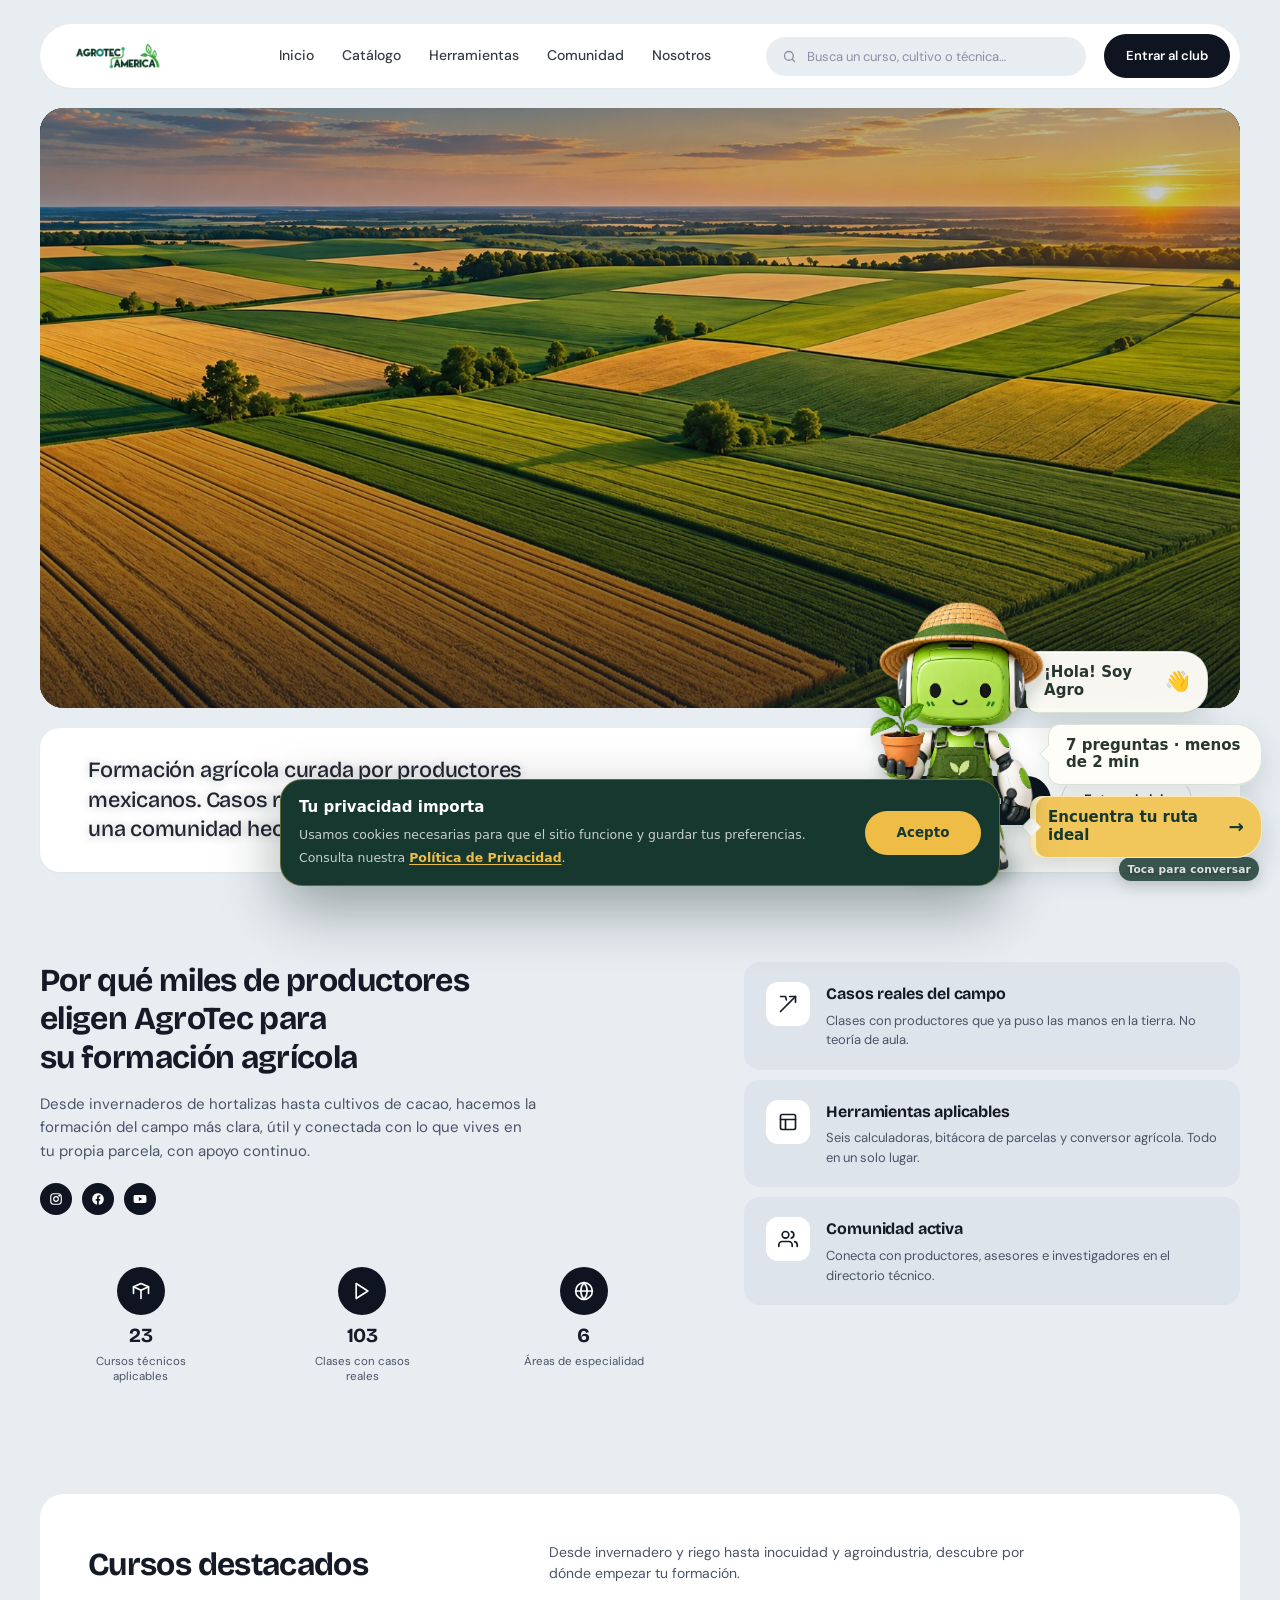
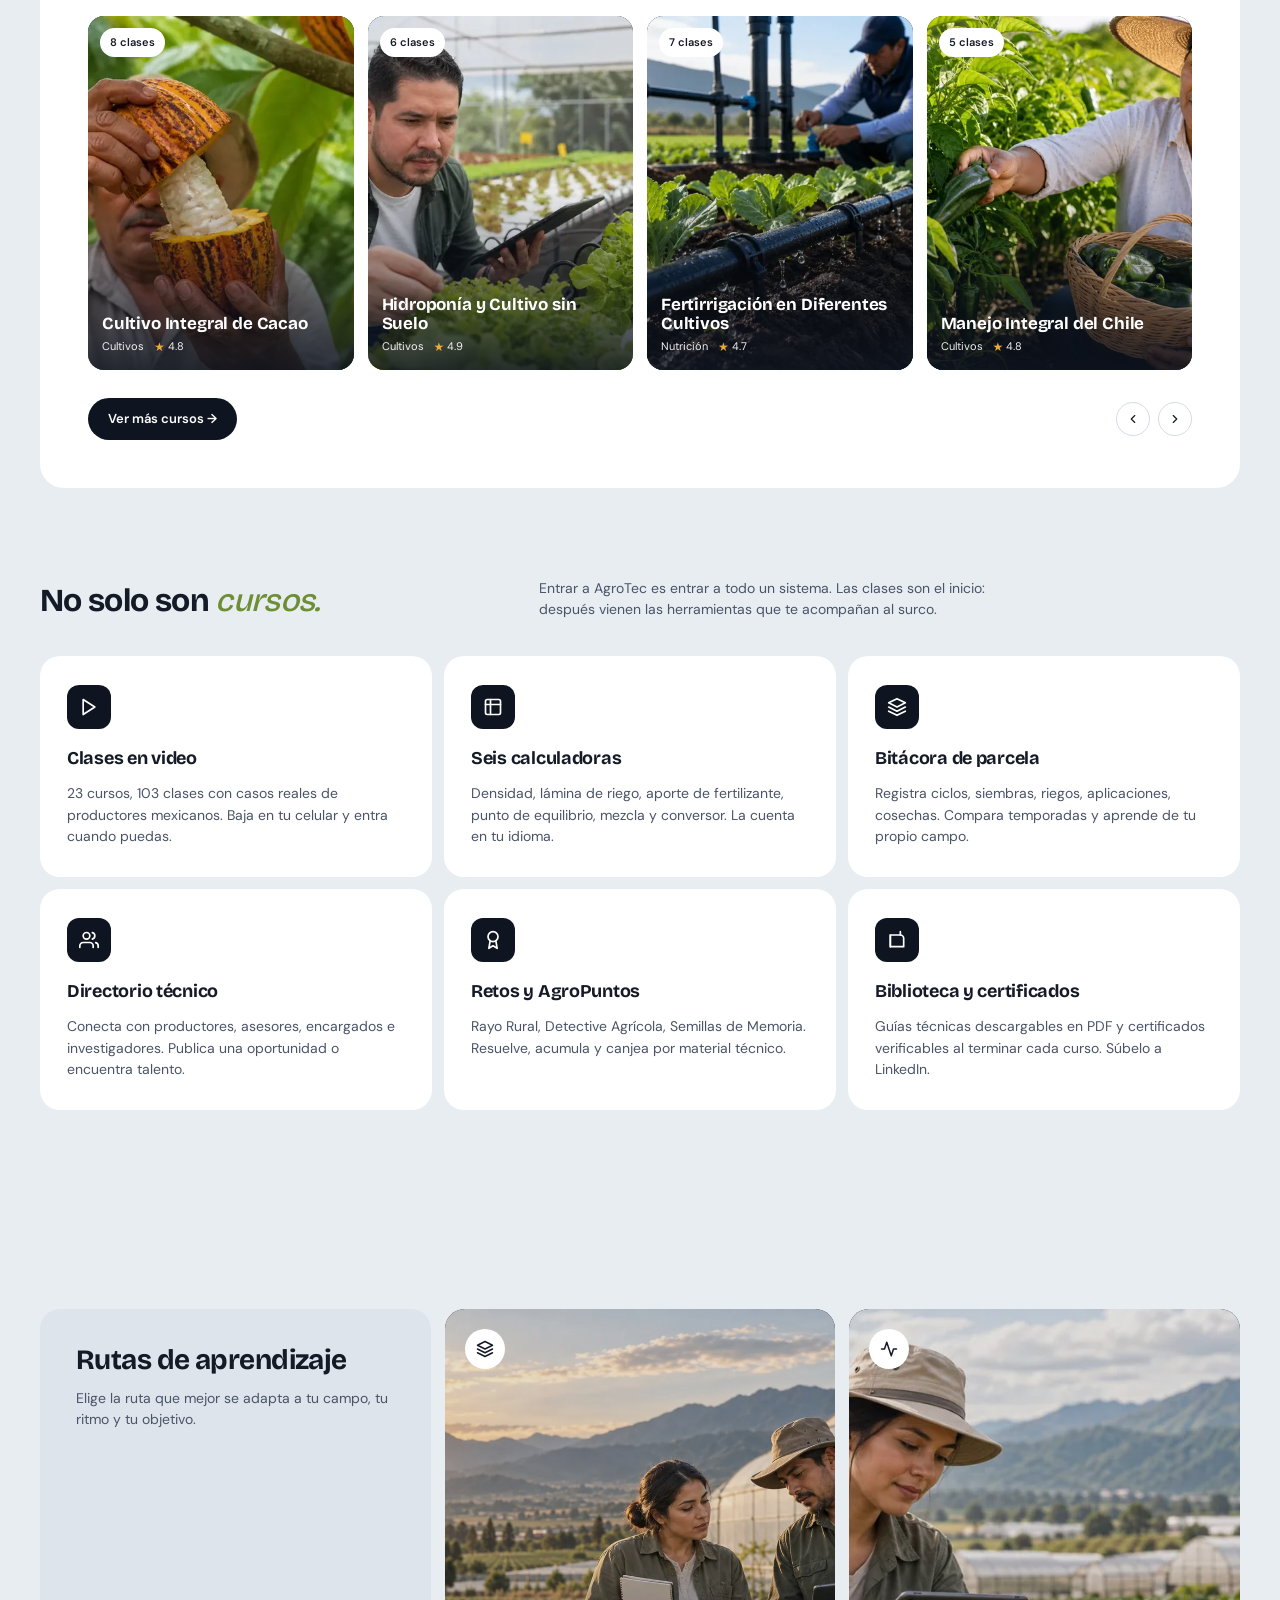
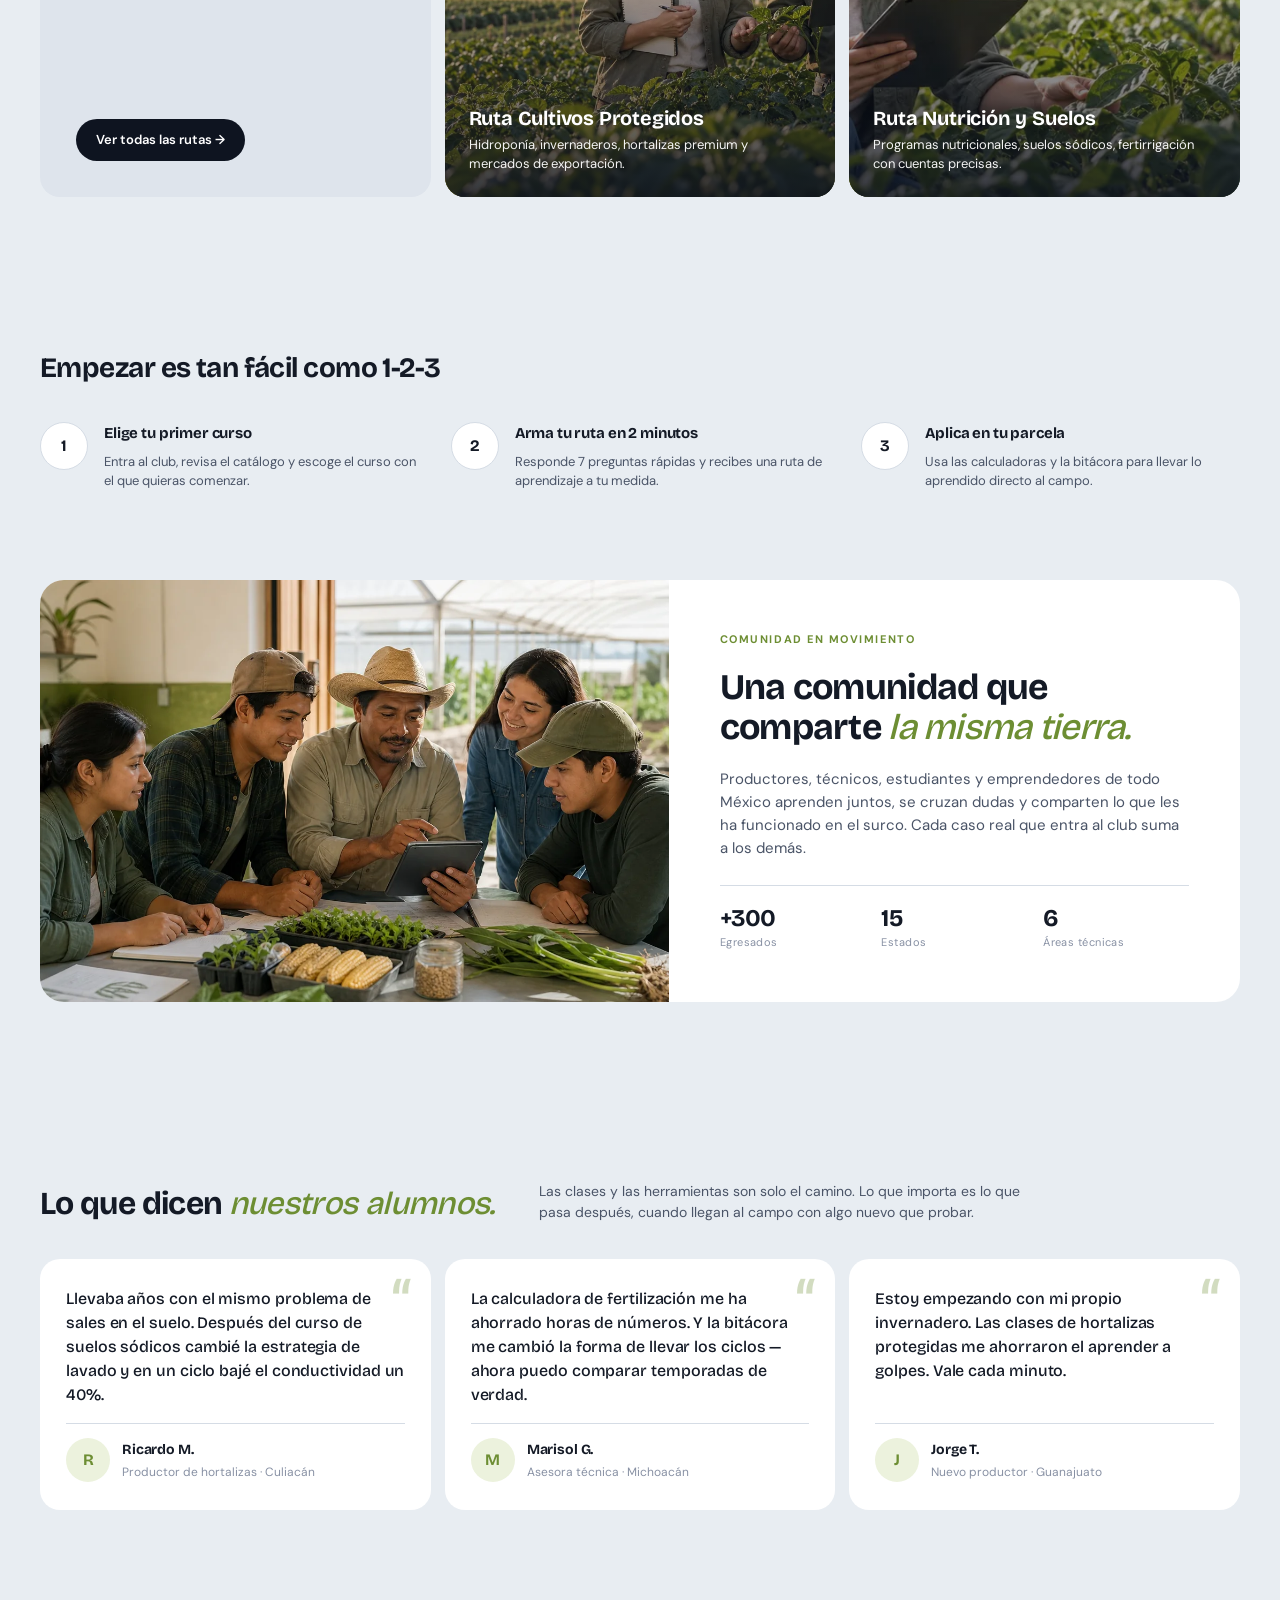
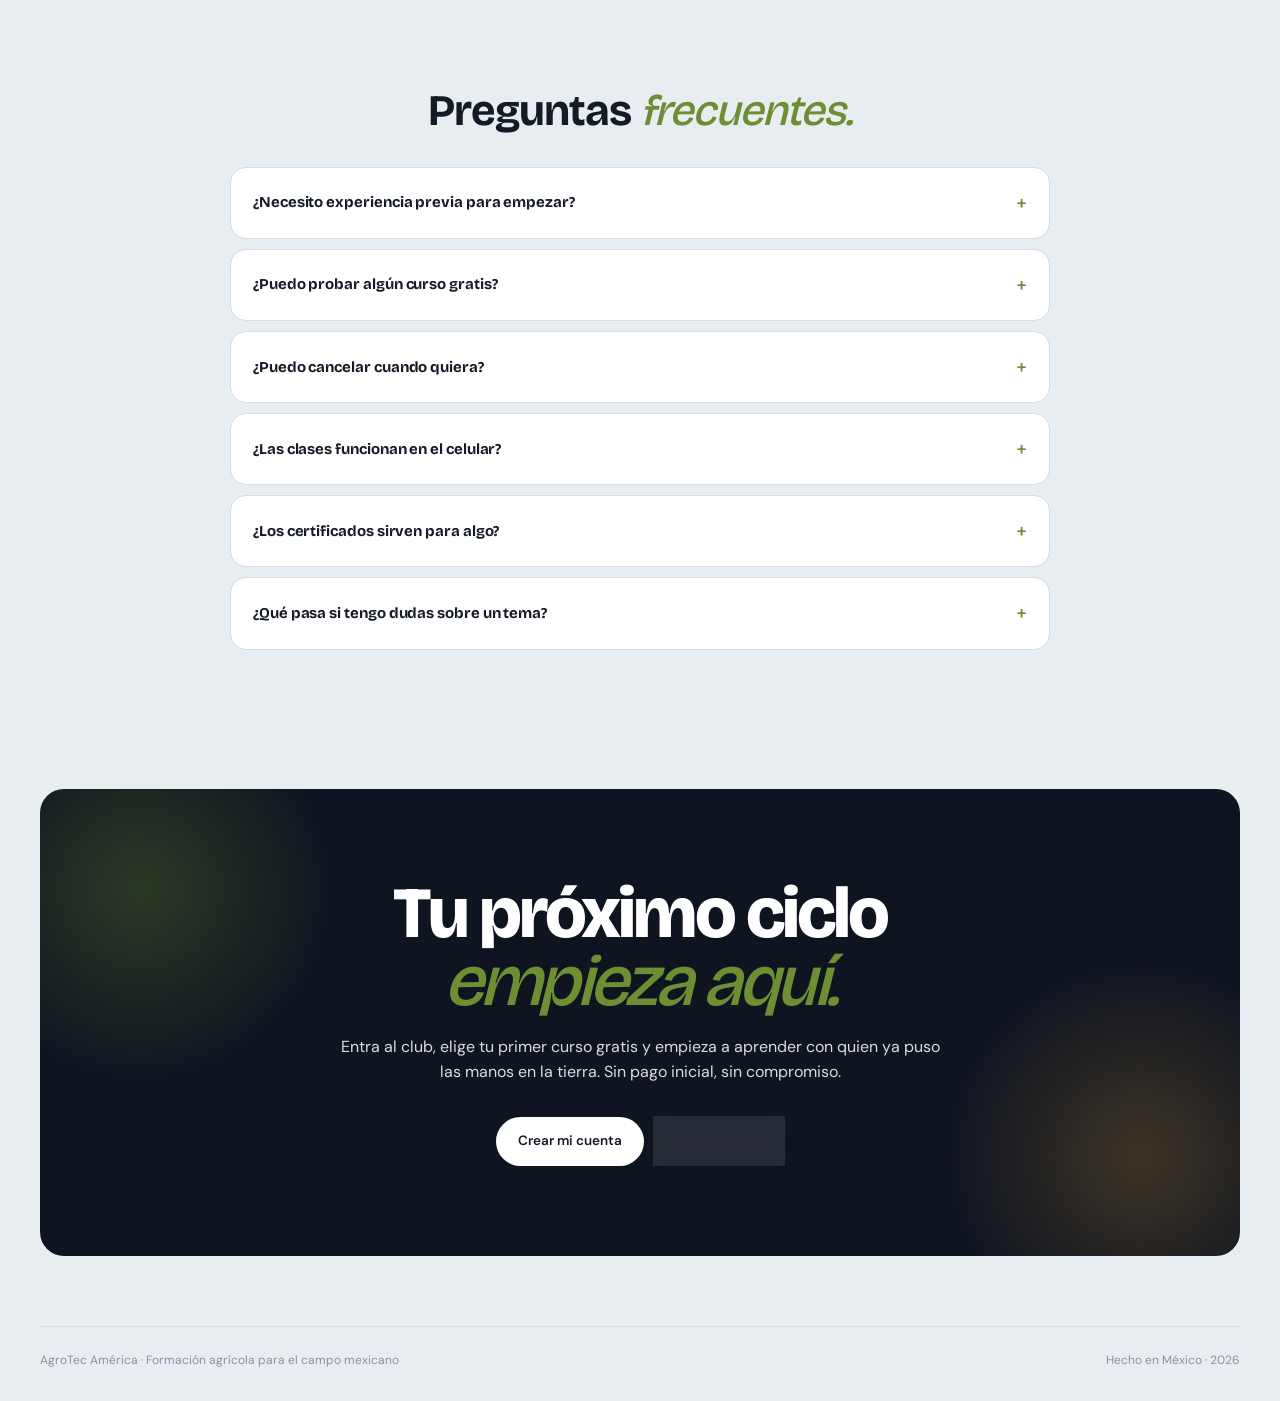
==== index.html @ a1358842 "fix(landing): logo pisaba max-width 100% global, fuerzo min-width El img global tiene max-width:100%" ====
<!doctype html>
<html lang="es" data-theme="light">
<head>
<meta charset="utf-8">
<meta name="viewport" content="width=device-width, initial-scale=1.0, viewport-fit=cover">
<title>AgroTec América — Formación agrícola para el campo mexicano</title>
<meta name="description" content="23 cursos técnicos con casos reales, calculadoras del día a día, bitácora de parcelas y comunidad de productores. Formación agrícola hecha en México.">
<link rel="canonical" href="https://agrotecamerican.com/">

<meta property="og:type" content="website">
<meta property="og:url" content="https://agrotecamerican.com/">
<meta property="og:title" content="AgroTec América — Formación agrícola que se queda contigo">
<meta property="og:description" content="23 cursos técnicos con casos reales, herramientas del día a día y una comunidad de productores mexicanos.">
<meta property="og:image" content="https://agrotecamerican.com/img/v3/hero-agrotec-fields-v4.jpg">
<meta property="og:locale" content="es_MX">
<meta name="twitter:card" content="summary_large_image">
<meta name="twitter:title" content="AgroTec América — Formación agrícola que se queda contigo">
<meta name="twitter:description" content="23 cursos técnicos, herramientas del día a día y una comunidad de productores.">
<meta name="twitter:image" content="https://agrotecamerican.com/img/v3/hero-agrotec-fields-v4.jpg">

<link rel="icon" href="img/brand/icon-192.png">
<link rel="apple-touch-icon" href="img/brand/icon-192.png">
<link rel="manifest" href="manifest.json">
<meta name="theme-color" content="#141A26">
<meta name="apple-mobile-web-app-capable" content="yes">
<meta name="apple-mobile-web-app-status-bar-style" content="black-translucent">
<meta name="apple-mobile-web-app-title" content="AgroTec">
<link rel="preload" as="video" href="img/video/hero.mp4" type="video/mp4" fetchpriority="high">
<link rel="preconnect" href="https://club.agrotecamerican.com" crossorigin>

<script type="application/ld+json">
{
  "@context": "https://schema.org",
  "@graph": [
    {
      "@type": "Organization",
      "@id": "https://agrotecamerican.com/#organization",
      "name": "AgroTec América",
      "url": "https://agrotecamerican.com/",
      "logo": "https://agrotecamerican.com/img/brand/logo-horizontal.png",
      "sameAs": [
        "https://www.instagram.com/agrotec_american",
        "https://www.facebook.com/share/1JWXU1Lcy1/"
      ]
    },
    {
      "@type": "WebSite",
      "@id": "https://agrotecamerican.com/#website",
      "url": "https://agrotecamerican.com/",
      "name": "AgroTec América",
      "inLanguage": "es-MX",
      "publisher": { "@id": "https://agrotecamerican.com/#organization" }
    },
    {
      "@type": "EducationalOrganization",
      "name": "AgroTec América",
      "url": "https://agrotecamerican.com/",
      "numberOfCourses": 23
    }
  ]
}
</script>

<link rel="stylesheet" href="https://fonts.googleapis.com/css2?family=Bricolage+Grotesque:opsz,wght@12..96,500;12..96,700;12..96,800;12..96,900&family=DM+Sans:ital,wght@0,400;0,500;0,600;0,700;1,400&display=swap">
<link rel="stylesheet" href="assistant/agrotec-assistant.css?v=20261009-catalogo-real">
<link rel="stylesheet" href="assistant/welcome-experience.css?v=20261005-inline5">
<style>
  :root {
    --bg: #E8EDF2;
    --card: #FFFFFF;
    --card-soft: #DEE4EC;
    --card-dark: #0E1420;
    --ink: #141A26;
    --ink-mid: #4A5467;
    --ink-mute: #8891A4;
    --line: #D5DCE5;
    --accent: #6D8E33;
    --accent-soft: #ECF2DD;
    --warm: #F6B13C;
    --font-display: 'Bricolage Grotesque', system-ui, sans-serif;
    --font-body: 'DM Sans', system-ui, sans-serif;
    color-scheme: light;
  }
  * { box-sizing: border-box; }
  html, body { margin: 0; padding: 0; background: var(--bg); color: var(--ink); }
  body {
    font-family: var(--font-body);
    font-size: 15px;
    line-height: 1.55;
    -webkit-font-smoothing: antialiased;
    text-rendering: optimizeLegibility;
    overflow-x: hidden;
  }
  img { max-width: 100%; display: block; }
  a { color: inherit; text-decoration: none; }

  .wrap {
    width: 100%;
    padding-left: max(20px, env(safe-area-inset-left, 0px));
    padding-right: max(20px, env(safe-area-inset-right, 0px));
    max-width: 1240px;
    margin: 0 auto;
  }

  .page {
    padding-block: 24px 32px;
  }

  /* ============ TOP BAR (pill white) ============ */
  .topbar {
    background: var(--card);
    border-radius: 100px;
    padding: 10px 10px 10px 24px;
    display: grid;
    grid-template-columns: auto 1fr auto auto;
    gap: 18px;
    align-items: center;
    margin-bottom: 20px;
    box-shadow: 0 1px 2px rgba(0,0,0,0.03);
  }
  @media (max-width: 900px) {
    .topbar { grid-template-columns: 1fr auto; padding: 10px 10px 10px 18px; }
    .topbar .nav, .topbar .search { display: none; }
  }

  .logo {
    display: inline-block;
    line-height: 0;
    flex-shrink: 0;
    min-width: 160px;
  }
  .logo-img {
    height: 42px;
    width: 160px;
    min-width: 160px;
    max-width: none;
    object-fit: contain;
    object-position: left center;
    display: block;
  }
  @media (max-width: 540px) {
    .logo { min-width: 130px; }
    .logo-img { height: 34px; width: 130px; min-width: 130px; }
  }

  .nav {
    display: inline-flex;
    gap: 28px;
    justify-content: center;
  }
  .nav a {
    font-size: 14px;
    color: var(--ink);
    font-weight: 500;
    opacity: 0.85;
    transition: opacity .15s ease, color .15s ease;
  }
  .nav a:hover { opacity: 1; color: var(--accent); }

  .search {
    display: flex;
    align-items: center;
    gap: 8px;
    background: var(--bg);
    border-radius: 100px;
    padding: 10px 16px;
    min-width: 320px;
  }
  .search svg { width: 15px; height: 15px; color: var(--ink-mute); flex-shrink: 0; }
  .search input {
    border: 0; background: transparent;
    font-family: inherit;
    font-size: 13px;
    color: var(--ink);
    width: 100%;
    outline: none;
  }
  .search input::placeholder { color: var(--ink-mute); }

  .book-now {
    background: var(--card-dark);
    color: var(--card);
    padding: 12px 22px;
    border-radius: 100px;
    font-size: 13px;
    font-weight: 600;
    display: inline-flex;
    align-items: center;
    gap: 8px;
    white-space: nowrap;
    transition: background .15s ease, transform .15s ease;
  }
  .book-now:hover { background: #000; transform: translateY(-1px); }

  /* ============ HERO ============ */
  .hero {
    position: relative;
    aspect-ratio: 16/8;
    min-height: 440px;
    max-height: 620px;
    border-radius: 24px;
    overflow: hidden;
    background: var(--card-dark);
  }
  @media (max-width: 760px) {
    .hero { aspect-ratio: 4/5; min-height: 540px; max-height: none; border-radius: 18px; }
  }
  .hero-img {
    position: absolute; inset: 0;
    width: 100%; height: 100%;
    object-fit: cover;
    object-position: center 55%;
    background: var(--card-dark);
  }
  video.hero-img { pointer-events: none; }
  .hero::after {
    content: "";
    position: absolute; inset: 0;
    background: linear-gradient(180deg, rgba(14,20,32,0.3) 0%, rgba(14,20,32,0.1) 40%, rgba(14,20,32,0.65) 100%);
    pointer-events: none;
  }
  .hero-copy {
    position: absolute;
    inset: 0;
    padding: clamp(28px, 5vw, 60px);
    display: flex;
    flex-direction: column;
    justify-content: flex-end;
    z-index: 2;
    color: var(--card);
  }

  /* Hero copy debajo del video (para no tapar el logo del final) */
  .hero-under {
    display: grid;
    grid-template-columns: 1.5fr auto;
    gap: 32px;
    align-items: center;
    padding: 28px clamp(20px, 4vw, 48px);
    margin-top: 20px;
    background: var(--card);
    border-radius: 20px;
    box-shadow: 0 1px 3px rgba(0,0,0,0.04);
  }
  @media (max-width: 760px) {
    .hero-under { grid-template-columns: 1fr; gap: 20px; padding: 24px 20px; }
    .hero-under .hero-actions { flex-direction: column; align-items: stretch; }
    .hero-under .hero-actions .btn { justify-content: center; }
  }
  .hero-under .hero-sub {
    font-family: var(--font-display);
    font-weight: 500;
    font-size: clamp(17px, 1.7vw, 22px);
    line-height: 1.35;
    letter-spacing: -0.01em;
    color: var(--ink);
    margin: 0;
    max-width: 55ch;
    text-wrap: balance;
  }
  .btn-dark {
    background: var(--card-dark);
    color: var(--card);
  }
  .btn-dark:hover { background: var(--accent); color: var(--card); }
  .btn-outline-dark {
    background: transparent;
    color: var(--ink);
    border: 1.5px solid var(--line);
  }
  .btn-outline-dark:hover { border-color: var(--accent); color: var(--accent); }
  .hero-h {
    font-family: var(--font-display);
    font-weight: 900;
    font-size: clamp(72px, 16vw, 240px);
    line-height: 0.9;
    letter-spacing: -0.055em;
    margin: 0 0 20px;
    text-shadow: 0 2px 24px rgba(0,0,0,0.3);
    text-wrap: balance;
  }
  .hero-h .mx {
    font-weight: 500;
    font-style: italic;
    opacity: 0.75;
    font-size: 0.3em;
    letter-spacing: 0;
    vertical-align: top;
    margin-left: 4px;
  }
  .hero-sub {
    font-size: clamp(14px, 1.2vw, 16px);
    line-height: 1.55;
    max-width: 56ch;
    margin: 0 0 28px;
    opacity: 0.95;
    text-shadow: 0 1px 12px rgba(0,0,0,0.3);
  }
  .hero-actions {
    display: flex;
    gap: 10px;
    flex-wrap: wrap;
  }
  .btn {
    display: inline-flex;
    align-items: center;
    gap: 8px;
    padding: 13px 22px;
    border-radius: 100px;
    font-family: var(--font-body);
    font-weight: 600;
    font-size: 13.5px;
    transition: all .15s ease;
    white-space: nowrap;
  }
  .btn-light {
    background: var(--card);
    color: var(--ink);
  }
  .btn-light:hover { background: var(--accent); color: var(--card); }
  .btn-outline {
    background: rgba(255,255,255,0.1);
    color: var(--card);
    border: 1px solid rgba(255,255,255,0.4);
    backdrop-filter: blur(10px);
  }
  .btn-outline:hover { background: rgba(255,255,255,0.2); }

  /* ============ WHY SECTION ============ */
  .section { padding-block: clamp(50px, 7vw, 90px); }

  .why {
    display: grid;
    grid-template-columns: 1.3fr 1fr;
    gap: clamp(32px, 5vw, 60px);
    align-items: start;
  }
  @media (max-width: 900px) {
    .why { grid-template-columns: 1fr; }
  }
  .why-head h2 {
    font-family: var(--font-display);
    font-weight: 700;
    font-size: clamp(24px, 2.6vw, 32px);
    line-height: 1.2;
    letter-spacing: -0.02em;
    margin: 0 0 16px;
    text-wrap: balance;
    max-width: 24ch;
  }
  .why-head p {
    color: var(--ink-mid);
    font-size: 15px;
    line-height: 1.55;
    margin: 0 0 20px;
    max-width: 50ch;
  }
  .social {
    display: inline-flex;
    gap: 10px;
    margin-bottom: 32px;
  }
  .social a {
    width: 32px; height: 32px;
    background: var(--card-dark);
    color: var(--card);
    border-radius: 50%;
    display: grid; place-items: center;
    transition: background .15s ease;
  }
  .social a:hover { background: var(--accent); }
  .social svg { width: 14px; height: 14px; }

  .stats {
    display: grid;
    grid-template-columns: repeat(3, 1fr);
    gap: 20px;
    margin-top: 20px;
  }
  @media (max-width: 540px) {
    .stats { grid-template-columns: 1fr 1fr; }
  }
  .stat {
    display: flex;
    flex-direction: column;
    align-items: center;
    text-align: center;
    gap: 10px;
  }
  .stat-ico {
    width: 48px; height: 48px;
    background: var(--card-dark);
    color: var(--card);
    border-radius: 50%;
    display: grid; place-items: center;
  }
  .stat-ico svg { width: 20px; height: 20px; }
  .stat-n {
    font-family: var(--font-display);
    font-weight: 700;
    font-size: 20px;
    line-height: 1;
    color: var(--ink);
    letter-spacing: -0.02em;
  }
  .stat-l {
    font-size: 11.5px;
    color: var(--ink-mid);
    line-height: 1.3;
    max-width: 16ch;
  }

  .why-cards {
    display: flex;
    flex-direction: column;
    gap: 10px;
  }
  .why-card {
    background: var(--card-soft);
    border-radius: 16px;
    padding: 20px 22px;
    display: grid;
    grid-template-columns: 44px 1fr;
    gap: 16px;
    align-items: start;
    transition: background .15s ease;
  }
  .why-card:hover { background: var(--accent-soft); }
  .why-ico {
    width: 44px; height: 44px;
    background: var(--card);
    border-radius: 12px;
    display: grid; place-items: center;
    color: var(--ink);
  }
  .why-ico svg { width: 20px; height: 20px; }
  .why-card h3 {
    font-family: var(--font-display);
    font-weight: 700;
    font-size: 16px;
    letter-spacing: -0.01em;
    margin: 0 0 4px;
    color: var(--ink);
  }
  .why-card p {
    font-size: 13px;
    color: var(--ink-mid);
    line-height: 1.5;
    margin: 0;
  }

  /* ============ TOP COURSES (Top Destinations) ============ */
  .top-dest {
    background: var(--card);
    border-radius: 24px;
    padding: clamp(32px, 4vw, 48px);
    margin-top: 20px;
  }
  .top-dest-head {
    display: grid;
    grid-template-columns: 1fr 1.5fr;
    gap: 32px;
    align-items: end;
    margin-bottom: 32px;
  }
  @media (max-width: 760px) {
    .top-dest-head { grid-template-columns: 1fr; gap: 12px; }
  }
  .top-dest-head h2 {
    font-family: var(--font-display);
    font-weight: 700;
    font-size: clamp(24px, 3vw, 32px);
    line-height: 1.15;
    letter-spacing: -0.02em;
    margin: 0;
  }
  .top-dest-head p {
    color: var(--ink-mid);
    font-size: 14px;
    line-height: 1.5;
    margin: 0;
    max-width: 50ch;
  }

  .dest-grid {
    display: grid;
    grid-template-columns: repeat(4, 1fr);
    gap: 14px;
  }
  @media (max-width: 1000px) { .dest-grid { grid-template-columns: repeat(3, 1fr); } }
  @media (max-width: 760px) { .dest-grid { grid-template-columns: repeat(2, 1fr); } }
  @media (max-width: 420px) { .dest-grid { grid-template-columns: 1fr 1fr; gap: 10px; } }

  .dest-card {
    position: relative;
    aspect-ratio: 3/4;
    border-radius: 16px;
    overflow: hidden;
    background: var(--card-dark);
    display: block;
    color: var(--card);
    cursor: pointer;
    transition: transform .25s ease;
  }
  .dest-card:hover { transform: translateY(-3px); }
  .dest-card img {
    position: absolute; inset: 0;
    width: 100%; height: 100%;
    object-fit: cover;
    transition: transform .5s ease;
  }
  .dest-card:hover img { transform: scale(1.06); }
  .dest-card::after {
    content: "";
    position: absolute; inset: 0;
    background: linear-gradient(180deg, rgba(14,20,32,0) 50%, rgba(14,20,32,0.85) 100%);
  }
  .dest-tag {
    position: absolute;
    top: 12px; left: 12px;
    background: var(--card);
    color: var(--ink);
    font-size: 11px;
    font-weight: 600;
    padding: 6px 10px;
    border-radius: 100px;
    z-index: 2;
  }
  .dest-body {
    position: absolute;
    bottom: 14px; left: 14px; right: 14px;
    z-index: 2;
  }
  .dest-name {
    font-family: var(--font-display);
    font-weight: 700;
    font-size: 17px;
    letter-spacing: -0.01em;
    line-height: 1.15;
    margin-bottom: 4px;
  }
  .dest-meta {
    display: flex;
    align-items: center;
    gap: 10px;
    font-size: 11px;
    opacity: 0.95;
  }
  .dest-rating { display: inline-flex; align-items: center; gap: 3px; }
  .dest-rating .star { color: var(--warm); font-size: 12px; }

  .dest-footer {
    display: flex;
    justify-content: space-between;
    align-items: center;
    margin-top: 28px;
    flex-wrap: wrap;
    gap: 16px;
  }
  .view-more {
    background: var(--card-dark);
    color: var(--card);
    padding: 11px 20px;
    border-radius: 100px;
    font-size: 13px;
    font-weight: 600;
    display: inline-flex;
    align-items: center;
    gap: 8px;
  }
  .view-more:hover { background: var(--accent); }
  .arrows {
    display: inline-flex;
    gap: 8px;
  }
  .arr {
    width: 34px; height: 34px;
    border-radius: 50%;
    border: 1px solid var(--line);
    background: var(--card);
    display: grid; place-items: center;
    color: var(--ink);
    cursor: pointer;
    transition: border-color .15s ease, color .15s ease;
  }
  .arr:hover { border-color: var(--accent); color: var(--accent); }
  .arr svg { width: 14px; height: 14px; }

  /* ============ TOUR PACKAGES ============ */
  .packs {
    display: grid;
    grid-template-columns: 1fr 1fr 1fr;
    gap: 14px;
    margin-top: 20px;
  }
  @media (max-width: 900px) { .packs { grid-template-columns: 1fr; } }

  .pack {
    border-radius: 20px;
    overflow: hidden;
    aspect-ratio: 4/5;
    position: relative;
    display: flex;
    flex-direction: column;
  }
  @media (max-width: 900px) { .pack { aspect-ratio: 5/4; min-height: 320px; } }

  .pack-intro {
    background: var(--card-soft);
    padding: clamp(26px, 3vw, 36px);
    display: flex;
    flex-direction: column;
    justify-content: space-between;
    color: var(--ink);
  }
  .pack-intro h3 {
    font-family: var(--font-display);
    font-weight: 700;
    font-size: clamp(22px, 2.4vw, 28px);
    letter-spacing: -0.02em;
    line-height: 1.1;
    margin: 0 0 12px;
  }
  .pack-intro p {
    color: var(--ink-mid);
    font-size: 14px;
    line-height: 1.5;
    margin: 0;
    max-width: 32ch;
  }
  .browse {
    background: var(--card-dark);
    color: var(--card);
    padding: 11px 20px;
    border-radius: 100px;
    font-size: 13px;
    font-weight: 600;
    display: inline-flex;
    align-items: center;
    gap: 8px;
    width: fit-content;
    margin-top: 24px;
  }
  .browse:hover { background: var(--accent); }

  .pack-img {
    position: relative;
    background: var(--card-dark);
    color: var(--card);
  }
  .pack-img img {
    position: absolute; inset: 0;
    width: 100%; height: 100%;
    object-fit: cover;
  }
  .pack-img::after {
    content: "";
    position: absolute; inset: 0;
    background: linear-gradient(180deg, rgba(14,20,32,0.1) 50%, rgba(14,20,32,0.85) 100%);
  }
  .pack-icon {
    position: absolute;
    top: 20px; left: 20px;
    width: 40px; height: 40px;
    background: var(--card);
    color: var(--ink);
    border-radius: 50%;
    display: grid; place-items: center;
    z-index: 2;
  }
  .pack-icon svg { width: 18px; height: 18px; }
  .pack-body {
    position: absolute;
    bottom: 24px; left: 24px; right: 24px;
    z-index: 2;
  }
  .pack-title {
    font-family: var(--font-display);
    font-weight: 700;
    font-size: 20px;
    line-height: 1.15;
    letter-spacing: -0.01em;
    margin-bottom: 6px;
  }
  .pack-desc {
    font-size: 13px;
    line-height: 1.45;
    opacity: 0.95;
  }

  /* ============ FEATURES GRID (más que cursos) ============ */
  .top-dest-head-h {
    font-family: var(--font-display);
    font-weight: 700;
    font-size: clamp(28px, 3.4vw, 44px);
    line-height: 1.05;
    letter-spacing: -0.025em;
    margin: 0;
    text-wrap: balance;
  }
  .top-dest-head-h em { font-style: italic; color: var(--accent); font-weight: 500; }
  .features-grid {
    display: grid;
    grid-template-columns: repeat(3, 1fr);
    gap: 12px;
  }
  @media (max-width: 900px) { .features-grid { grid-template-columns: 1fr 1fr; } }
  @media (max-width: 540px) { .features-grid { grid-template-columns: 1fr; } }
  .feature {
    background: var(--card);
    border-radius: 20px;
    padding: 28px 26px;
    display: flex; flex-direction: column; gap: 10px;
    border: 1px solid transparent;
    transition: border-color .15s ease, transform .15s ease;
  }
  .feature:hover { border-color: var(--accent); transform: translateY(-3px); }
  .feature-ico {
    width: 44px; height: 44px;
    background: var(--card-dark);
    color: var(--card);
    border-radius: 12px;
    display: grid; place-items: center;
    margin-bottom: 6px;
  }
  .feature-ico svg { width: 20px; height: 20px; }
  .feature h3 {
    font-family: var(--font-display);
    font-weight: 700;
    font-size: 18px;
    letter-spacing: -0.015em;
    margin: 0;
    color: var(--ink);
  }
  .feature p {
    font-size: 14px;
    line-height: 1.55;
    color: var(--ink-mid);
    margin: 0;
  }

  /* ============ COMUNIDAD (foto grande + stats) ============ */
  .community {
    display: grid;
    grid-template-columns: 1.1fr 1fr;
    gap: 0;
    background: var(--card);
    border-radius: 24px;
    overflow: hidden;
  }
  @media (max-width: 900px) { .community { grid-template-columns: 1fr; } }
  .community-img {
    position: relative;
    min-height: 420px;
    overflow: hidden;
  }
  .community-img img {
    position: absolute; inset: 0;
    width: 100%; height: 100%;
    object-fit: cover;
  }
  .community-copy {
    padding: clamp(32px, 4vw, 52px);
    display: flex; flex-direction: column; justify-content: center; gap: 20px;
  }
  .community-copy .eyebrow {
    font-size: 11px;
    letter-spacing: 0.14em;
    text-transform: uppercase;
    color: var(--accent);
    font-weight: 700;
  }
  .community-copy h2 {
    font-family: var(--font-display);
    font-weight: 700;
    font-size: clamp(26px, 3vw, 36px);
    line-height: 1.1;
    letter-spacing: -0.02em;
    margin: 0;
    text-wrap: balance;
    color: var(--ink);
  }
  .community-copy h2 em { font-style: italic; color: var(--accent); font-weight: 500; }
  .community-copy p {
    color: var(--ink-mid);
    font-size: 15px;
    line-height: 1.55;
    margin: 0;
    max-width: 46ch;
  }
  .community-stats {
    display: grid;
    grid-template-columns: repeat(3, 1fr);
    gap: 16px;
    padding-top: 20px;
    border-top: 1px solid var(--line);
    margin-top: 4px;
  }
  .community-stats .n {
    font-family: var(--font-display);
    font-weight: 700;
    font-size: 24px;
    color: var(--ink);
    letter-spacing: -0.02em;
    line-height: 1;
  }
  .community-stats .l {
    font-size: 11px;
    color: var(--ink-mute);
    margin-top: 4px;
    letter-spacing: 0.04em;
  }

  /* ============ TESTIMONIOS ============ */
  .testimonials {
    display: grid;
    grid-template-columns: repeat(3, 1fr);
    gap: 14px;
  }
  @media (max-width: 900px) { .testimonials { grid-template-columns: 1fr; } }
  .testi {
    background: var(--card);
    border-radius: 20px;
    padding: 28px 26px;
    display: flex; flex-direction: column; gap: 16px;
    position: relative;
  }
  .testi::before {
    content: "“";
    font-family: var(--font-display);
    font-size: 70px;
    line-height: 1;
    color: var(--accent);
    position: absolute;
    top: 10px; right: 20px;
    opacity: 0.3;
  }
  .testi-quote {
    font-family: var(--font-display);
    font-weight: 500;
    font-size: 16px;
    line-height: 1.5;
    color: var(--ink);
    letter-spacing: -0.005em;
    margin: 0;
    position: relative;
    z-index: 1;
  }
  .testi-who {
    display: flex; align-items: center; gap: 12px;
    padding-top: 14px;
    border-top: 1px solid var(--line);
    margin-top: auto;
  }
  .testi-ava {
    width: 44px; height: 44px;
    border-radius: 50%;
    background: var(--accent-soft);
    color: var(--accent);
    display: grid; place-items: center;
    font-family: var(--font-display);
    font-weight: 700;
    font-size: 16px;
    flex-shrink: 0;
  }
  .testi-meta {
    display: flex; flex-direction: column; gap: 2px;
  }
  .testi-nom {
    font-family: var(--font-display);
    font-weight: 700;
    font-size: 14px;
    color: var(--ink);
    letter-spacing: -0.01em;
  }
  .testi-rol {
    font-size: 12px;
    color: var(--ink-mute);
  }

  /* ============ FAQ ============ */
  .faq {
    max-width: 820px;
    margin: 0 auto;
  }
  .faq h2 {
    font-family: var(--font-display);
    font-weight: 700;
    font-size: clamp(28px, 3.4vw, 44px);
    line-height: 1.05;
    letter-spacing: -0.025em;
    margin: 0 0 32px;
    text-align: center;
    text-wrap: balance;
  }
  .faq h2 em { font-style: italic; color: var(--accent); font-weight: 500; }
  .faq-list {
    display: flex; flex-direction: column; gap: 10px;
  }
  details.faq-item {
    background: var(--card);
    border: 1px solid var(--line);
    border-radius: 16px;
    padding: 18px 22px;
    transition: border-color .15s ease;
  }
  details.faq-item[open] { border-color: var(--accent); }
  details.faq-item summary {
    font-family: var(--font-display);
    font-weight: 700;
    font-size: 15px;
    color: var(--ink);
    letter-spacing: -0.005em;
    cursor: pointer;
    list-style: none;
    display: flex; align-items: center; justify-content: space-between;
    gap: 16px;
  }
  details.faq-item summary::-webkit-details-marker { display: none; }
  details.faq-item summary::after {
    content: "+";
    font-size: 22px;
    color: var(--accent);
    font-weight: 400;
    transition: transform .18s ease;
  }
  details.faq-item[open] summary::after { transform: rotate(45deg); }
  details.faq-item p {
    font-size: 14px;
    line-height: 1.6;
    color: var(--ink-mid);
    margin: 12px 0 0;
  }

  /* ============ CTA FINAL ============ */
  .cta-final {
    position: relative;
    overflow: hidden;
    border-radius: 24px;
    background: var(--card-dark);
    color: var(--card);
    padding: clamp(50px, 7vw, 90px) clamp(28px, 5vw, 60px);
    text-align: center;
    margin-top: 50px;
  }
  .cta-final::before {
    content: "";
    position: absolute;
    top: -100px; left: -100px;
    width: 400px; height: 400px;
    background: radial-gradient(circle, rgba(109,142,51,0.3), transparent 70%);
    border-radius: 50%;
  }
  .cta-final::after {
    content: "";
    position: absolute;
    bottom: -100px; right: -100px;
    width: 400px; height: 400px;
    background: radial-gradient(circle, rgba(246,177,60,0.2), transparent 70%);
    border-radius: 50%;
  }
  .cta-final > * { position: relative; z-index: 1; }
  .cta-final h2 {
    font-family: var(--font-display);
    font-weight: 800;
    font-size: clamp(36px, 6vw, 72px);
    line-height: 0.95;
    letter-spacing: -0.04em;
    margin: 0 0 20px;
    text-wrap: balance;
    max-width: 20ch;
    margin-inline: auto;
  }
  .cta-final h2 em { font-style: italic; color: var(--accent); font-weight: 500; }
  .cta-final p {
    font-size: 16px;
    line-height: 1.55;
    opacity: 0.85;
    margin: 0 auto 32px;
    max-width: 56ch;
  }
  .cta-final .hero-actions { justify-content: center; }

  /* ============ STEPS 1-2-3 ============ */
  .steps-section {
    padding-top: 60px;
  }
  .steps-h {
    font-family: var(--font-display);
    font-weight: 700;
    font-size: clamp(22px, 2.5vw, 28px);
    letter-spacing: -0.02em;
    margin: 0 0 32px;
    color: var(--ink);
  }
  .steps {
    display: grid;
    grid-template-columns: 1fr 1fr 1fr;
    gap: 32px;
    align-items: start;
  }
  @media (max-width: 760px) { .steps { grid-template-columns: 1fr; gap: 20px; } }

  .step {
    display: grid;
    grid-template-columns: 48px 1fr;
    gap: 16px;
    align-items: start;
  }
  .step-num {
    width: 48px; height: 48px;
    border-radius: 50%;
    border: 1.5px solid var(--line);
    background: var(--card);
    display: grid; place-items: center;
    font-family: var(--font-display);
    font-weight: 700;
    font-size: 16px;
    color: var(--ink);
  }
  .step h4 {
    font-family: var(--font-display);
    font-weight: 700;
    font-size: 15px;
    letter-spacing: -0.01em;
    margin: 0 0 6px;
    color: var(--ink);
  }
  .step p {
    font-size: 13px;
    color: var(--ink-mid);
    line-height: 1.5;
    margin: 0;
  }

  /* ============ FOOTER mini ============ */
  .foot {
    margin-top: 70px;
    padding-top: 24px;
    border-top: 1px solid var(--line);
    display: flex;
    justify-content: space-between;
    align-items: baseline;
    flex-wrap: wrap;
    gap: 12px;
    font-size: 12px;
    color: var(--ink-mute);
  }

  :focus-visible { outline: 2px solid var(--accent); outline-offset: 3px; border-radius: 4px; }
  @media (prefers-reduced-motion: reduce) {
    * { transition: none !important; }
  }
</style>
</head>
<body>

<div class="wrap page">

  <!-- TOP BAR -->
  <header class="topbar">
    <a href="#" class="logo" aria-label="AgroTec América">
      <img src="img/brand/logo-horizontal-ui.webp" alt="AgroTec América" class="logo-img" width="160" height="42">
    </a>
    <nav class="nav">
      <a href="#inicio">Inicio</a>
      <a href="#catalogo">Catálogo</a>
      <a href="#herramientas">Herramientas</a>
      <a href="#comunidad">Comunidad</a>
      <a href="#nosotros">Nosotros</a>
    </nav>
    <div class="search">
      <svg viewBox="0 0 24 24" fill="none" stroke="currentColor" stroke-width="2.2" stroke-linecap="round" stroke-linejoin="round">
        <circle cx="11" cy="11" r="7"/>
        <path d="M20 20l-3-3"/>
      </svg>
      <input type="text" placeholder="Busca un curso, cultivo o técnica…" aria-label="Buscar">
    </div>
    <a href="https://club.agrotecamerican.com/#/login" class="book-now">Entrar al club</a>
  </header>

  <!-- HERO -->
  <section class="hero">
    <video class="hero-img" autoplay muted loop playsinline poster="img/v3/hero-agrotec-fields-v4.jpg" aria-label="Video promocional de AgroTec América">
      <source src="img/video/hero.mp4" type="video/mp4">
    </video>
  </section>

  <!-- HERO COPY (fuera del video para no tapar el logo) -->
  <section class="hero-under">
    <p class="hero-sub">
      Formación agrícola curada por productores mexicanos. Casos reales, herramientas del día a día y una comunidad hecha para quienes trabajan la tierra.
    </p>
    <div class="hero-actions">
      <a href="https://club.agrotecamerican.com/#/login?modo=registro" class="btn btn-dark">Explorar catálogo</a>
      <a href="https://club.agrotecamerican.com/#/login" class="btn btn-outline-dark">Entrar al club</a>
    </div>
  </section>

  <!-- WHY SECTION -->
  <section class="section">
    <div class="why">
      <div class="why-head">
        <h2>Por qué miles de productores eligen AgroTec para su formación agrícola</h2>
        <p>Desde invernaderos de hortalizas hasta cultivos de cacao, hacemos la formación del campo más clara, útil y conectada con lo que vives en tu propia parcela, con apoyo continuo.</p>
        <div class="social" aria-label="Redes sociales">
          <a href="#" aria-label="Instagram">
            <svg viewBox="0 0 24 24" fill="none" stroke="currentColor" stroke-width="2" stroke-linecap="round" stroke-linejoin="round">
              <rect x="3" y="3" width="18" height="18" rx="5"/><circle cx="12" cy="12" r="4"/><circle cx="17.5" cy="6.5" r="0.8" fill="currentColor"/>
            </svg>
          </a>
          <a href="#" aria-label="Facebook">
            <svg viewBox="0 0 24 24" fill="currentColor"><path d="M22 12a10 10 0 10-11.6 9.9v-7H8v-3h2.4V9.4c0-2.4 1.4-3.7 3.6-3.7 1 0 2.1.2 2.1.2v2.3h-1.2c-1.2 0-1.5.7-1.5 1.5V12h2.6l-.4 3h-2.2v7A10 10 0 0022 12z"/></svg>
          </a>
          <a href="#" aria-label="YouTube">
            <svg viewBox="0 0 24 24" fill="currentColor"><path d="M23 7.2a2.9 2.9 0 00-2-2C19.3 5 12 5 12 5s-7.3 0-9 .2a2.9 2.9 0 00-2 2C1 9 1 12 1 12s0 3 .2 4.8a2.9 2.9 0 002 2C5 19 12 19 12 19s7.3 0 9-.2a2.9 2.9 0 002-2C23 15 23 12 23 12s0-3-.2-4.8zM10 15.5v-7l6 3.5-6 3.5z"/></svg>
          </a>
        </div>

        <div class="stats">
          <div class="stat">
            <div class="stat-ico">
              <svg viewBox="0 0 24 24" fill="none" stroke="currentColor" stroke-width="2" stroke-linecap="round" stroke-linejoin="round">
                <path d="M3 7l9-4 9 4-9 4-9-4z"/><path d="M3 7v8"/><path d="M12 11v10"/><path d="M21 7v8"/>
              </svg>
            </div>
            <div class="stat-n">23</div>
            <div class="stat-l">Cursos técnicos aplicables</div>
          </div>
          <div class="stat">
            <div class="stat-ico">
              <svg viewBox="0 0 24 24" fill="none" stroke="currentColor" stroke-width="2" stroke-linecap="round" stroke-linejoin="round">
                <polygon points="5 3 19 12 5 21 5 3"/>
              </svg>
            </div>
            <div class="stat-n">103</div>
            <div class="stat-l">Clases con casos reales</div>
          </div>
          <div class="stat">
            <div class="stat-ico">
              <svg viewBox="0 0 24 24" fill="none" stroke="currentColor" stroke-width="2" stroke-linecap="round" stroke-linejoin="round">
                <circle cx="12" cy="12" r="10"/><path d="M2 12h20"/><path d="M12 2a15 15 0 010 20M12 2a15 15 0 000 20"/>
              </svg>
            </div>
            <div class="stat-n">6</div>
            <div class="stat-l">Áreas de especialidad</div>
          </div>
        </div>
      </div>

      <div class="why-cards">
        <div class="why-card">
          <div class="why-ico">
            <svg viewBox="0 0 24 24" fill="none" stroke="currentColor" stroke-width="2" stroke-linecap="round" stroke-linejoin="round">
              <path d="M3 21l6-6"/><path d="M14 3h7v7"/><path d="M21 3L10 14"/><path d="M3 3h6l1 4"/>
            </svg>
          </div>
          <div>
            <h3>Casos reales del campo</h3>
            <p>Clases con productores que ya puso las manos en la tierra. No teoría de aula.</p>
          </div>
        </div>
        <div class="why-card">
          <div class="why-ico">
            <svg viewBox="0 0 24 24" fill="none" stroke="currentColor" stroke-width="2" stroke-linecap="round" stroke-linejoin="round">
              <rect x="3" y="3" width="18" height="18" rx="2"/><path d="M3 9h18"/><path d="M9 21V9"/>
            </svg>
          </div>
          <div>
            <h3>Herramientas aplicables</h3>
            <p>Seis calculadoras, bitácora de parcelas y conversor agrícola. Todo en un solo lugar.</p>
          </div>
        </div>
        <div class="why-card">
          <div class="why-ico">
            <svg viewBox="0 0 24 24" fill="none" stroke="currentColor" stroke-width="2" stroke-linecap="round" stroke-linejoin="round">
              <path d="M17 21v-2a4 4 0 00-4-4H5a4 4 0 00-4 4v2"/><circle cx="9" cy="7" r="4"/><path d="M23 21v-2a4 4 0 00-3-3.9"/><path d="M16 3.1A4 4 0 0119 7a4 4 0 01-3 3.9"/>
            </svg>
          </div>
          <div>
            <h3>Comunidad activa</h3>
            <p>Conecta con productores, asesores e investigadores en el directorio técnico.</p>
          </div>
        </div>
      </div>
    </div>
  </section>

  <!-- TOP COURSES (como Top Destinations) -->
  <section class="top-dest" id="catalogo">
    <div class="top-dest-head">
      <h2>Cursos destacados</h2>
      <p>Desde invernadero y riego hasta inocuidad y agroindustria, descubre por dónde empezar tu formación.</p>
    </div>
    <div class="dest-grid">
      <a href="https://club.agrotecamerican.com/#/login?modo=registro" class="dest-card">
        <img src="img/editorial/cursos-v2/01-cacao.webp" alt="Cultivo de cacao" loading="lazy">
        <span class="dest-tag">8 clases</span>
        <div class="dest-body">
          <div class="dest-name">Cultivo Integral de Cacao</div>
          <div class="dest-meta">
            <span>Cultivos</span>
            <span class="dest-rating"><span class="star">★</span> 4.8</span>
          </div>
        </div>
      </a>
      <a href="https://club.agrotecamerican.com/#/login?modo=registro" class="dest-card">
        <img src="img/editorial/cursos-v2/04-hidroponia.webp" alt="Hidroponía" loading="lazy">
        <span class="dest-tag">6 clases</span>
        <div class="dest-body">
          <div class="dest-name">Hidroponía y Cultivo sin Suelo</div>
          <div class="dest-meta">
            <span>Cultivos</span>
            <span class="dest-rating"><span class="star">★</span> 4.9</span>
          </div>
        </div>
      </a>
      <a href="https://club.agrotecamerican.com/#/login?modo=registro" class="dest-card">
        <img src="img/editorial/cursos-v2/08-fertirrigacion.webp" alt="Fertirrigación" loading="lazy">
        <span class="dest-tag">7 clases</span>
        <div class="dest-body">
          <div class="dest-name">Fertirrigación en Diferentes Cultivos</div>
          <div class="dest-meta">
            <span>Nutrición</span>
            <span class="dest-rating"><span class="star">★</span> 4.7</span>
          </div>
        </div>
      </a>
      <a href="https://club.agrotecamerican.com/#/login?modo=registro" class="dest-card">
        <img src="img/editorial/cursos-v2/13-chiles.webp" alt="Cultivo de chile" loading="lazy">
        <span class="dest-tag">5 clases</span>
        <div class="dest-body">
          <div class="dest-name">Manejo Integral del Chile</div>
          <div class="dest-meta">
            <span>Cultivos</span>
            <span class="dest-rating"><span class="star">★</span> 4.8</span>
          </div>
        </div>
      </a>
    </div>
    <div class="dest-footer">
      <a href="https://club.agrotecamerican.com/#/login?modo=registro" class="view-more">Ver más cursos →</a>
      <div class="arrows">
        <button class="arr" aria-label="Anterior">
          <svg viewBox="0 0 24 24" fill="none" stroke="currentColor" stroke-width="2" stroke-linecap="round" stroke-linejoin="round"><path d="M15 18l-6-6 6-6"/></svg>
        </button>
        <button class="arr" aria-label="Siguiente">
          <svg viewBox="0 0 24 24" fill="none" stroke="currentColor" stroke-width="2" stroke-linecap="round" stroke-linejoin="round"><path d="M9 6l6 6-6 6"/></svg>
        </button>
      </div>
    </div>
  </section>

  <!-- MÁS QUE CURSOS: 6 features del club -->
  <section class="section">
    <div class="top-dest-head" style="display:grid;grid-template-columns:1fr 1.5fr;gap:32px;align-items:end;margin-bottom:36px;">
      <h2 class="top-dest-head-h">No solo son <em>cursos.</em></h2>
      <p>Entrar a AgroTec es entrar a todo un sistema. Las clases son el inicio: después vienen las herramientas que te acompañan al surco.</p>
    </div>
    <div class="features-grid">
      <article class="feature">
        <div class="feature-ico">
          <svg viewBox="0 0 24 24" fill="none" stroke="currentColor" stroke-width="2" stroke-linecap="round" stroke-linejoin="round"><polygon points="5 3 19 12 5 21 5 3"/></svg>
        </div>
        <h3>Clases en video</h3>
        <p>23 cursos, 103 clases con casos reales de productores mexicanos. Baja en tu celular y entra cuando puedas.</p>
      </article>
      <article class="feature">
        <div class="feature-ico">
          <svg viewBox="0 0 24 24" fill="none" stroke="currentColor" stroke-width="2" stroke-linecap="round" stroke-linejoin="round"><rect x="3" y="3" width="18" height="18" rx="2"/><path d="M3 9h18M9 3v18"/></svg>
        </div>
        <h3>Seis calculadoras</h3>
        <p>Densidad, lámina de riego, aporte de fertilizante, punto de equilibrio, mezcla y conversor. La cuenta en tu idioma.</p>
      </article>
      <article class="feature">
        <div class="feature-ico">
          <svg viewBox="0 0 24 24" fill="none" stroke="currentColor" stroke-width="2" stroke-linecap="round" stroke-linejoin="round"><path d="M12 2L2 7l10 5 10-5-10-5z"/><path d="M2 17l10 5 10-5"/><path d="M2 12l10 5 10-5"/></svg>
        </div>
        <h3>Bitácora de parcela</h3>
        <p>Registra ciclos, siembras, riegos, aplicaciones, cosechas. Compara temporadas y aprende de tu propio campo.</p>
      </article>
      <article class="feature">
        <div class="feature-ico">
          <svg viewBox="0 0 24 24" fill="none" stroke="currentColor" stroke-width="2" stroke-linecap="round" stroke-linejoin="round"><path d="M17 21v-2a4 4 0 00-4-4H5a4 4 0 00-4 4v2"/><circle cx="9" cy="7" r="4"/><path d="M23 21v-2a4 4 0 00-3-3.9"/><path d="M16 3.1A4 4 0 0119 7a4 4 0 01-3 3.9"/></svg>
        </div>
        <h3>Directorio técnico</h3>
        <p>Conecta con productores, asesores, encargados e investigadores. Publica una oportunidad o encuentra talento.</p>
      </article>
      <article class="feature">
        <div class="feature-ico">
          <svg viewBox="0 0 24 24" fill="none" stroke="currentColor" stroke-width="2" stroke-linecap="round" stroke-linejoin="round"><circle cx="12" cy="8" r="6"/><path d="M15.5 13.5L17 22l-5-3-5 3 1.5-8.5"/></svg>
        </div>
        <h3>Retos y AgroPuntos</h3>
        <p>Rayo Rural, Detective Agrícola, Semillas de Memoria. Resuelve, acumula y canjea por material técnico.</p>
      </article>
      <article class="feature">
        <div class="feature-ico">
          <svg viewBox="0 0 24 24" fill="none" stroke="currentColor" stroke-width="2" stroke-linecap="round" stroke-linejoin="round"><path d="M4 6h12a4 4 0 014 4v10H4z"/><path d="M4 6v14M16 2v4"/></svg>
        </div>
        <h3>Biblioteca y certificados</h3>
        <p>Guías técnicas descargables en PDF y certificados verificables al terminar cada curso. Súbelo a LinkedIn.</p>
      </article>
    </div>
  </section>

  <!-- TOUR PACKAGES → RUTAS -->
  <section class="section" id="herramientas">
    <div class="packs">
      <article class="pack pack-intro">
        <div>
          <h3>Rutas de aprendizaje</h3>
          <p>Elige la ruta que mejor se adapta a tu campo, tu ritmo y tu objetivo.</p>
        </div>
        <a href="https://club.agrotecamerican.com/#/login?modo=registro" class="browse">Ver todas las rutas →</a>
      </article>
      <article class="pack pack-img">
        <img src="img/v3/aprendizaje-campo-v3.webp" alt="Productor aprendiendo en el campo">
        <div class="pack-icon">
          <svg viewBox="0 0 24 24" fill="none" stroke="currentColor" stroke-width="2" stroke-linecap="round" stroke-linejoin="round">
            <path d="M12 2L2 7l10 5 10-5-10-5z"/><path d="M2 17l10 5 10-5"/><path d="M2 12l10 5 10-5"/>
          </svg>
        </div>
        <div class="pack-body">
          <div class="pack-title">Ruta Cultivos Protegidos</div>
          <div class="pack-desc">Hidroponía, invernaderos, hortalizas premium y mercados de exportación.</div>
        </div>
      </article>
      <article class="pack pack-img">
        <img src="img/v3/tecnologia-campo-v3.webp" alt="Técnica de campo con tableta">
        <div class="pack-icon">
          <svg viewBox="0 0 24 24" fill="none" stroke="currentColor" stroke-width="2" stroke-linecap="round" stroke-linejoin="round">
            <path d="M22 12h-4l-3 9L9 3l-3 9H2"/>
          </svg>
        </div>
        <div class="pack-body">
          <div class="pack-title">Ruta Nutrición y Suelos</div>
          <div class="pack-desc">Programas nutricionales, suelos sódicos, fertirrigación con cuentas precisas.</div>
        </div>
      </article>
    </div>
  </section>

  <!-- STEPS 1-2-3 -->
  <section class="steps-section" id="nosotros">
    <h2 class="steps-h">Empezar es tan fácil como 1-2-3</h2>
    <div class="steps">
      <div class="step">
        <div class="step-num">1</div>
        <div>
          <h4>Elige tu primer curso</h4>
          <p>Entra al club, revisa el catálogo y escoge el curso con el que quieras comenzar.</p>
        </div>
      </div>
      <div class="step">
        <div class="step-num">2</div>
        <div>
          <h4>Arma tu ruta en 2 minutos</h4>
          <p>Responde 7 preguntas rápidas y recibes una ruta de aprendizaje a tu medida.</p>
        </div>
      </div>
      <div class="step">
        <div class="step-num">3</div>
        <div>
          <h4>Aplica en tu parcela</h4>
          <p>Usa las calculadoras y la bitácora para llevar lo aprendido directo al campo.</p>
        </div>
      </div>
    </div>
  </section>

  <!-- COMUNIDAD con foto real de graduados -->
  <section class="section" id="comunidad">
    <div class="community">
      <div class="community-img">
        <img src="img/editorial/agroclub-comunidad.webp" alt="Comunidad de productores mexicanos en una capacitación de AgroTec América" loading="lazy">
      </div>
      <div class="community-copy">
        <span class="eyebrow">Comunidad en movimiento</span>
        <h2>Una comunidad que comparte <em>la misma tierra.</em></h2>
        <p>Productores, técnicos, estudiantes y emprendedores de todo México aprenden juntos, se cruzan dudas y comparten lo que les ha funcionado en el surco. Cada caso real que entra al club suma a los demás.</p>
        <div class="community-stats">
          <div><div class="n">+300</div><div class="l">Egresados</div></div>
          <div><div class="n">15</div><div class="l">Estados</div></div>
          <div><div class="n">6</div><div class="l">Áreas técnicas</div></div>
        </div>
      </div>
    </div>
  </section>

  <!-- TESTIMONIOS -->
  <section class="section">
    <div class="top-dest-head" style="display:grid;grid-template-columns:1fr 1.5fr;gap:32px;align-items:end;margin-bottom:36px;">
      <h2 class="top-dest-head-h">Lo que dicen <em>nuestros alumnos.</em></h2>
      <p>Las clases y las herramientas son solo el camino. Lo que importa es lo que pasa después, cuando llegan al campo con algo nuevo que probar.</p>
    </div>
    <div class="testimonials">
      <article class="testi">
        <p class="testi-quote">Llevaba años con el mismo problema de sales en el suelo. Después del curso de suelos sódicos cambié la estrategia de lavado y en un ciclo bajé el conductividad un 40%.</p>
        <div class="testi-who">
          <div class="testi-ava">R</div>
          <div class="testi-meta">
            <span class="testi-nom">Ricardo M.</span>
            <span class="testi-rol">Productor de hortalizas · Culiacán</span>
          </div>
        </div>
      </article>
      <article class="testi">
        <p class="testi-quote">La calculadora de fertilización me ha ahorrado horas de números. Y la bitácora me cambió la forma de llevar los ciclos — ahora puedo comparar temporadas de verdad.</p>
        <div class="testi-who">
          <div class="testi-ava">M</div>
          <div class="testi-meta">
            <span class="testi-nom">Marisol G.</span>
            <span class="testi-rol">Asesora técnica · Michoacán</span>
          </div>
        </div>
      </article>
      <article class="testi">
        <p class="testi-quote">Estoy empezando con mi propio invernadero. Las clases de hortalizas protegidas me ahorraron el aprender a golpes. Vale cada minuto.</p>
        <div class="testi-who">
          <div class="testi-ava">J</div>
          <div class="testi-meta">
            <span class="testi-nom">Jorge T.</span>
            <span class="testi-rol">Nuevo productor · Guanajuato</span>
          </div>
        </div>
      </article>
    </div>
  </section>

  <!-- FAQ -->
  <section class="section">
    <div class="faq">
      <h2>Preguntas <em>frecuentes.</em></h2>
      <div class="faq-list">
        <details class="faq-item">
          <summary>¿Necesito experiencia previa para empezar?</summary>
          <p>No. Al entrar al club te hacemos una breve entrevista (menos de 3 minutos) para armarte una ruta personalizada según tu experiencia y lo que quieras aprender.</p>
        </details>
        <details class="faq-item">
          <summary>¿Puedo probar algún curso gratis?</summary>
          <p>Sí. Al crear tu cuenta eliges un curso gratuito para comenzar, sin pago inicial. Así ves cómo funciona la plataforma y la calidad de las clases antes de ampliar.</p>
        </details>
        <details class="faq-item">
          <summary>¿Puedo cancelar cuando quiera?</summary>
          <p>Sí, sin preguntas. Entras a tu cuenta, cancelas desde el panel de Stripe y conservas el acceso hasta el final del periodo que ya pagaste.</p>
        </details>
        <details class="faq-item">
          <summary>¿Las clases funcionan en el celular?</summary>
          <p>Todo el club funciona en navegador móvil (iOS y Android), incluyendo la bitácora de parcelas y las calculadoras. No necesitas descargar nada.</p>
        </details>
        <details class="faq-item">
          <summary>¿Los certificados sirven para algo?</summary>
          <p>Cada curso aprobado te da un certificado con tu nombre y un folio público verificable. Lo puedes compartir en LinkedIn o enviárselo a un empleador.</p>
        </details>
        <details class="faq-item">
          <summary>¿Qué pasa si tengo dudas sobre un tema?</summary>
          <p>Puedes preguntar en el foro del club, buscar en el directorio técnico a alguien de tu zona o especialidad, o escribirnos directamente por WhatsApp desde el chat del landing.</p>
        </details>
      </div>
    </div>
  </section>

  <!-- CTA FINAL -->
  <section class="cta-final">
    <h2>Tu próximo ciclo <em>empieza aquí.</em></h2>
    <p>Entra al club, elige tu primer curso gratis y empieza a aprender con quien ya puso las manos en la tierra. Sin pago inicial, sin compromiso.</p>
    <div class="hero-actions" style="justify-content:center;">
      <a class="btn btn-light" href="https://club.agrotecamerican.com/#/login?modo=registro">Crear mi cuenta</a>
      <a class="btn btn-outline" href="https://club.agrotecamerican.com/#/login">Entrar al club</a>
    </div>
  </section>

  <footer class="foot">
    <span>AgroTec América · Formación agrícola para el campo mexicano</span>
    <span>Hecho en México · 2026</span>
  </footer>
</div>

<!-- Chatbot flotante y encuesta opt-in (preservados del landing anterior) -->
<script src="assistant/agrotec-knowledge.js?v=20261005-knowledge2" defer></script>
<script src="encuesta/encuesta-defaults.js?v=20261005-inline5" defer></script>
<script src="assistant/agrotec-assistant.config.js?v=20261019-webp" defer></script>
<script src="assistant/agrotec-assistant.js?v=20261009-catalogo-real-3" defer></script>
<script src="assistant/welcome-experience.js?v=20261024-optin" defer></script>

</body>
</html>
---- assistant/agrotec-assistant.css ----
[data-agx-root] {
  --agx-primary: #285345;
  --agx-primary-dark: #17382f;
  --agx-accent: #dda72b;
  --agx-accent-warm: #c86e45;
  --agx-mint: #c9dcc6;
  --agx-surface: #fffdf7;
  --agx-ink: #24372f;
  --agx-muted: #758078;
  --agx-line: #dfe5d8;
  position: fixed;
  inset: auto 0 0 auto;
  z-index: 1500;
  color: var(--agx-ink);
  font-family: "Hanken Grotesk", "Inter Variable", system-ui, sans-serif;
}

[data-agx-root] *, [data-agx-root] *::before, [data-agx-root] *::after { box-sizing: border-box; }
[data-agx-root] button, [data-agx-root] input { font: inherit; }
[data-agx-root] button, [data-agx-root] a { -webkit-tap-highlight-color: transparent; }

.agx-launcher {
  position: fixed;
  right: 18px;
  bottom: 88px;
  width: 390px;
  height: 262px;
  display: block;
  padding: 0;
  overflow: visible;
  border: 0;
  outline: 0;
  color: var(--agx-ink);
  background: transparent;
  cursor: grab;
  touch-action: none;
  user-select: none;
  translate: var(--agx-drag-x, 0) var(--agx-drag-y, 0);
}
.agx-launcher[hidden] { display: none; }
.agx-launcher.is-mobile-hero-hidden { visibility: hidden; opacity: 0; pointer-events: none; }
.agx-launcher.is-dragging { cursor: grabbing; }
.agx-launcher.is-dragging .agx-avatar__art, .agx-launcher.is-dragging .agx-prompt, .agx-launcher.is-dragging .agx-launcher__hint { animation-play-state: paused !important; }
.agx-launcher:focus-visible::after {
  content: '';
  position: absolute;
  left: 2px;
  bottom: 4px;
  width: 174px;
  height: 230px;
  border: 3px solid #fff;
  border-radius: 44%;
  box-shadow: 0 0 0 2px var(--agx-primary);
}

.agx-avatar { position: relative; display: block; flex: 0 0 auto; }
.agx-avatar__art { position: absolute; inset: 0; display: grid; place-items: center; transform-origin: 50% 88%; will-change: transform; }
.agx-avatar__art img { position: absolute; left: -30%; bottom: -1%; width: 160%; max-width: none; height: 160%; object-fit: contain; object-position: center bottom; clip-path: none; filter: drop-shadow(0 9px 8px rgba(15,47,30,.22)); pointer-events: none; user-select: none; -webkit-user-drag: none; }
.agx-avatar__blink { opacity: 0; }
.agx-avatar__fallback { display: grid; place-items: center; width: 52px; height: 52px; border-radius: 50%; color: #fff; background: var(--agx-primary); font-size: 1.25rem; font-weight: 900; }
.agx-avatar--launcher { position: absolute; left: 0; bottom: 1px; z-index: 2; width: 178px; height: 258px; }
.agx-avatar--launcher::after { content: ''; position: absolute; right: 20px; bottom: 4px; left: 28px; z-index: -1; height: 18px; border-radius: 50%; background: rgba(18,46,36,.2); filter: blur(9px); }

.agx-prompts { position: absolute; top: 31px; right: 0; z-index: 1; width: 236px; display: grid; gap: 11px; justify-items: end; pointer-events: none; }
.agx-prompt {
  position: relative;
  display: flex;
  align-items: center;
  min-height: 51px;
  padding: 12px 17px;
  border: 1px solid rgba(40,83,69,.16);
  border-radius: 12px 26px 26px 12px;
  color: #29352f;
  background: rgba(255,253,248,.97);
  box-shadow: 0 12px 30px rgba(24,53,43,.15), inset 0 1px rgba(255,255,255,.9);
  text-align: left;
  font-size: .94rem;
  font-weight: 750;
  line-height: 1.18;
  backdrop-filter: blur(11px);
}
.agx-prompt::before { content: ''; position: absolute; left: -7px; top: 50%; width: 14px; height: 14px; border: solid rgba(40,83,69,.13); border-width: 0 0 1px 1px; background: #fffdf8; transform: translateY(-50%) rotate(45deg); }
.agx-prompt--one { width: 182px; justify-self: start; }
.agx-prompt--one b { margin-left: 7px; font-size: 1.25rem; }
.agx-prompt--two { width: 214px; }
.agx-prompt--three { width: 232px; border-color: rgba(255,255,255,.62); color: var(--agx-primary-dark); background: #f1c75b; box-shadow: 0 13px 30px rgba(24,53,43,.2), inset 5px 0 #fff4c4; }
.agx-prompt--three b { margin-left: auto; font-size: 1.15rem; }
.agx-launcher__hint { position: absolute; right: 3px; bottom: 1px; padding: 4px 8px; border-radius: 99px; color: rgba(255,255,255,.96); background: rgba(23,56,47,.82); box-shadow: 0 5px 16px rgba(0,0,0,.16); text-shadow: 0 1px 4px rgba(0,0,0,.35); font-size: .66rem; font-weight: 750; letter-spacing: .02em; }
.agx-launcher__drag-surface { position: absolute; inset: 0; z-index: 10; cursor: grab; touch-action: none; }
.agx-launcher.is-dragging .agx-launcher__drag-surface { cursor: grabbing; }

.agx-backdrop { display: none; }

.agx-panel {
  position: fixed;
  right: 22px;
  bottom: 18px;
  width: min(400px, calc(100vw - 28px));
  height: min(620px, calc(100vh - 140px));
  display: flex;
  flex-direction: column;
  overflow: visible;
  border: 1px solid rgba(40,83,69,.17);
  border-radius: 20px;
  background: var(--agx-surface);
  box-shadow: 0 20px 80px rgba(23,46,41,.22);
  opacity: 0;
  pointer-events: none;
  transform: translateY(16px) scale(.985);
  translate: var(--agx-panel-drag-x, 0) var(--agx-panel-drag-y, 0);
  transform-origin: bottom right;
  transition: opacity .2s ease, transform .22s ease;
}
.agx-panel.is-open { opacity: 1; pointer-events: auto; transform: none; }
.agx-panel.is-dragging { transition: none; }

.agx-header {
  position: relative;
  min-height: 92px;
  padding: 12px 12px 10px 148px;
  display: flex;
  align-items: center;
  gap: 10px;
  color: var(--agx-ink);
  background: #f1f5e9;
  border-bottom: 1px solid var(--agx-line);
  border-radius: 20px 20px 0 0;
}
.agx-header .agx-avatar { position: absolute; z-index: 4; left: 12px; top: -105px; width: 150px; height: 190px; cursor: grab; pointer-events: auto; touch-action: none; user-select: none; }
.agx-header .agx-avatar:active { cursor: grabbing; }
.agx-header .agx-avatar:focus-visible { outline: 2px dashed var(--agx-accent); outline-offset: -11px; border-radius: 42%; }
.agx-header .agx-avatar__art img { left: -12.5%; width: 125%; height: 125%; clip-path: none; }
.agx-header__title { min-width: 0; flex: 1; }
.agx-header__title strong, .agx-header__title small { display: block; }
.agx-header__title strong { color: var(--agx-primary-dark); font-size: 1rem; }
.agx-header__title small { margin-top: 4px; color: #6d796f; font-size: .68rem; }
.agx-header__actions { display: flex; gap: 4px; }
.agx-icon-btn { display: grid; place-items: center; width: 34px; height: 34px; border: 1px solid rgba(40,83,69,.08); border-radius: 50%; color: var(--agx-primary); background: rgba(255,255,255,.72); cursor: pointer; }
.agx-icon-btn:hover { border-color: rgba(40,83,69,.22); background: #fff; }
.agx-icon-btn:focus-visible { outline: 2px solid var(--agx-accent); outline-offset: 2px; }
.agx-icon-btn svg { width: 17px; height: 17px; fill: none; stroke: currentColor; stroke-width: 1.8; stroke-linecap: round; stroke-linejoin: round; }

.agx-disclosure { padding: 10px 14px; color: #68736b; background: #f8f3e8; border-bottom: 1px solid #e9e3d5; font-size: .65rem; line-height: 1.4; }
.agx-messages { flex: 1; overflow: auto; padding: 17px 14px 10px; overscroll-behavior: contain; scrollbar-width: thin; scrollbar-color: #c3ccc0 transparent; }
.agx-message-row { display: flex; flex-direction: column; align-items: flex-start; margin-bottom: 13px; animation: agx-message-in .2s ease-out both; }
.agx-message-row.is-user { align-items: flex-end; }
.agx-message-name { margin: 0 0 6px 2px; color: #738078; font-size: .58rem; font-weight: 750; letter-spacing: .09em; }
.agx-message { max-width: 91%; padding: 11px 13px; border-radius: 8px 14px 14px 14px; color: #33433c; background: #edf3e7; font-size: .8rem; line-height: 1.47; white-space: pre-line; }
.is-user .agx-message { border-radius: 14px 8px 14px 14px; color: #fff; background: var(--agx-primary); }
.agx-message a { display: inline-flex; margin-top: 9px; padding: 8px 11px; border-radius: 7px; color: #fff; background: var(--agx-primary-dark); text-decoration: none; font-size: .72rem; font-weight: 800; }
.agx-time { display: block; margin-top: 5px; color: #88928c; font-size: .56rem; text-align: right; }
.is-user .agx-time { color: rgba(255,255,255,.7); }

.agx-course-list { display: grid; gap: 8px; margin-top: 10px; }
.agx-course { display: grid; gap: 4px; padding: 10px; border: 1px solid #dbe3d6; border-radius: 10px; background: #fff; }
.agx-course strong { color: var(--agx-primary-dark); font-size: .76rem; }
.agx-course span { color: var(--agx-muted); font-size: .66rem; }
.agx-course .agx-course__access { justify-self: start; padding: 4px 8px; border-radius: 999px; color: #285345; background: #edf5e9; font-size: .62rem; font-weight: 800; }
.agx-course a { justify-self: start; margin-top: 3px; padding: 7px 9px; }

.agx-survey {
  display: grid !important;
  gap: 5px;
  margin-top: 11px !important;
  padding: 13px 14px !important;
  border: 1px solid rgba(221,167,43,.4);
  border-radius: 14px !important;
  color: #213b31 !important;
  background: linear-gradient(135deg, #fffdf7 0%, #f1f7e9 63%, #f7e5ad 100%) !important;
  box-shadow: 0 12px 28px rgba(28,64,51,.12);
}
.agx-survey__eyebrow { color: #8b6815; font-size: .57rem; font-weight: 850; letter-spacing: .1em; text-transform: uppercase; }
.agx-survey strong { font-size: .82rem; line-height: 1.25; }
.agx-survey > span:not(.agx-survey__eyebrow) { color: #607067; font-size: .67rem; line-height: 1.42; }
.agx-survey b { display: inline-flex; align-items: center; gap: 6px; margin-top: 3px; color: var(--agx-primary); font-size: .7rem; }
.agx-survey b i { font-style: normal; transition: transform .18s ease; }
.agx-survey:hover b i { transform: translateX(3px); }

.agx-typing { width: fit-content; margin: 0 14px 8px; padding: 10px 13px; border-radius: 8px 14px 14px 14px; background: #edf3e7; }
.agx-typing[hidden] { display: none; }
.agx-typing i { display: inline-block; width: 6px; height: 6px; margin: 0 1px; border-radius: 50%; background: var(--agx-primary); animation: agx-dot 1s infinite; }
.agx-typing i:nth-child(2) { animation-delay: .12s; }
.agx-typing i:nth-child(3) { animation-delay: .24s; }

.agx-quick { display: flex; flex-wrap: wrap; gap: 7px; padding: 3px 14px 12px; }
.agx-quick:empty { display: none; }
.agx-chip { padding: 8px 10px; border: 1px solid #d4ddd0; border-radius: 9px; color: #3a4a42; background: #fff; cursor: pointer; font-size: .68rem; font-weight: 700; }
.agx-chip:first-child { border-color: rgba(221,167,43,.6); color: #29463b; background: #fff7d9; box-shadow: 0 5px 16px rgba(143,105,20,.08); }
.agx-chip:hover { border-color: var(--agx-primary); background: #f5f8f1; }

.agx-composer { display: flex; gap: 8px; padding: 12px 13px; border-top: 1px solid var(--agx-line); background: #fff; }
.agx-composer input { min-width: 0; flex: 1; border: 1px solid #dce2da; outline: none; padding: 11px 13px; border-radius: 9px; color: var(--agx-ink); background: #fff; font-size: .78rem; }
.agx-composer input:focus { border-color: var(--agx-primary); box-shadow: 0 0 0 3px rgba(40,83,69,.1); }
.agx-send { display: grid; place-items: center; width: 43px; height: 43px; flex: 0 0 43px; border: 0; border-radius: 10px; color: #fff; background: var(--agx-primary-dark); cursor: pointer; }
.agx-send:hover { background: var(--agx-primary); }
.agx-send svg { width: 19px; height: 19px; fill: none; stroke: currentColor; stroke-width: 1.8; stroke-linecap: round; stroke-linejoin: round; }
.agx-footer { display: flex; justify-content: space-between; gap: 12px; padding: 0 14px 11px; border-radius: 0 0 20px 20px; background: #fff; }
.agx-footer button { padding: 2px 0; border: 0; color: #7a837d; background: transparent; cursor: pointer; font-size: .61rem; }
.agx-footer button:hover { color: var(--agx-primary-dark); text-decoration: underline; }
.agx-sr { position: absolute; width: 1px; height: 1px; padding: 0; margin: -1px; overflow: hidden; clip: rect(0,0,0,0); white-space: nowrap; border: 0; }

[data-agx-motion="running"] .agx-avatar__art { animation: agx-robot-idle 4.8s ease-in-out infinite; }
[data-agx-motion="running"] .agx-prompt--one { animation: agx-prompt-in .42s .15s ease-out both; }
[data-agx-motion="running"] .agx-prompt--two { animation: agx-prompt-in .42s .5s ease-out both; }
[data-agx-motion="running"] .agx-prompt--three { animation: agx-prompt-in .42s .85s ease-out both; }
[data-agx-motion="running"] .agx-launcher__hint { animation: agx-hint-in .35s 1.25s ease-out both; }
[data-agx-state="wave"][data-agx-motion="running"] .agx-avatar__art { animation: agx-robot-wave .72s cubic-bezier(.3,.8,.35,1.2) 3; }
[data-agx-state="listening"][data-agx-motion="running"] .agx-avatar__art { animation: agx-robot-listen 1.65s ease-in-out infinite; }
[data-agx-state="waiting"][data-agx-motion="running"] .agx-avatar__art { animation: agx-robot-thinking 1.25s ease-in-out infinite; }
[data-agx-state="response"][data-agx-motion="running"] .agx-avatar__art { animation: agx-robot-celebrate .9s cubic-bezier(.2,.75,.3,1.25) 1; }
.agx-launcher:hover .agx-avatar__art, .agx-header .agx-avatar:hover .agx-avatar__art { animation: agx-robot-hover .78s cubic-bezier(.3,.75,.35,1.15) infinite alternate; }
.agx-launcher.is-dragging .agx-avatar__art, .agx-panel.is-dragging .agx-avatar__art { transform: rotate(4deg) translateX(3px) scale(.98,1.02); }
[data-agx-motion="paused"] .agx-avatar__art, [data-agx-motion="paused"] .agx-avatar__open, [data-agx-motion="paused"] .agx-avatar__blink, [data-agx-motion="paused"] .agx-prompt, [data-agx-motion="paused"] .agx-launcher__hint { animation: none !important; }
.agx-launcher:hover .agx-prompt--three { transform: translateX(3px); box-shadow: 0 16px 36px rgba(24,53,43,.26), inset 5px 0 #fff4c4; }

@keyframes agx-prompt-in { from { opacity: 0; transform: translateX(-13px) scale(.97); } }
@keyframes agx-hint-in { from { opacity: 0; transform: translateY(5px); } }
@keyframes agx-message-in { from { opacity: 0; transform: translateY(4px); } }
@keyframes agx-dot { 0%,60%,100% { transform: translateY(0); } 30% { transform: translateY(-4px); } }
@keyframes agx-robot-idle {
  0%,100% { transform: rotate(0) translateX(0) scale(1); }
  20% { transform: rotate(-1.7deg) translateX(-2px) scale(1.012,.992); }
  45% { transform: rotate(.8deg) translateX(1px) scale(.996,1.008); }
  70% { transform: rotate(1.5deg) translateX(2px) scale(1.008,.995); }
  86% { transform: rotate(-.5deg) translateX(-1px) scale(.998,1.004); }
}
@keyframes agx-robot-hover {
  0% { transform: rotate(-3.2deg) translateX(-4px) scale(1.035,.98); }
  48% { transform: rotate(2.8deg) translateX(3px) scale(.99,1.025); }
  100% { transform: rotate(-1deg) translateX(-1px) scale(1.025,.99); }
}
@keyframes agx-robot-wave {
  0%,100% { transform: rotate(0) translateX(0) scale(1); }
  24% { transform: rotate(-5deg) translateX(-5px) scale(1.04,.96); }
  52% { transform: rotate(4deg) translateX(4px) scale(.985,1.03); }
  76% { transform: rotate(-2deg) translateX(-2px) scale(1.02,.99); }
}
@keyframes agx-robot-listen {
  0%,100% { transform: rotate(-2.2deg) translateX(-3px) scale(1.02,.99); }
  42% { transform: rotate(-3.8deg) translateX(-5px) scale(1.035,.975); }
  68% { transform: rotate(-.8deg) translateX(-1px) scale(.995,1.015); }
}
@keyframes agx-robot-thinking {
  0%,100% { transform: rotate(-2.5deg) translateX(-4px) scale(1.01,.99); }
  25% { transform: rotate(2.8deg) translateX(4px) scale(.985,1.018); }
  50% { transform: rotate(1deg) translateX(1px) scale(1.025,.98); }
  75% { transform: rotate(-3.5deg) translateX(-3px) scale(.99,1.015); }
}
@keyframes agx-robot-celebrate {
  0% { transform: rotate(0) scale(.94,1.05); }
  28% { transform: rotate(-6deg) translateX(-6px) scale(1.07,.93); }
  52% { transform: rotate(5deg) translateX(5px) scale(.98,1.045); }
  75% { transform: rotate(-2deg) translateX(-2px) scale(1.025,.985); }
  100% { transform: rotate(0) translateX(0) scale(1); }
}

@media (max-width: 1080px) {
  .agx-launcher {
    right: 12px;
    bottom: max(82px, calc(70px + env(safe-area-inset-bottom)));
    width: 72px;
    height: 72px;
  }
  .agx-launcher::before {
    content: '';
    position: absolute;
    right: 1px;
    bottom: 1px;
    width: 68px;
    height: 68px;
    border: 1px solid rgba(40,83,69,.12);
    border-radius: 50%;
    background: rgba(255,253,247,.94);
    box-shadow: 0 13px 32px rgba(23,56,47,.2);
  }
  .agx-launcher:focus-visible::after {
    left: 2px;
    bottom: 2px;
    width: 68px;
    height: 68px;
  }
  .agx-avatar--launcher { width: 72px; height: 72px; }
  .agx-avatar--launcher .agx-avatar__art img {
    object-fit: cover;
    object-position: center 17%;
    clip-path: circle(46% at 50% 50%);
  }
  [data-agx-character="robot"] .agx-avatar--launcher .agx-avatar__art img {
    left: -13%;
    bottom: -7%;
    width: 126%;
    height: 126%;
    object-fit: contain;
    object-position: center bottom;
    clip-path: none;
  }
  [data-agx-character="robot"] .agx-avatar--launcher::after {
    right: 12px;
    bottom: 3px;
    left: 12px;
    height: 7px;
  }
  .agx-prompts, .agx-launcher__hint { display: none; }
}

@media (max-width: 680px) {
  .agx-launcher {
    right: 8px;
    bottom: max(78px, calc(66px + env(safe-area-inset-bottom)));
    width: 58px;
    height: 58px;
  }
  .agx-launcher::before { width: 54px; height: 54px; }
  .agx-launcher:focus-visible::after { left: 1px; bottom: 1px; width: 54px; height: 54px; }
  .agx-avatar--launcher { width: 58px; height: 58px; }
  .agx-backdrop { position: fixed; inset: 0; z-index: 1490; display: block; pointer-events: none; opacity: 0; background: rgba(22,59,48,.2); transition: opacity .2s ease; }
  .agx-backdrop.is-open { pointer-events: auto; opacity: 1; }
  .agx-panel { z-index: 1500; right: 8px; bottom: max(8px, env(safe-area-inset-bottom)); width: calc(100vw - 16px); height: min(650px, calc(100dvh - 136px - env(safe-area-inset-bottom))); border-radius: 26px; border-color: rgba(40,83,69,.15); background: linear-gradient(180deg, #edf4ea 0%, #edf4ec 58%, #f7faf4 100%); box-shadow: 0 22px 70px rgba(17,45,36,.3); }
  .agx-header { min-height: 86px; padding: 14px; border-radius: 26px 26px 0 0; background: rgba(239,246,236,.98); }
  .agx-header .agx-avatar { left: 50%; top: -150px; width: 126px; height: 154px; transform: translateX(-50%); }
  .agx-header__title::before { content: 'AGROTEC AMÉRICA'; display: block; margin-bottom: 3px; color: var(--agx-primary); font-size: .51rem; font-weight: 850; letter-spacing: .11em; }
  .agx-header__title strong { font-size: .9rem; }
  .agx-header__title small { font-size: .62rem; }
  .agx-icon-btn { width: 31px; height: 31px; }
  .agx-disclosure { background: rgba(247,249,239,.92); }
  .agx-message { background: rgba(255,255,255,.92); }
  .agx-quick { gap: 8px; }
  .agx-chip { border-color: rgba(40,83,69,.13); border-radius: 10px; box-shadow: 0 5px 16px rgba(31,64,53,.05); }
  .agx-composer { padding-bottom: max(12px, env(safe-area-inset-bottom)); background: rgba(255,255,255,.68); }
  .agx-composer input { border-radius: 999px; }
  .agx-send { border-radius: 50%; }
  .agx-footer { border-radius: 0 0 26px 26px; background: rgba(255,255,255,.68); }
}

@media (max-width: 370px) {
  .agx-launcher { width: 54px; height: 54px; }
  .agx-launcher::before { width: 50px; height: 50px; }
  .agx-launcher:focus-visible::after { width: 50px; height: 50px; }
  .agx-avatar--launcher { width: 54px; height: 54px; }
  .agx-header .agx-avatar { top: -120px; width: 102px; height: 128px; }
  .agx-header__title strong { max-width: 105px; }
  .agx-header__actions { gap: 1px; }
  .agx-icon-btn { width: 29px; height: 29px; }
}

@media (prefers-reduced-motion: reduce) {
  [data-agx-root] *, [data-agx-root] *::before, [data-agx-root] *::after { scroll-behavior: auto !important; animation: none !important; transition-duration: .01ms !important; }
}
---- assistant/welcome-experience.css ----
.agx-welcome-open { overflow: hidden; }
.agx-welcome-layer { position:fixed;z-index:3200;inset:0;display:grid;place-items:start center;box-sizing:border-box;overflow-y:auto;padding:106px 18px 145px;font-family:"Hanken Grotesk","Inter Variable",system-ui,sans-serif;opacity:0;visibility:hidden;transition:opacity .26s ease,visibility .26s ease; }
.agx-welcome-layer[hidden] { display:none; }
.agx-welcome-layer.is-open { opacity:1;visibility:visible; }
.agx-welcome__backdrop { position:absolute;inset:0;background:rgba(16,43,34,.54);-webkit-backdrop-filter:blur(7px);backdrop-filter:blur(7px); }
.agx-welcome__card { position:relative;box-sizing:border-box;width:min(790px,100%);overflow:visible;padding:96px clamp(28px,6vw,58px) 38px;border:1px solid rgba(40,83,69,.16);border-radius:34px;color:#203b32;background:radial-gradient(circle at 92% 8%,rgba(221,167,43,.18),transparent 28%),linear-gradient(145deg,#fffdf7 0%,#f5f5e9 100%);box-shadow:0 30px 90px rgba(9,34,25,.3);transform:translateY(22px) scale(.98);transition:transform .38s cubic-bezier(.2,.85,.25,1),width .25s ease; }
.agx-welcome-layer.is-open .agx-welcome__card { transform:none; }
.agx-welcome__view { min-height:250px; }
.agx-welcome__pane { animation:agxPaneIn .3s ease both; }
.agx-welcome__mascot { position:absolute;z-index:2;top:-94px;left:50%;width:154px;height:196px;object-fit:contain;object-position:center bottom;filter:drop-shadow(0 16px 15px rgba(23,56,47,.2));transform:translateX(-50%);transform-origin:50% 85%;animation:agxWelcomeHello 3.8s ease-in-out infinite;pointer-events:none;user-select:none; }
.agx-welcome__card[data-screen="question"] .agx-welcome__mascot { animation:agxMascotThink 4.5s ease-in-out infinite; }
.agx-welcome__card[data-screen="result"] .agx-welcome__mascot { animation:agxMascotCelebrate 1.15s ease-in-out infinite alternate; }
.agx-welcome__close { position:absolute;z-index:3;top:17px;right:17px;display:grid;place-items:center;width:40px;height:40px;padding:0;border:1px solid rgba(40,83,69,.18);border-radius:50%;color:#285345;background:rgba(255,255,255,.72);font:500 1.5rem/1 system-ui,sans-serif;cursor:pointer;transition:transform .18s ease,background-color .18s ease; }
.agx-welcome__close:hover { transform:rotate(7deg) scale(1.05);background:#fff; }
.agx-welcome__eyebrow { display:inline-flex;align-items:center;gap:8px;margin:0 0 12px;color:#b7771e;font-size:.74rem;font-weight:850;letter-spacing:.12em;text-transform:uppercase; }
.agx-welcome__eyebrow::before { content:'';width:24px;height:2px;border-radius:999px;background:#dda72b; }
.agx-welcome__title,.agx-welcome__question { margin:0;color:#17382f;font-family:"Bricolage Grotesque","Hanken Grotesk",system-ui,sans-serif;font-weight:800;line-height:1.04;letter-spacing:-.04em; }
.agx-welcome__title:focus,.agx-welcome__question:focus { outline:none; }
.agx-welcome__title { max-width:650px;font-size:clamp(1.75rem,4vw,2.55rem); }
.agx-welcome__title span { color:#5d8d43; }
.agx-welcome__question { max-width:680px;font-size:clamp(1.48rem,3.5vw,2.18rem); }
.agx-welcome__note { margin:17px 0 25px;color:#657269;font-size:1rem;line-height:1.55; }
.agx-welcome__hint { margin:10px 0 20px;color:#6a756e;font-size:.88rem;line-height:1.45; }
.agx-welcome__hint b { color:#b7771e; }
.agx-welcome__features { display:flex;flex-wrap:wrap;gap:8px;margin:0 0 26px;padding:0;list-style:none; }
.agx-welcome__features li { padding:7px 11px;border:1px solid rgba(40,83,69,.12);border-radius:999px;color:#456057;background:rgba(201,220,198,.28);font-size:.78rem;font-weight:700; }
.agx-welcome__actions { display:flex;flex-wrap:wrap;gap:11px; }
.agx-welcome__actions--steps { justify-content:space-between;margin-top:24px; }
.agx-welcome__autonext { align-self:center;max-width:250px;color:#728078;font-size:.76rem;font-weight:750;line-height:1.3;text-align:right; }
.agx-welcome__card.is-advancing .agx-option.is-selected { transform:scale(.985);box-shadow:0 0 0 4px rgba(108,157,82,.15),0 12px 26px rgba(54,96,65,.14); }
.agx-welcome__actions--result { margin-top:18px; }
.agx-welcome__button { min-height:48px;padding:0 24px;border:1px solid #285345;border-radius:999px;font:800 .9rem/1 "Hanken Grotesk",system-ui,sans-serif;cursor:pointer;transition:transform .18s ease,box-shadow .18s ease,background-color .18s ease,opacity .18s ease; }
.agx-welcome__button:hover:not(:disabled) { transform:translateY(-2px); }
.agx-welcome__button:disabled { opacity:.38;cursor:not-allowed; }
.agx-welcome__button--primary { color:#17382f;border-color:#dda72b;background:#efbd46;box-shadow:0 10px 24px rgba(196,135,24,.22); }
.agx-welcome__button--secondary { color:#285345;background:transparent; }
.agx-progress { display:grid;grid-template-columns:1fr auto;gap:7px 12px;margin:-12px 0 25px;color:#6d7a72;font-size:.72rem;font-weight:750; }
.agx-progress b { color:#5d8d43; }
.agx-progress i { grid-column:1/-1;height:6px;overflow:hidden;border-radius:999px;background:#e1e8d9; }
.agx-progress em { display:block;height:100%;border-radius:inherit;background:linear-gradient(90deg,#dda72b,#72a755);transition:width .35s ease; }
.agx-options { display:grid;grid-template-columns:repeat(2,minmax(0,1fr));gap:10px;max-height:330px;overflow:auto;padding:2px 5px 6px 2px;scrollbar-width:thin;scrollbar-color:#b9c9ae transparent; }
.agx-option { position:relative;display:flex;align-items:center;gap:11px;min-height:66px;padding:10px 40px 10px 12px;border:1px solid rgba(40,83,69,.14);border-radius:17px;outline:none;color:#29483e;background:rgba(255,255,255,.74);text-align:left;cursor:pointer;transition:border-color .18s ease,background-color .18s ease,transform .18s ease,box-shadow .18s ease; }
.agx-option:hover { transform:translateY(-2px);border-color:rgba(93,141,67,.5);box-shadow:0 9px 22px rgba(32,68,55,.08); }
.agx-option:focus-visible { outline:none;border-color:#6c9d52;box-shadow:0 0 0 3px rgba(108,157,82,.18),0 9px 22px rgba(32,68,55,.08); }
.agx-option.is-selected { border-color:#6c9d52;background:linear-gradient(135deg,#f3f8ed 0%,#e8f3df 100%);box-shadow:0 9px 22px rgba(54,96,65,.1); }
.agx-option.is-selected:focus-visible { box-shadow:0 0 0 3px rgba(108,157,82,.18),0 9px 22px rgba(54,96,65,.1); }
.agx-option__icon { display:grid;place-items:center;flex:0 0 39px;width:39px;height:39px;border-radius:12px;background:#f2ead1;font-size:1.12rem; }
.agx-option__copy { min-width:0; }
.agx-option__copy strong { display:block;font-size:.86rem;line-height:1.18; }
.agx-option__copy small { display:block;margin-top:4px;color:#748078;font-size:.71rem;line-height:1.2; }
.agx-option__check { position:absolute;right:12px;display:grid;place-items:center;width:21px;height:21px;border:1px solid #cbd7c4;border-radius:50%;color:transparent;background:#fff;font-size:.72rem;font-weight:900; }
.agx-option.is-selected .agx-option__check { color:#fff;border-color:#5d8d43;background:#5d8d43;box-shadow:0 4px 10px rgba(73,119,57,.25);animation:agxCheckIn .2s ease both; }
.agx-options--topics .agx-option { min-height:78px;padding-left:80px;overflow:hidden; }
.agx-option__image { position:absolute;inset:0 auto 0 0;width:68px;background-size:cover;background-position:center; }
.agx-option__image::after { content:'';position:absolute;inset:0;background:linear-gradient(90deg,transparent 65%,rgba(255,255,255,.55)); }
.agx-profile { position:relative;margin:17px 0 14px;padding:17px 18px;border:1px solid rgba(93,141,67,.2);border-radius:19px;background:linear-gradient(135deg,rgba(226,239,216,.7),rgba(255,255,255,.55)); }
.agx-profile p { margin:0;color:#53655b;font-size:.86rem;line-height:1.48; }
.agx-profile p+p { margin-top:8px; }
.agx-profile__flower strong { color:#315d47; }
.agx-profile__celebration { position:absolute;top:-14px;right:18px;display:grid;place-items:center;width:35px;height:35px;border-radius:50%;background:#dda72b;box-shadow:0 8px 18px rgba(183,119,30,.25); }
.agx-course { display:grid;grid-template-columns:180px 1fr;overflow:hidden;border:1px solid rgba(40,83,69,.15);border-radius:20px;background:#fff;box-shadow:0 14px 34px rgba(24,56,44,.1); }
.agx-course img { width:100%;height:100%;min-height:156px;object-fit:cover; }
.agx-course__copy { align-self:center;padding:16px 18px; }
.agx-course__copy>span { color:#b7771e;font-size:.68rem;font-weight:850;letter-spacing:.09em;text-transform:uppercase; }
.agx-course h3 { margin:4px 0 6px;color:#204b38;font:800 1.22rem/1.08 "Bricolage Grotesque",sans-serif; }
.agx-course p { margin:0 0 10px;color:#6a756e;font-size:.78rem;line-height:1.38; }
.agx-course a { color:#315d47;font-size:.8rem;font-weight:850;text-decoration:none; }
.agx-course a:hover { text-decoration:underline; }
.agx-membership { display:grid;grid-template-columns:1fr 1fr;gap:9px;margin-top:11px; }
.agx-membership>div { display:grid;padding:10px 13px;border:1px solid rgba(40,83,69,.12);border-radius:14px;background:rgba(255,255,255,.64); }
.agx-membership span { color:#6a756e;font-size:.68rem;font-weight:700; }
.agx-membership strong { color:#214938;font-size:1rem; }
.agx-membership small { font-size:.62rem;font-weight:700; }
.agx-membership em { color:#5d8d43;font-size:.64rem;font-style:normal;font-weight:800; }
.agx-welcome__privacy { margin:12px 0 0;color:#849087;font-size:.68rem; }
.agx-cookie { position:fixed;z-index:4000;right:14px;bottom:max(14px,env(safe-area-inset-bottom));left:14px;display:flex;align-items:center;gap:18px;width:min(720px,calc(100vw - 28px));margin:0 auto;padding:16px 18px;border:1px solid rgba(239,189,70,.35);border-radius:22px;color:#fff;background:#17382f;box-shadow:0 22px 60px rgba(9,31,24,.38);font-family:"Hanken Grotesk","Inter Variable",system-ui,sans-serif;animation:agxCookieIn .42s cubic-bezier(.2,.8,.2,1) both; }
.agx-cookie[hidden] { display:none; }
.agx-cookie__copy { flex:1;min-width:0; }
.agx-cookie__copy strong { display:block;margin-bottom:3px;font-size:.94rem; }
.agx-cookie__copy span { color:rgba(255,255,255,.76);font-size:.78rem;line-height:1.4; }
.agx-cookie__copy a { color:#efbd46;font-weight:800;text-decoration:underline;text-underline-offset:2px; }
.agx-cookie__accept { flex:0 0 auto;min-width:116px;min-height:44px;border:0;border-radius:999px;color:#17382f;background:#efbd46;font:850 .84rem/1 "Hanken Grotesk",system-ui,sans-serif;cursor:pointer;transition:transform .18s ease; }
.agx-cookie__accept:hover { transform:translateY(-2px); }
@keyframes agxPaneIn { from { transform:translateX(7px); } to { transform:none; } }
@keyframes agxCheckIn { from { transform:scale(.7);opacity:.3; } to { transform:scale(1);opacity:1; } }
@keyframes agxWelcomeHello { 0%,62%,100%{transform:translateX(-50%) rotate(0) scale(1)}69%{transform:translateX(-50%) rotate(-3deg) scale(1.015)}77%{transform:translateX(-50%) rotate(3deg) scale(1.015)}84%{transform:translateX(-50%) rotate(0) scale(1)} }
@keyframes agxMascotThink { 0%,100%{transform:translateX(-50%) rotate(0)}42%{transform:translateX(-50%) rotate(0)}48%{transform:translateX(-50%) rotate(-2deg)}55%{transform:translateX(-50%) rotate(2deg)}62%{transform:translateX(-50%) rotate(0)} }
@keyframes agxMascotCelebrate { from{transform:translateX(-50%) rotate(-2deg) scale(1)}to{transform:translateX(-50%) rotate(2deg) scale(1.035)} }
@keyframes agxCookieIn { from{opacity:0;transform:translateY(18px)}to{opacity:1;transform:none} }
@media (max-width:620px) {
  .agx-welcome-layer { align-items:start;padding:76px 10px 148px; }
  .agx-welcome__card { width:100%;padding:76px 18px 22px;border-radius:27px; }
  .agx-welcome__mascot { top:-61px;width:105px;height:136px; }
  .agx-welcome__close { top:12px;right:12px;width:36px;height:36px; }
  .agx-welcome__title { font-size:clamp(1.42rem,7vw,1.85rem); }
  .agx-welcome__question { font-size:1.42rem; }
  .agx-welcome__note { margin:13px 0 17px;font-size:.9rem; }
  .agx-welcome__features { margin-bottom:18px; }
  .agx-welcome__features li { font-size:.68rem; }
  .agx-options { grid-template-columns:1fr;max-height:320px; }
  .agx-option { min-height:58px; }
  .agx-options--topics .agx-option { min-height:66px; }
  .agx-welcome__actions--steps { display:grid;grid-template-columns:.7fr 1.3fr;align-items:center; }
  .agx-welcome__autonext { max-width:175px;font-size:.68rem; }
  .agx-welcome__actions--result,.agx-welcome__pane--intro .agx-welcome__actions { display:grid;grid-template-columns:1fr; }
  .agx-welcome__button { width:100%; }
  .agx-course { grid-template-columns:108px 1fr; }
  .agx-course img { min-height:175px; }
  .agx-course__copy { padding:13px; }
  .agx-course h3 { font-size:1rem; }
  .agx-course p { font-size:.72rem; }
  .agx-membership { grid-template-columns:1fr; }
  .agx-cookie { align-items:stretch;gap:11px;padding:13px;border-radius:19px; }
  .agx-cookie__copy strong { font-size:.86rem; }
  .agx-cookie__copy span { font-size:.71rem; }
  .agx-cookie__accept { min-width:92px;padding:0 14px; }
}
@media (max-width:390px) { .agx-cookie{flex-direction:column}.agx-cookie__accept{width:100%;min-height:40px}.agx-welcome-layer{padding-bottom:190px} }
@media (prefers-reduced-motion:reduce) { .agx-welcome-layer,.agx-welcome__card{transition:none}.agx-welcome__mascot,.agx-cookie,.agx-welcome__pane{animation:none} }
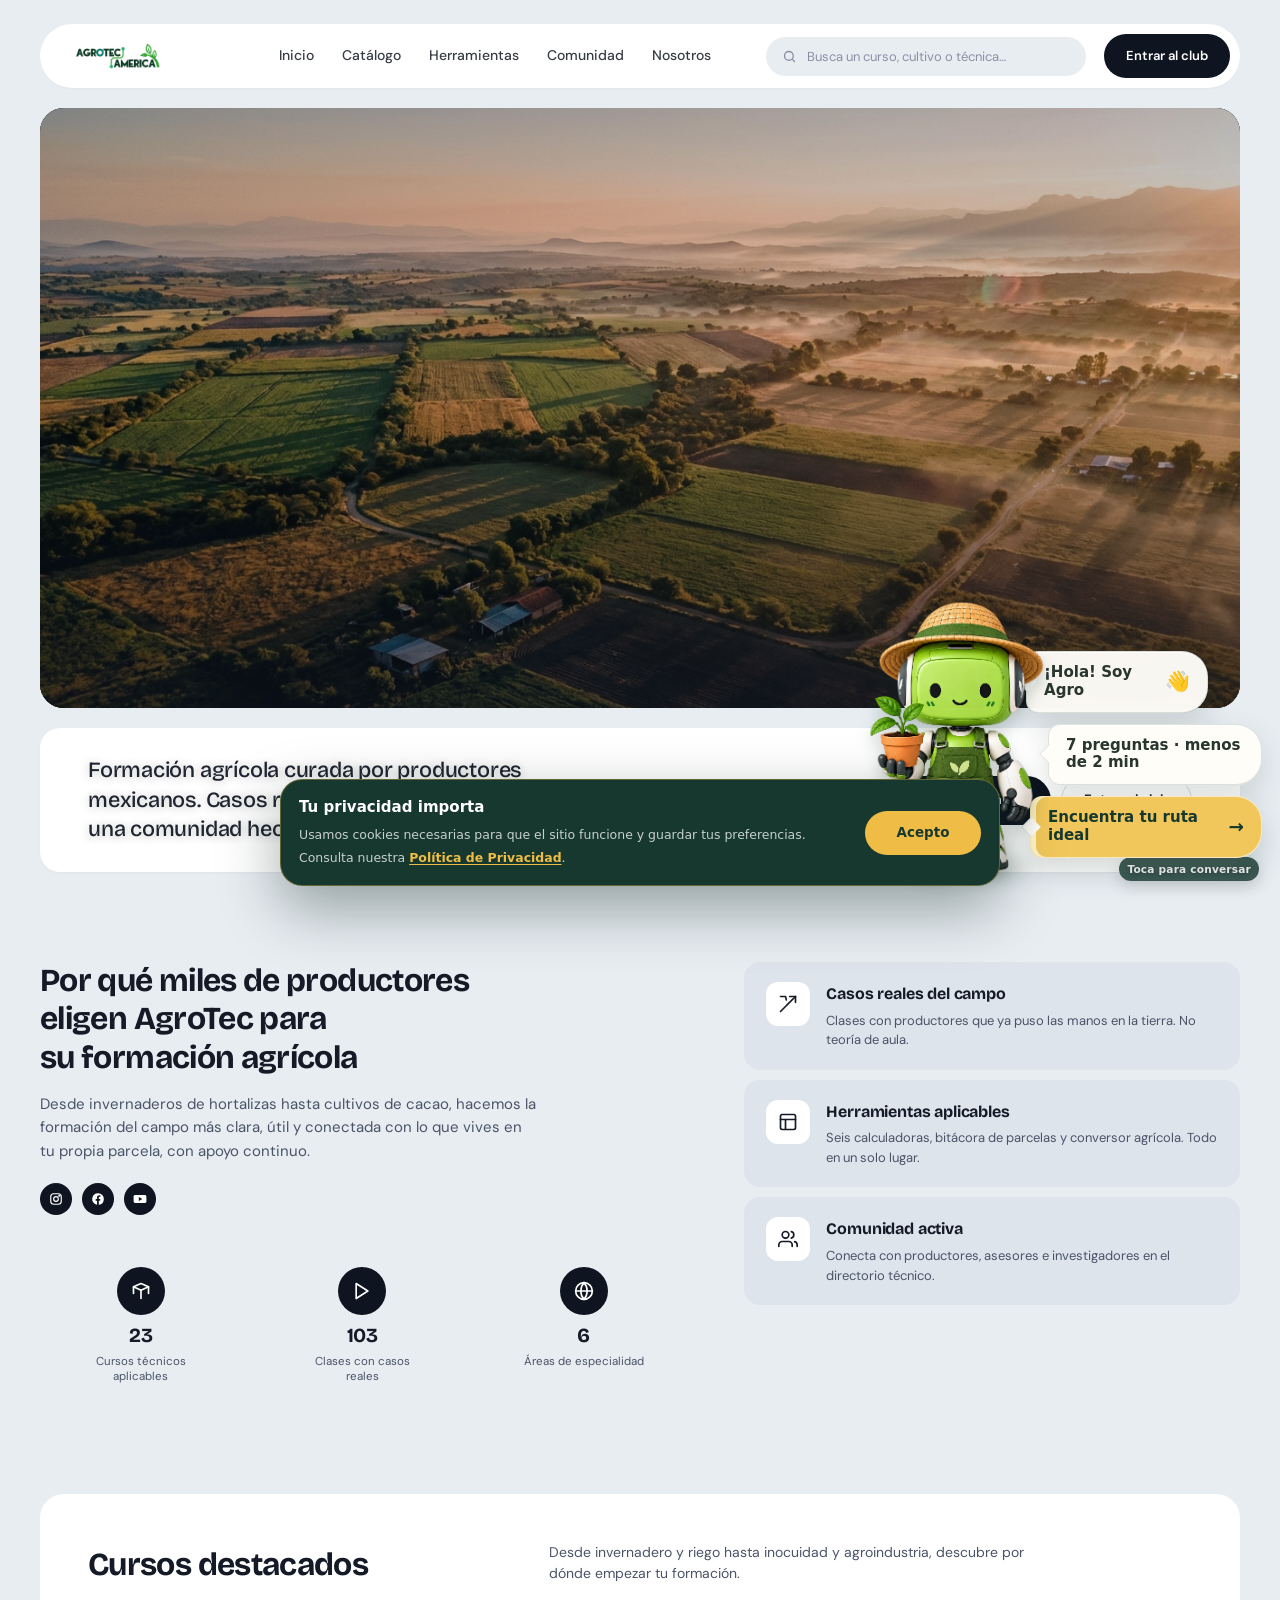
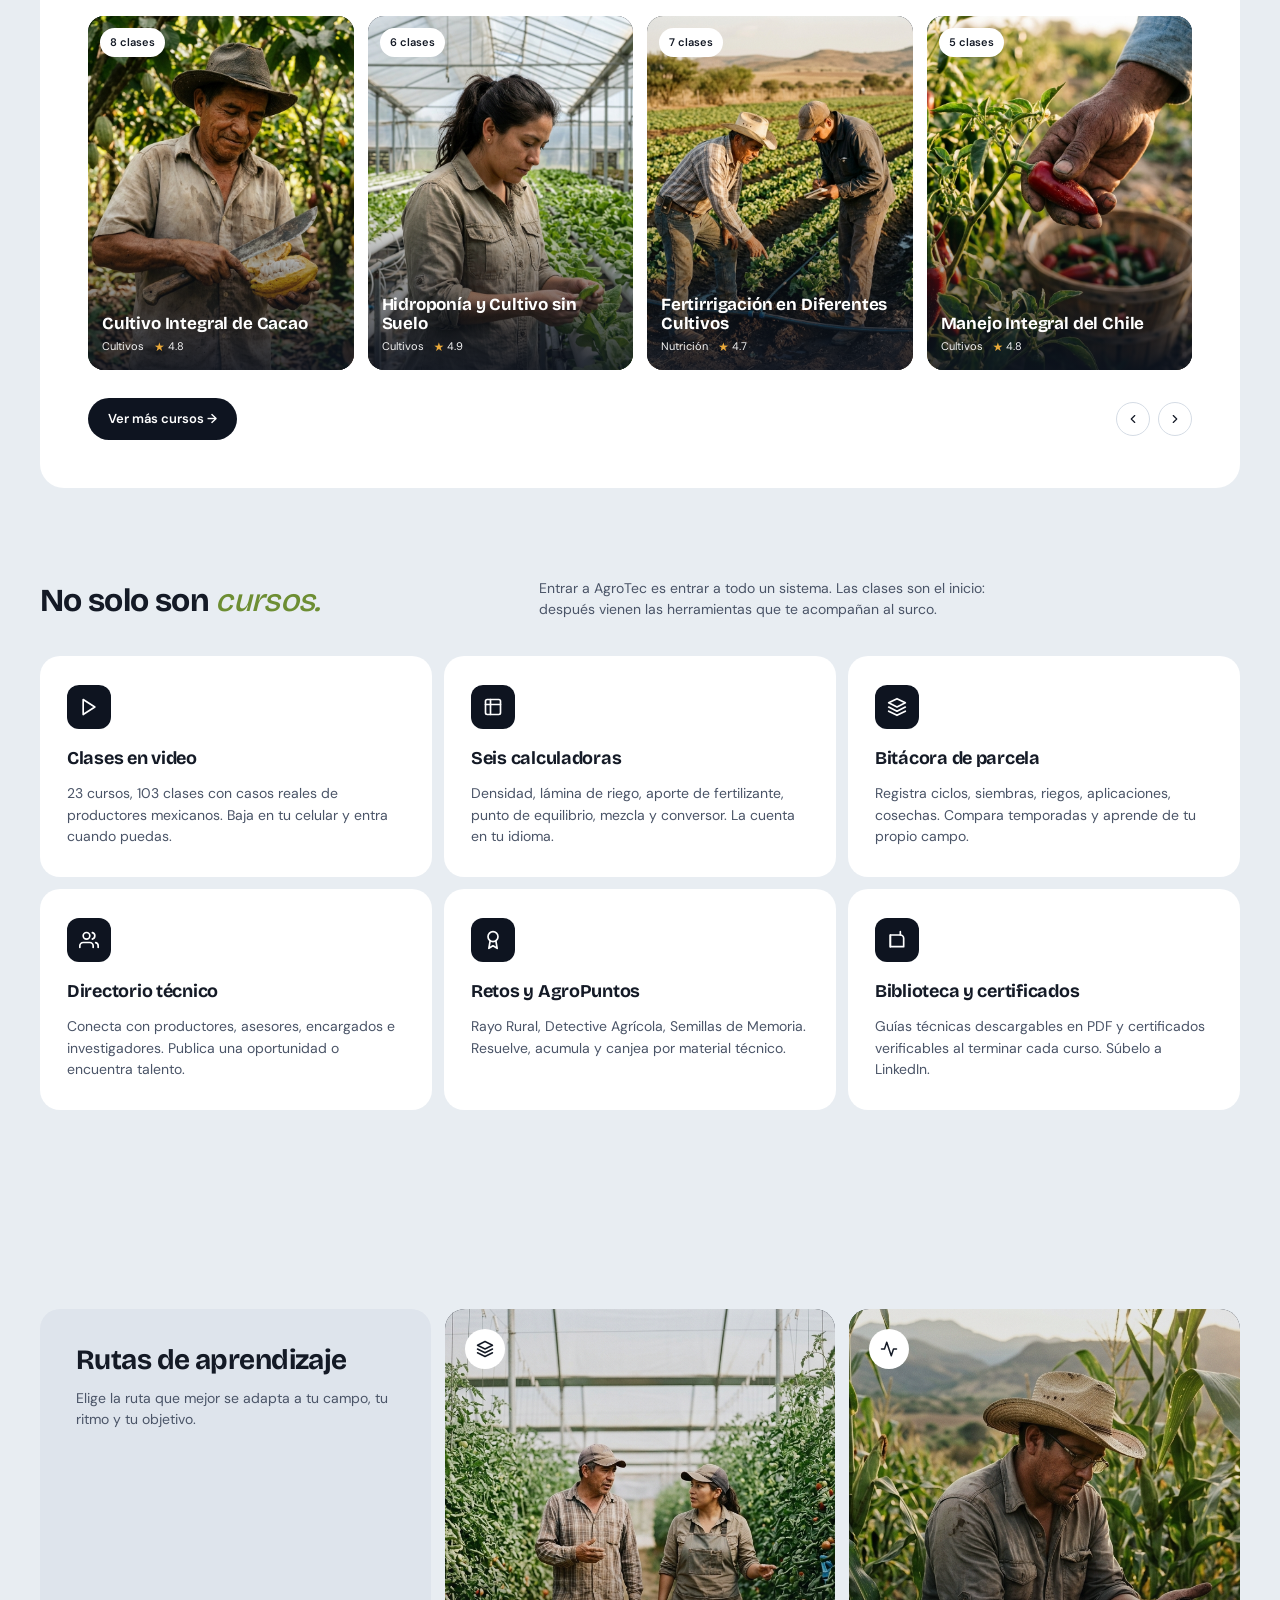
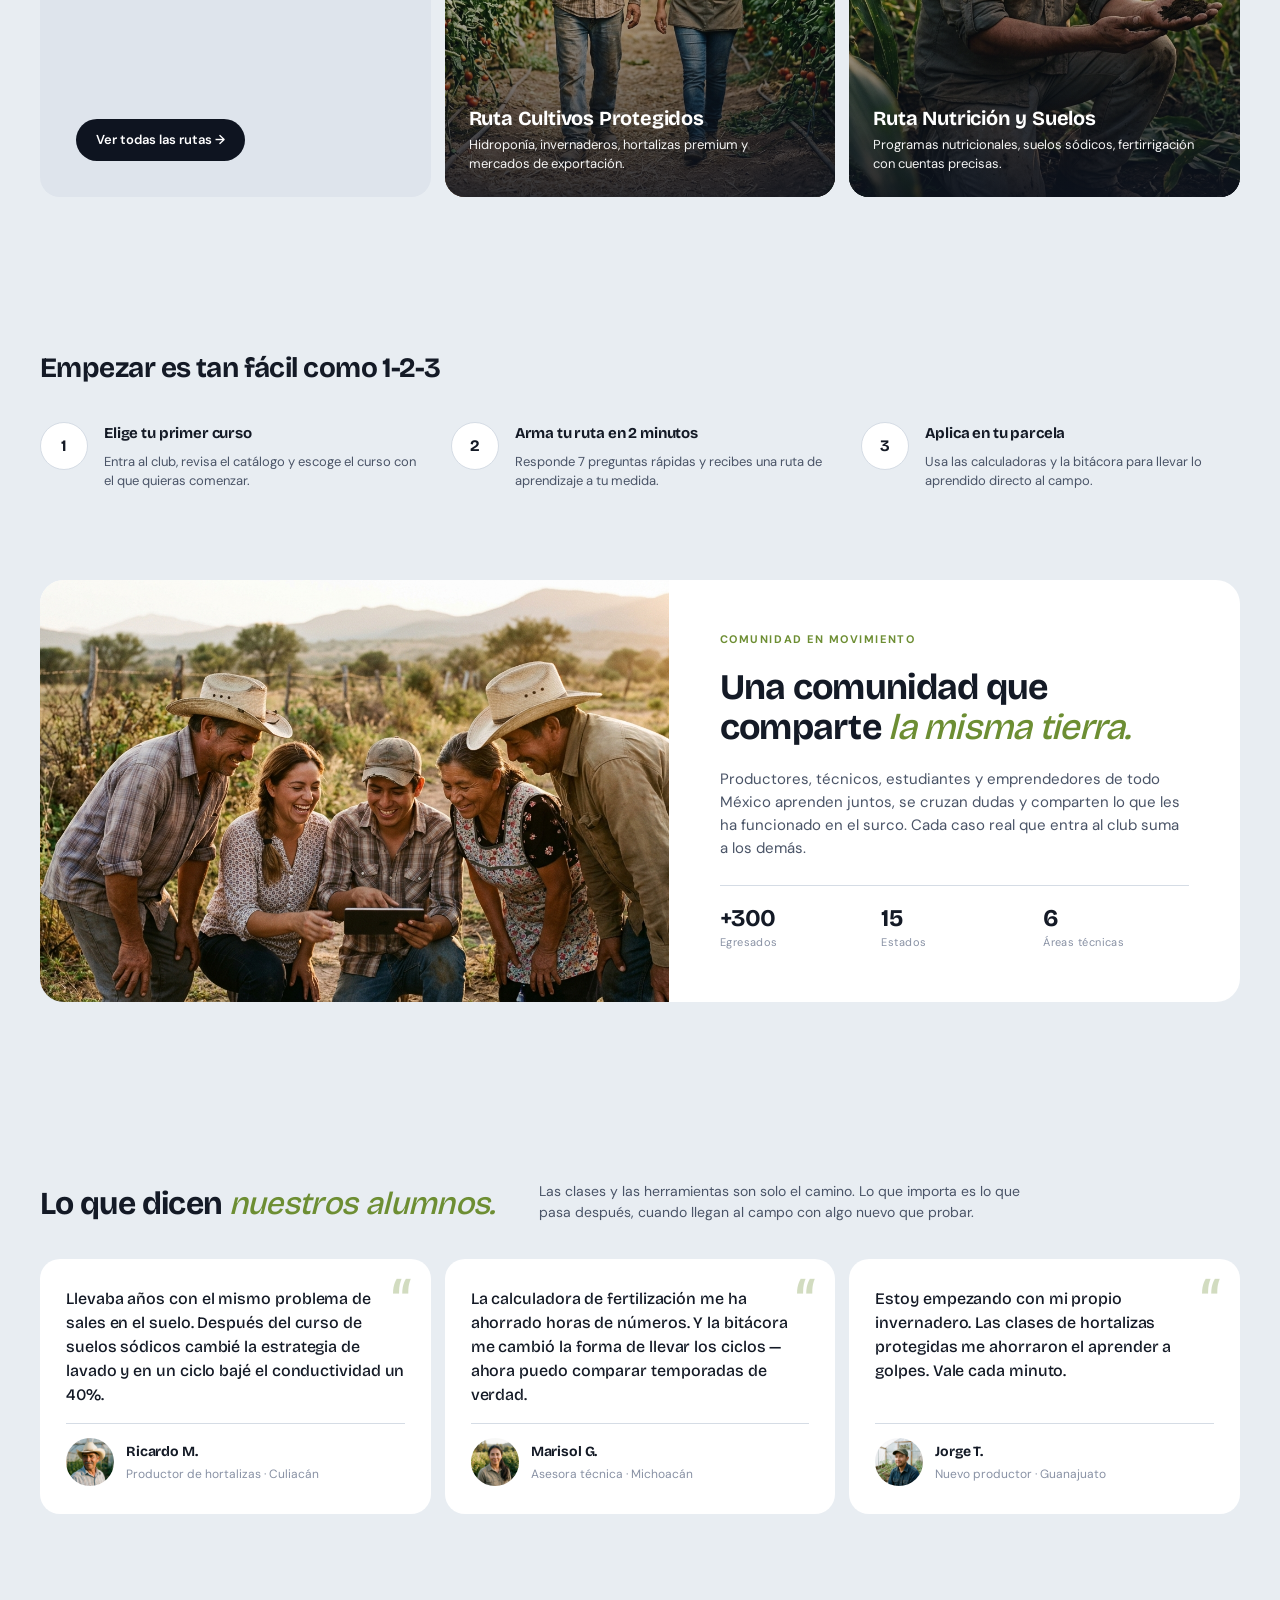
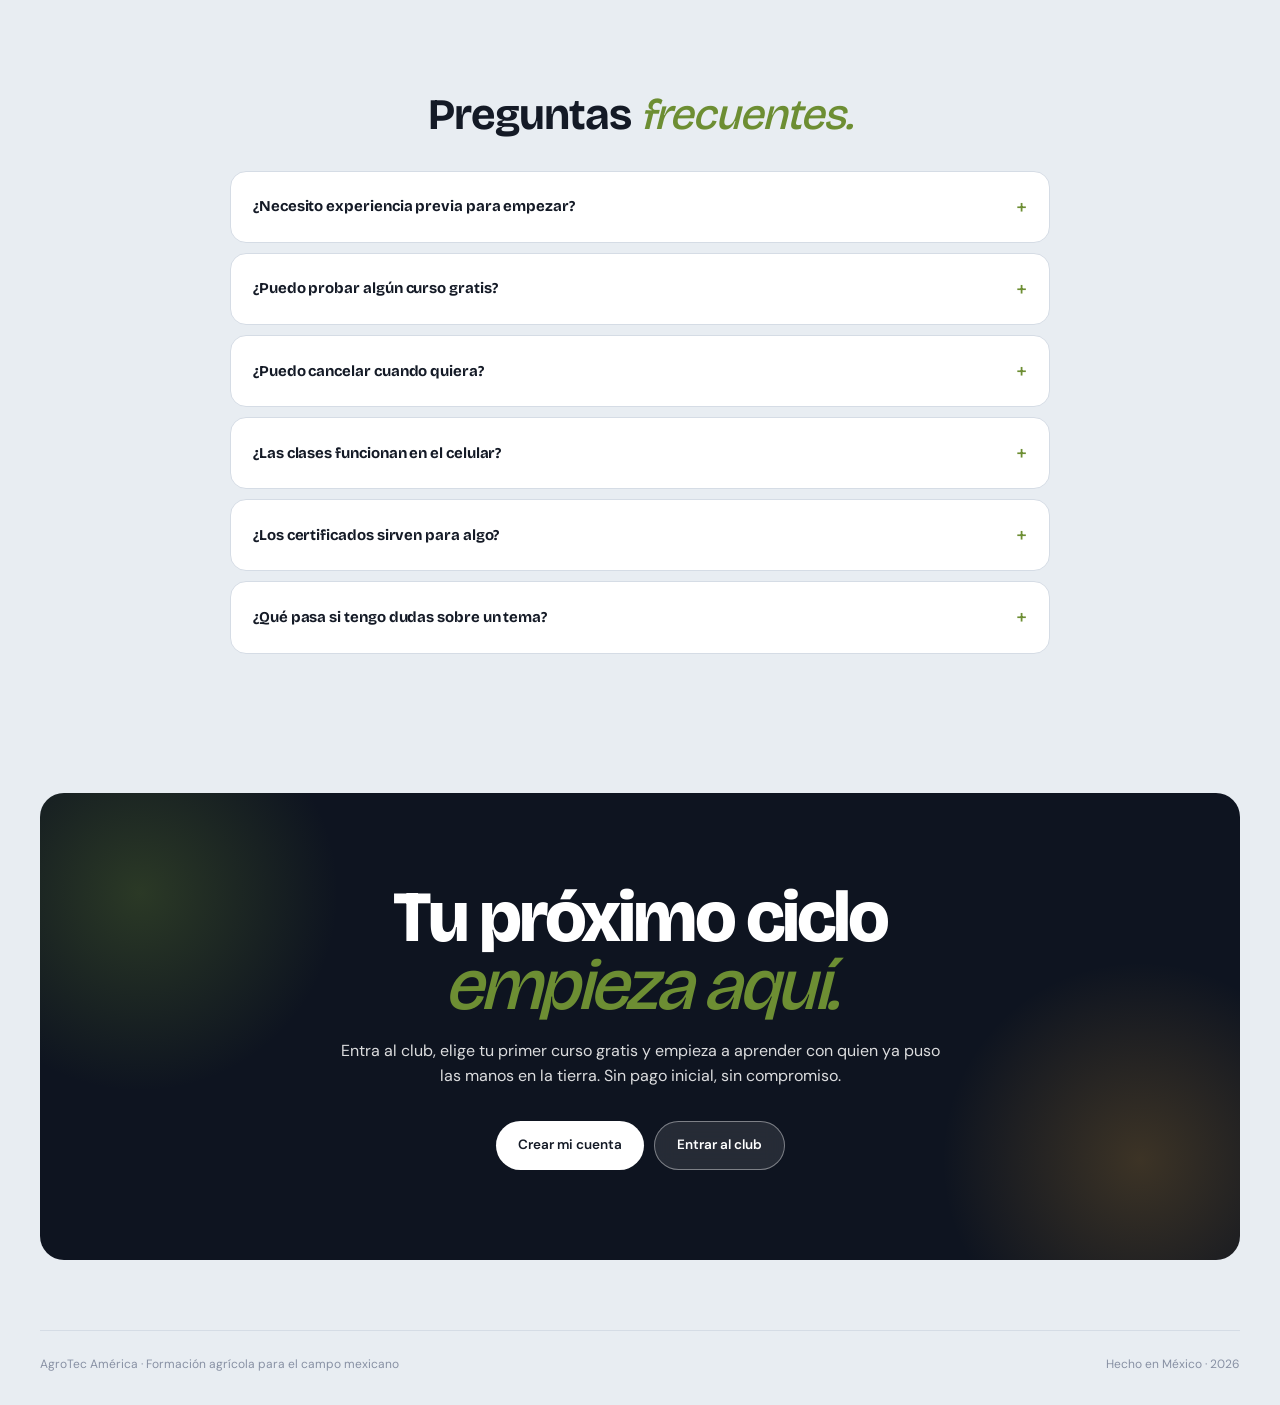
==== commit d899d52c: "feat(landing): 16 imágenes nuevas generadas con Nano Banana Reemplaza todas las imágenes del landing" ====
--- a/index.html
+++ b/index.html
@@ -11,12 +11,12 @@
 <meta property="og:url" content="https://agrotecamerican.com/">
 <meta property="og:title" content="AgroTec América — Formación agrícola que se queda contigo">
 <meta property="og:description" content="23 cursos técnicos con casos reales, herramientas del día a día y una comunidad de productores mexicanos.">
-<meta property="og:image" content="https://agrotecamerican.com/img/v3/hero-agrotec-fields-v4.jpg">
+<meta property="og:image" content="https://agrotecamerican.com/img/hero-alt/og.jpg">
 <meta property="og:locale" content="es_MX">
 <meta name="twitter:card" content="summary_large_image">
 <meta name="twitter:title" content="AgroTec América — Formación agrícola que se queda contigo">
 <meta name="twitter:description" content="23 cursos técnicos, herramientas del día a día y una comunidad de productores.">
-<meta name="twitter:image" content="https://agrotecamerican.com/img/v3/hero-agrotec-fields-v4.jpg">
+<meta name="twitter:image" content="https://agrotecamerican.com/img/hero-alt/og.jpg">
 
 <link rel="icon" href="img/brand/icon-192.png">
 <link rel="apple-touch-icon" href="img/brand/icon-192.png">
@@ -853,7 +853,7 @@
     margin-top: auto;
   }
   .testi-ava {
-    width: 44px; height: 44px;
+    width: 48px; height: 48px;
     border-radius: 50%;
     background: var(--accent-soft);
     color: var(--accent);
@@ -862,6 +862,12 @@
     font-weight: 700;
     font-size: 16px;
     flex-shrink: 0;
+    overflow: hidden;
+  }
+  .testi-ava img {
+    width: 100%; height: 100%;
+    object-fit: cover;
+    display: block;
   }
   .testi-meta {
     display: flex; flex-direction: column; gap: 2px;
@@ -1081,7 +1087,7 @@
 
   <!-- HERO -->
   <section class="hero">
-    <video class="hero-img" autoplay muted loop playsinline poster="img/v3/hero-agrotec-fields-v4.jpg" aria-label="Video promocional de AgroTec América">
+    <video class="hero-img" autoplay muted loop playsinline poster="img/hero-alt/og.jpg" aria-label="Video promocional de AgroTec América">
       <source src="img/video/hero.mp4" type="video/mp4">
     </video>
   </section>
@@ -1194,7 +1200,7 @@
     </div>
     <div class="dest-grid">
       <a href="https://club.agrotecamerican.com/#/login?modo=registro" class="dest-card">
-        <img src="img/editorial/cursos-v2/01-cacao.webp" alt="Cultivo de cacao" loading="lazy">
+        <img src="img/cursos-reales/cacao.jpg" alt="Cultivo de cacao" loading="lazy">
         <span class="dest-tag">8 clases</span>
         <div class="dest-body">
           <div class="dest-name">Cultivo Integral de Cacao</div>
@@ -1205,7 +1211,7 @@
         </div>
       </a>
       <a href="https://club.agrotecamerican.com/#/login?modo=registro" class="dest-card">
-        <img src="img/editorial/cursos-v2/04-hidroponia.webp" alt="Hidroponía" loading="lazy">
+        <img src="img/cursos-reales/hidroponia.jpg" alt="Hidroponía" loading="lazy">
         <span class="dest-tag">6 clases</span>
         <div class="dest-body">
           <div class="dest-name">Hidroponía y Cultivo sin Suelo</div>
@@ -1216,7 +1222,7 @@
         </div>
       </a>
       <a href="https://club.agrotecamerican.com/#/login?modo=registro" class="dest-card">
-        <img src="img/editorial/cursos-v2/08-fertirrigacion.webp" alt="Fertirrigación" loading="lazy">
+        <img src="img/cursos-reales/fertirrigacion.jpg" alt="Fertirrigación" loading="lazy">
         <span class="dest-tag">7 clases</span>
         <div class="dest-body">
           <div class="dest-name">Fertirrigación en Diferentes Cultivos</div>
@@ -1227,7 +1233,7 @@
         </div>
       </a>
       <a href="https://club.agrotecamerican.com/#/login?modo=registro" class="dest-card">
-        <img src="img/editorial/cursos-v2/13-chiles.webp" alt="Cultivo de chile" loading="lazy">
+        <img src="img/cursos-reales/chile.jpg" alt="Cultivo de chile" loading="lazy">
         <span class="dest-tag">5 clases</span>
         <div class="dest-body">
           <div class="dest-name">Manejo Integral del Chile</div>
@@ -1314,7 +1320,7 @@
         <a href="https://club.agrotecamerican.com/#/login?modo=registro" class="browse">Ver todas las rutas →</a>
       </article>
       <article class="pack pack-img">
-        <img src="img/v3/aprendizaje-campo-v3.webp" alt="Productor aprendiendo en el campo">
+        <img src="img/rutas/protegidos.jpg" alt="Productor aprendiendo en el campo">
         <div class="pack-icon">
           <svg viewBox="0 0 24 24" fill="none" stroke="currentColor" stroke-width="2" stroke-linecap="round" stroke-linejoin="round">
             <path d="M12 2L2 7l10 5 10-5-10-5z"/><path d="M2 17l10 5 10-5"/><path d="M2 12l10 5 10-5"/>
@@ -1326,7 +1332,7 @@
         </div>
       </article>
       <article class="pack pack-img">
-        <img src="img/v3/tecnologia-campo-v3.webp" alt="Técnica de campo con tableta">
+        <img src="img/rutas/nutricion.jpg" alt="Técnica de campo con tableta">
         <div class="pack-icon">
           <svg viewBox="0 0 24 24" fill="none" stroke="currentColor" stroke-width="2" stroke-linecap="round" stroke-linejoin="round">
             <path d="M22 12h-4l-3 9L9 3l-3 9H2"/>
@@ -1372,7 +1378,7 @@
   <section class="section" id="comunidad">
     <div class="community">
       <div class="community-img">
-        <img src="img/editorial/agroclub-comunidad.webp" alt="Comunidad de productores mexicanos en una capacitación de AgroTec América" loading="lazy">
+        <img src="img/hero-alt/comunidad.jpg" alt="Comunidad de productores mexicanos en una capacitación de AgroTec América" loading="lazy">
       </div>
       <div class="community-copy">
         <span class="eyebrow">Comunidad en movimiento</span>
@@ -1397,7 +1403,7 @@
       <article class="testi">
         <p class="testi-quote">Llevaba años con el mismo problema de sales en el suelo. Después del curso de suelos sódicos cambié la estrategia de lavado y en un ciclo bajé el conductividad un 40%.</p>
         <div class="testi-who">
-          <div class="testi-ava">R</div>
+          <div class="testi-ava"><img src="img/testimonios/ricardo.jpg" alt="Ricardo M."></div>
           <div class="testi-meta">
             <span class="testi-nom">Ricardo M.</span>
             <span class="testi-rol">Productor de hortalizas · Culiacán</span>
@@ -1407,7 +1413,7 @@
       <article class="testi">
         <p class="testi-quote">La calculadora de fertilización me ha ahorrado horas de números. Y la bitácora me cambió la forma de llevar los ciclos — ahora puedo comparar temporadas de verdad.</p>
         <div class="testi-who">
-          <div class="testi-ava">M</div>
+          <div class="testi-ava"><img src="img/testimonios/marisol.jpg" alt="Marisol G."></div>
           <div class="testi-meta">
             <span class="testi-nom">Marisol G.</span>
             <span class="testi-rol">Asesora técnica · Michoacán</span>
@@ -1417,7 +1423,7 @@
       <article class="testi">
         <p class="testi-quote">Estoy empezando con mi propio invernadero. Las clases de hortalizas protegidas me ahorraron el aprender a golpes. Vale cada minuto.</p>
         <div class="testi-who">
-          <div class="testi-ava">J</div>
+          <div class="testi-ava"><img src="img/testimonios/jorge.jpg" alt="Jorge T."></div>
           <div class="testi-meta">
             <span class="testi-nom">Jorge T.</span>
             <span class="testi-rol">Nuevo productor · Guanajuato</span>
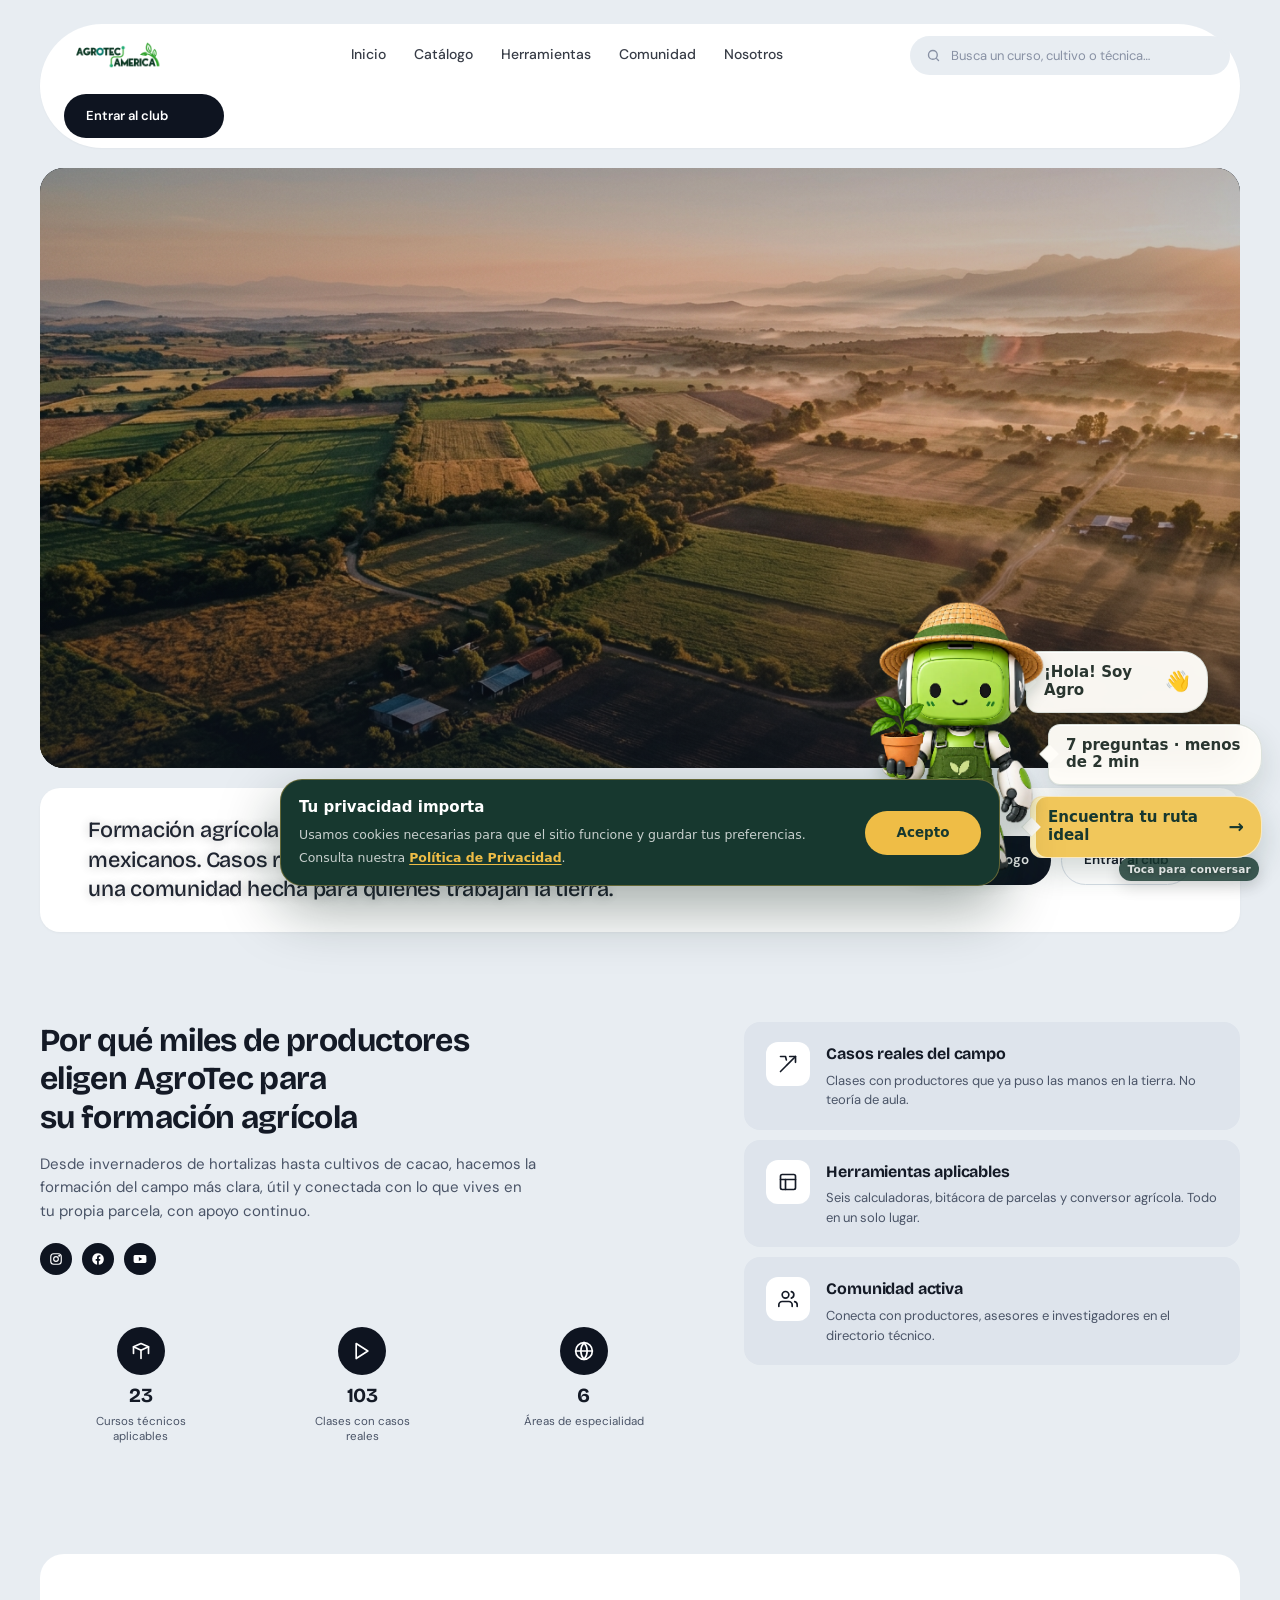
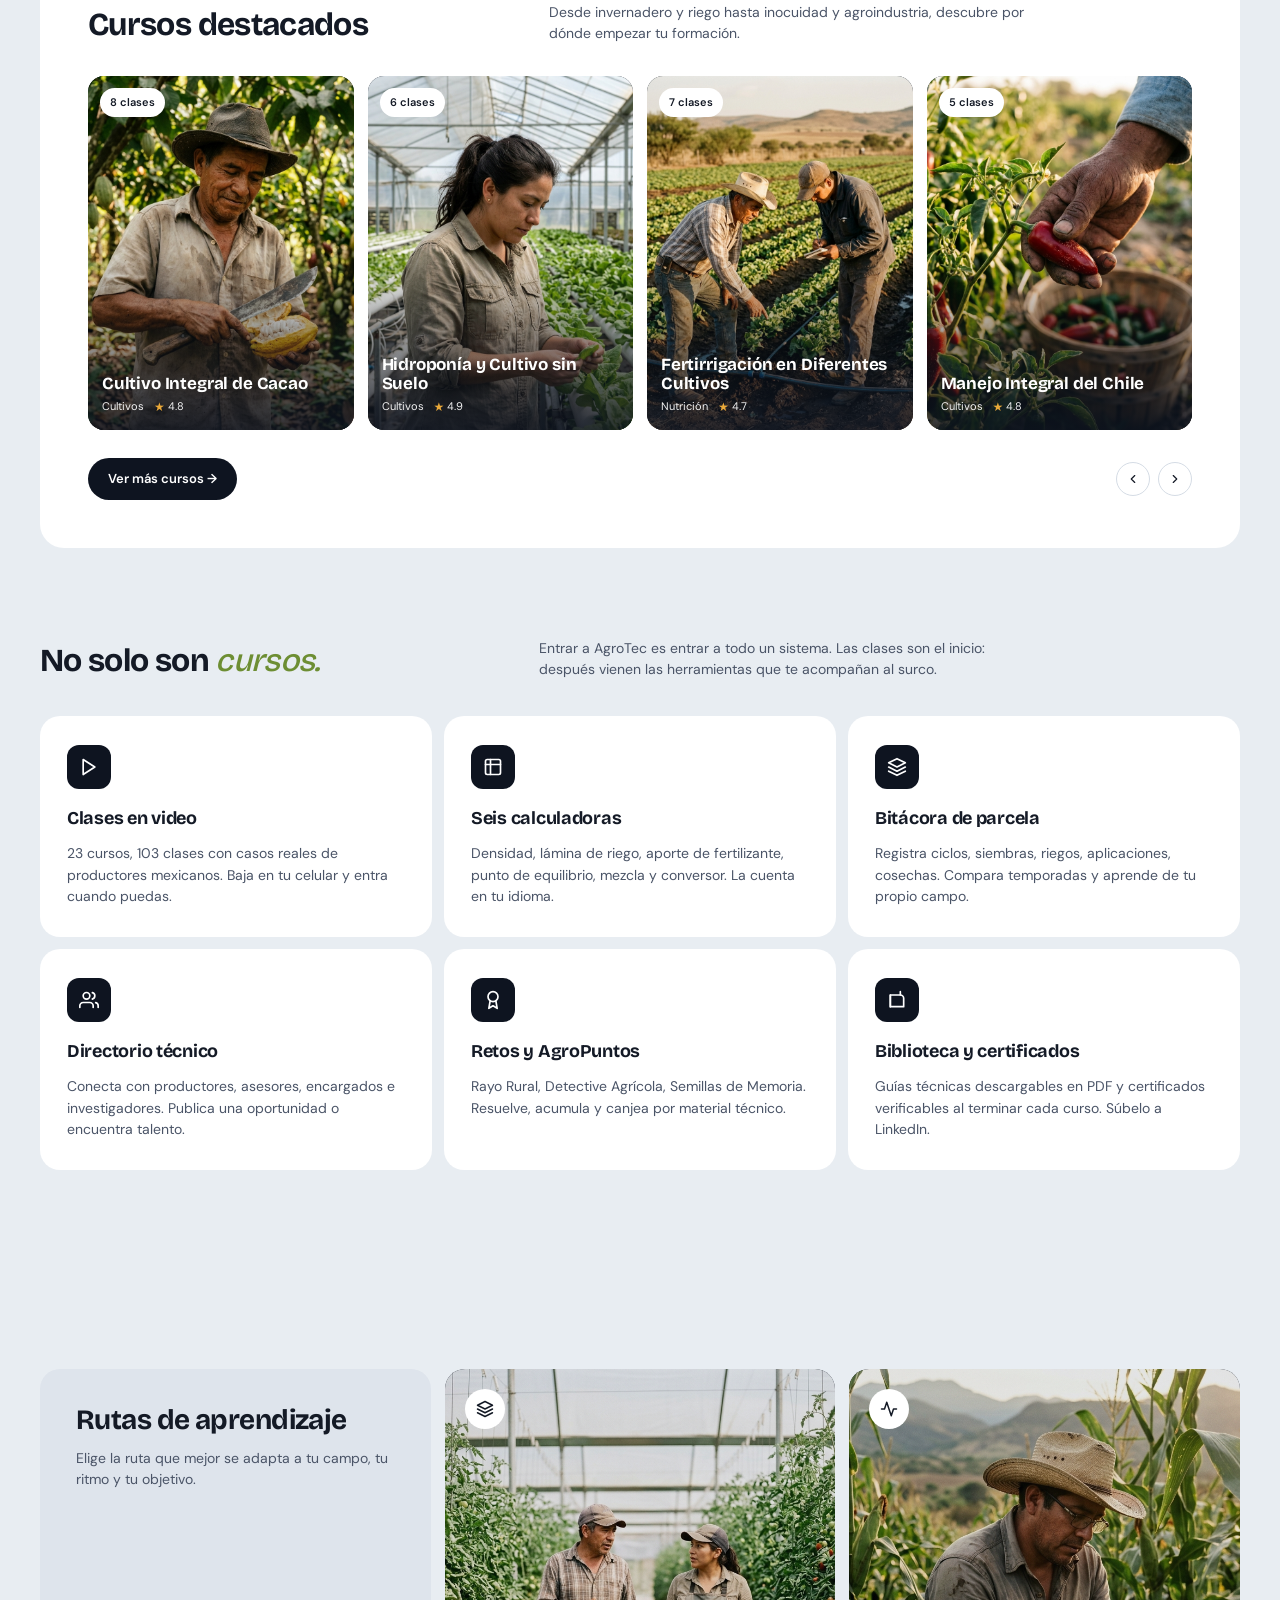
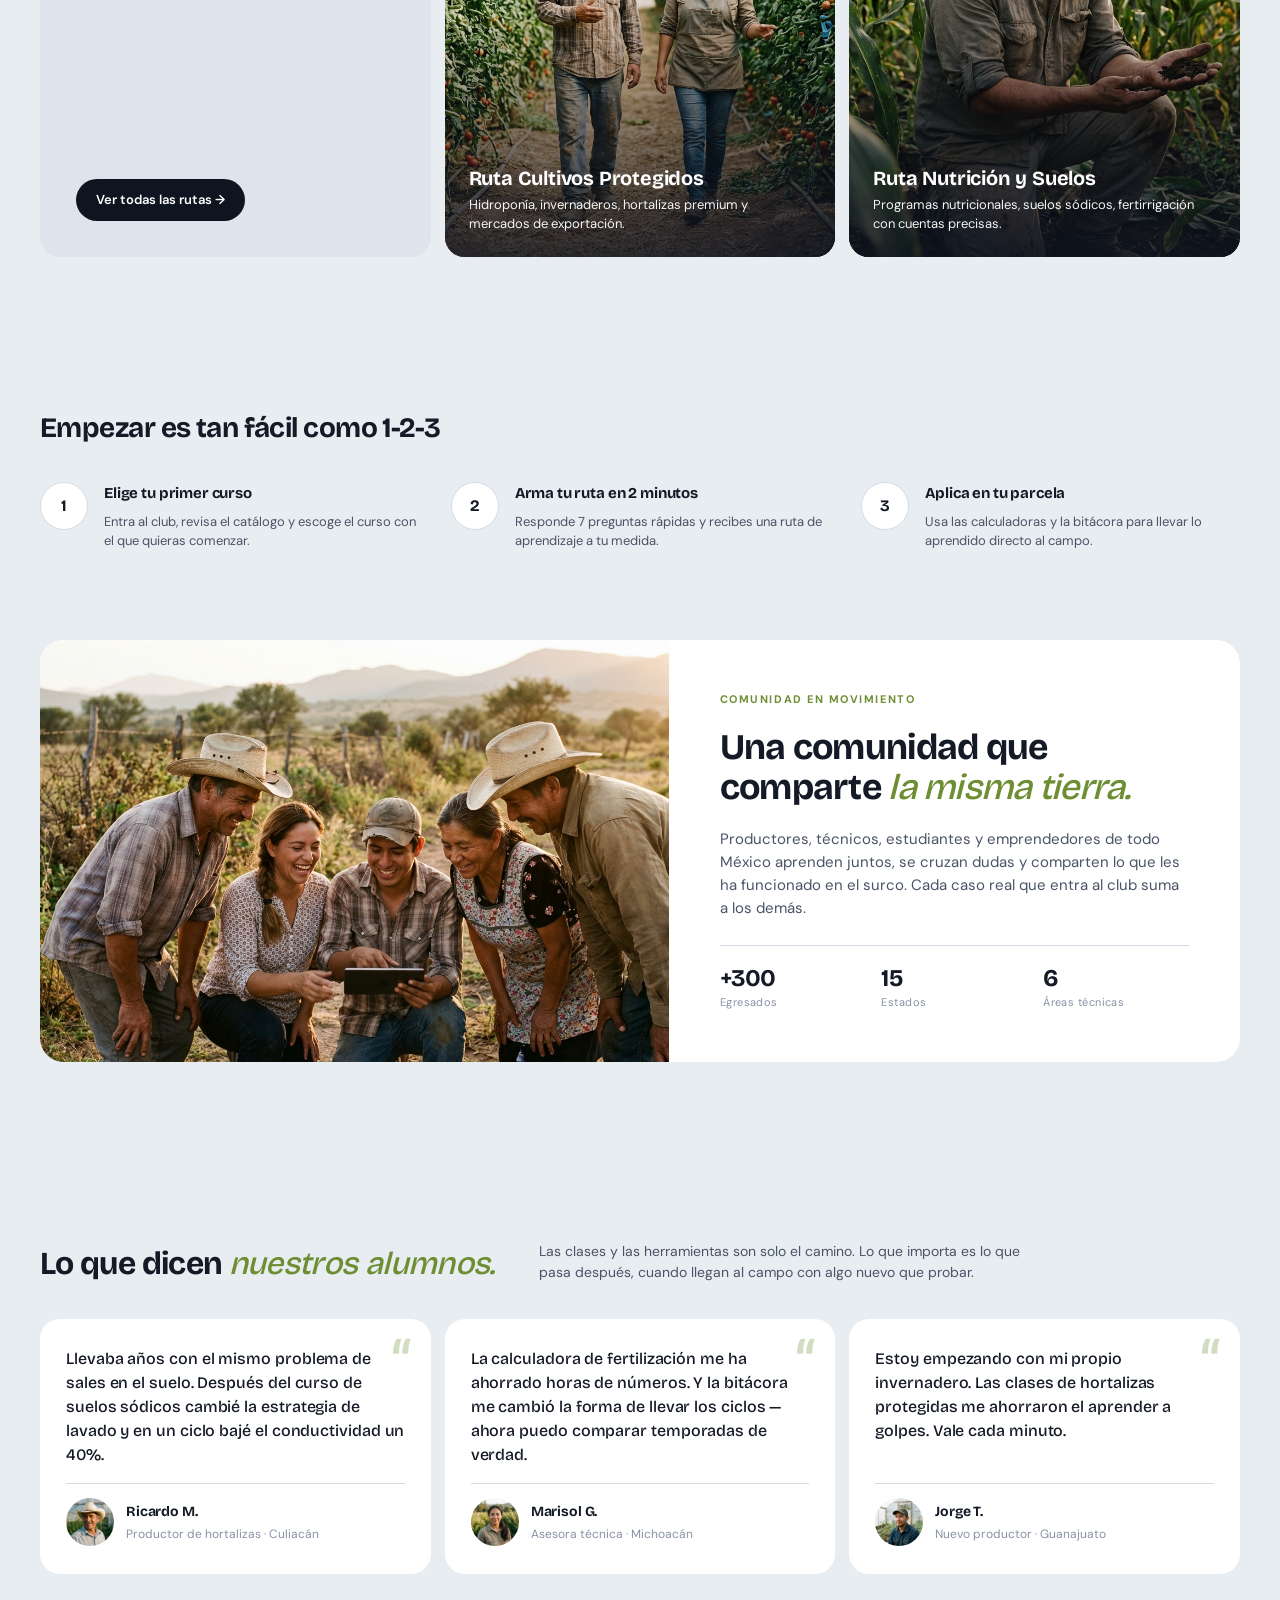
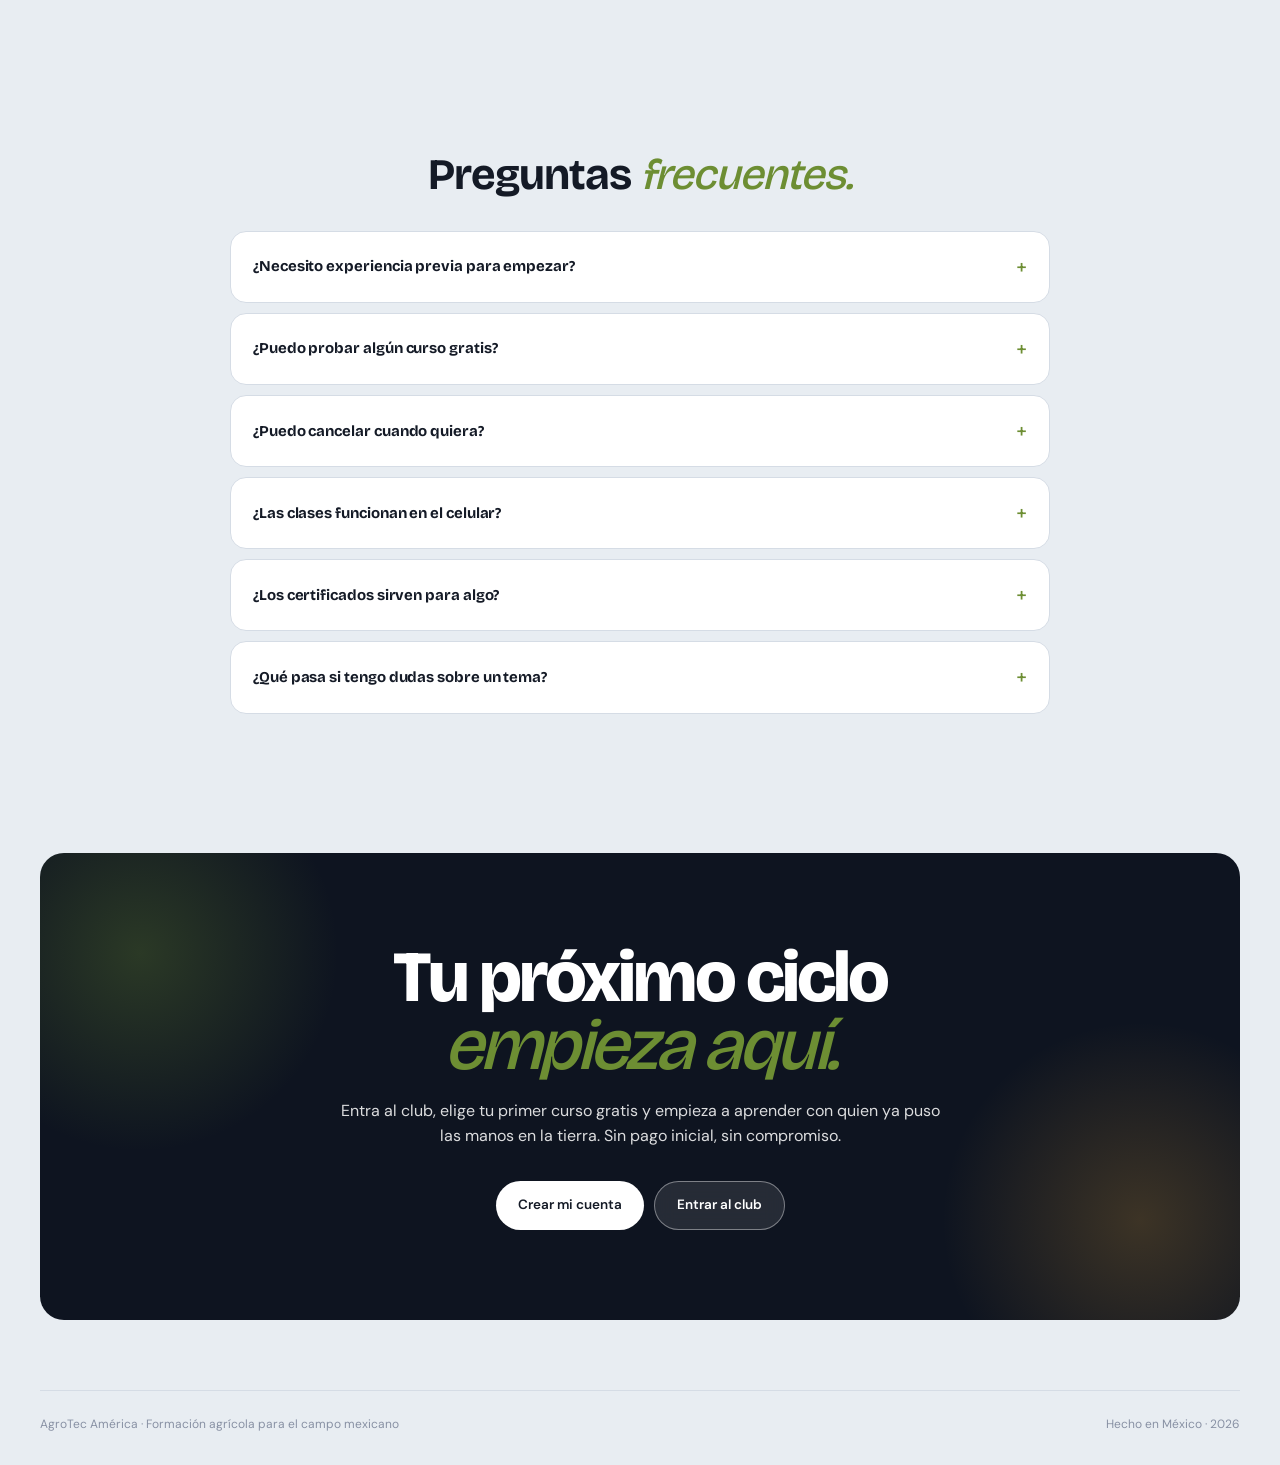
==== commit fc5401d8: "chore(landing): quitar buscador del nav El input de búsqueda 'Busca un curso, cultivo o técnica…' no" ====
--- a/index.html
+++ b/index.html
@@ -112,7 +112,7 @@
     border-radius: 100px;
     padding: 10px 10px 10px 24px;
     display: grid;
-    grid-template-columns: auto 1fr auto auto;
+    grid-template-columns: auto 1fr auto;
     gap: 18px;
     align-items: center;
     margin-bottom: 20px;
@@ -120,7 +120,7 @@
   }
   @media (max-width: 900px) {
     .topbar { grid-template-columns: 1fr auto; padding: 10px 10px 10px 18px; }
-    .topbar .nav, .topbar .search { display: none; }
+    .topbar .nav { display: none; }
   }
 
   .logo {
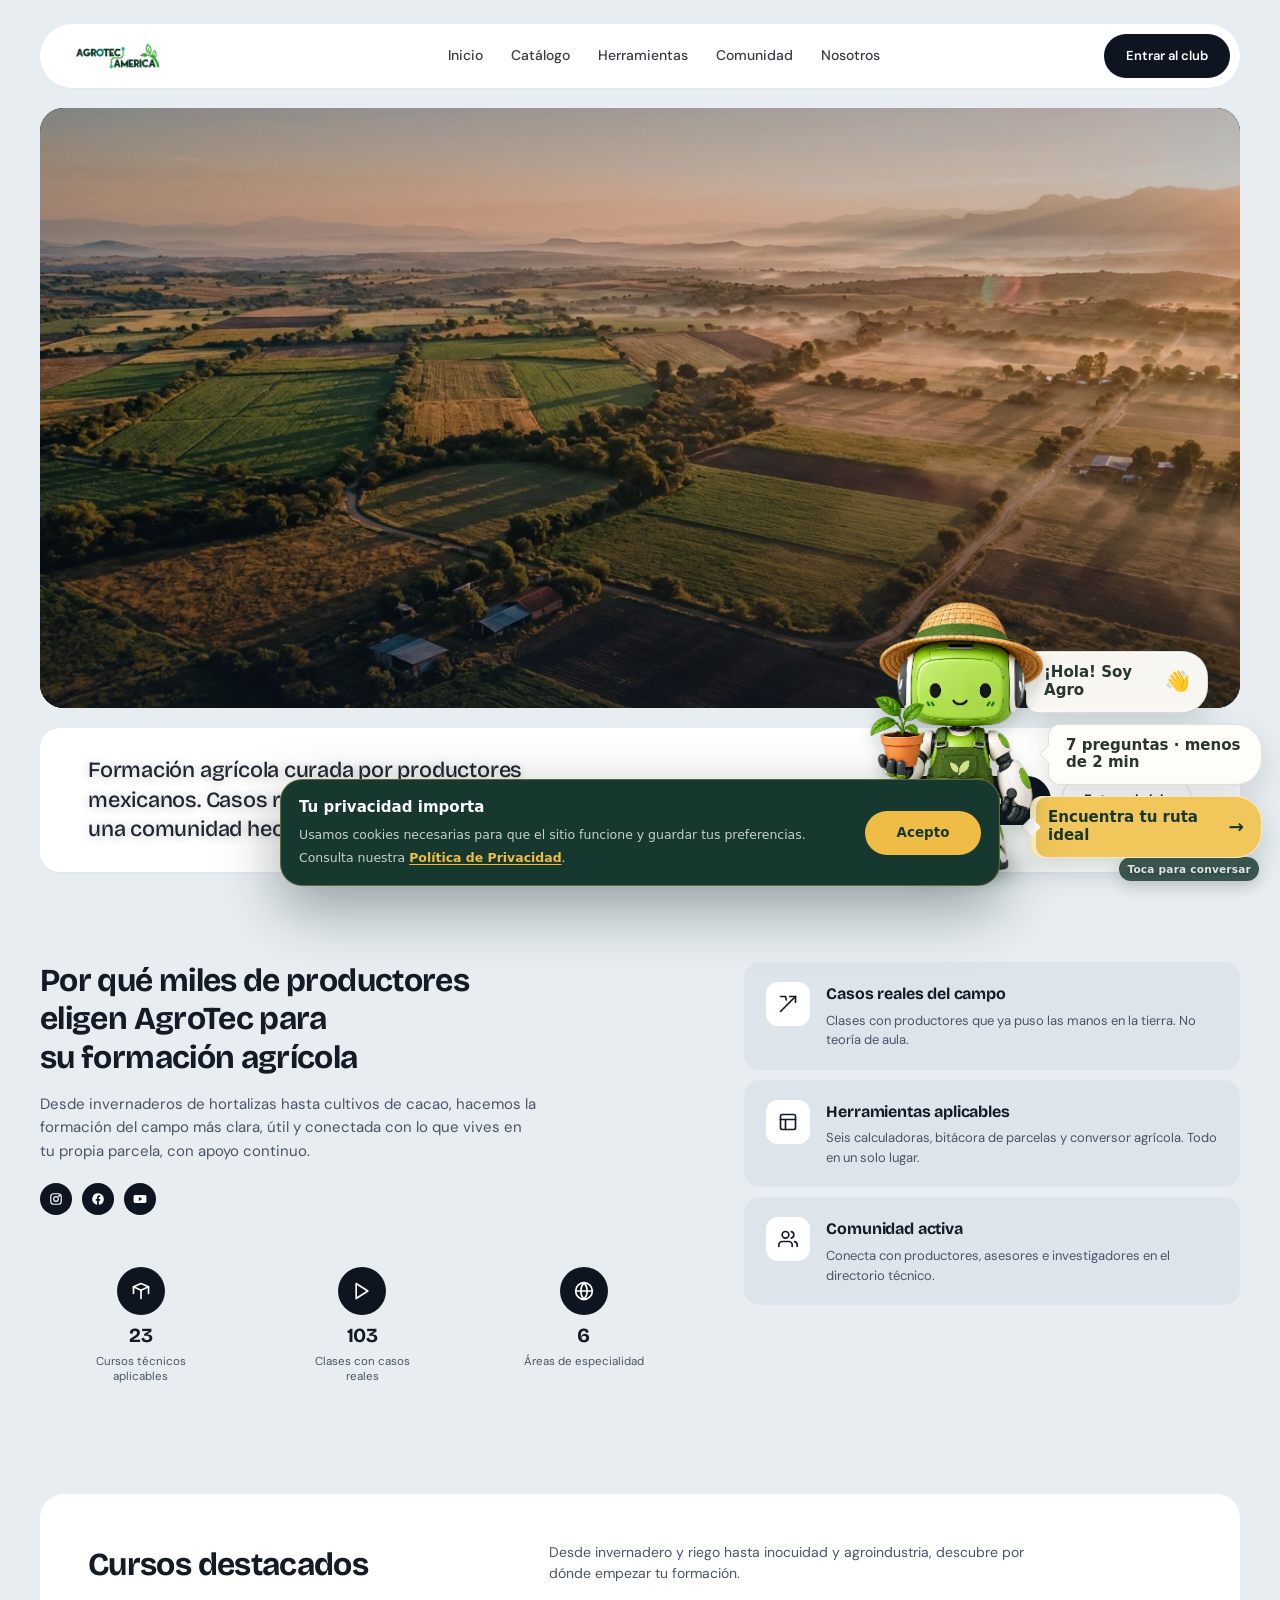
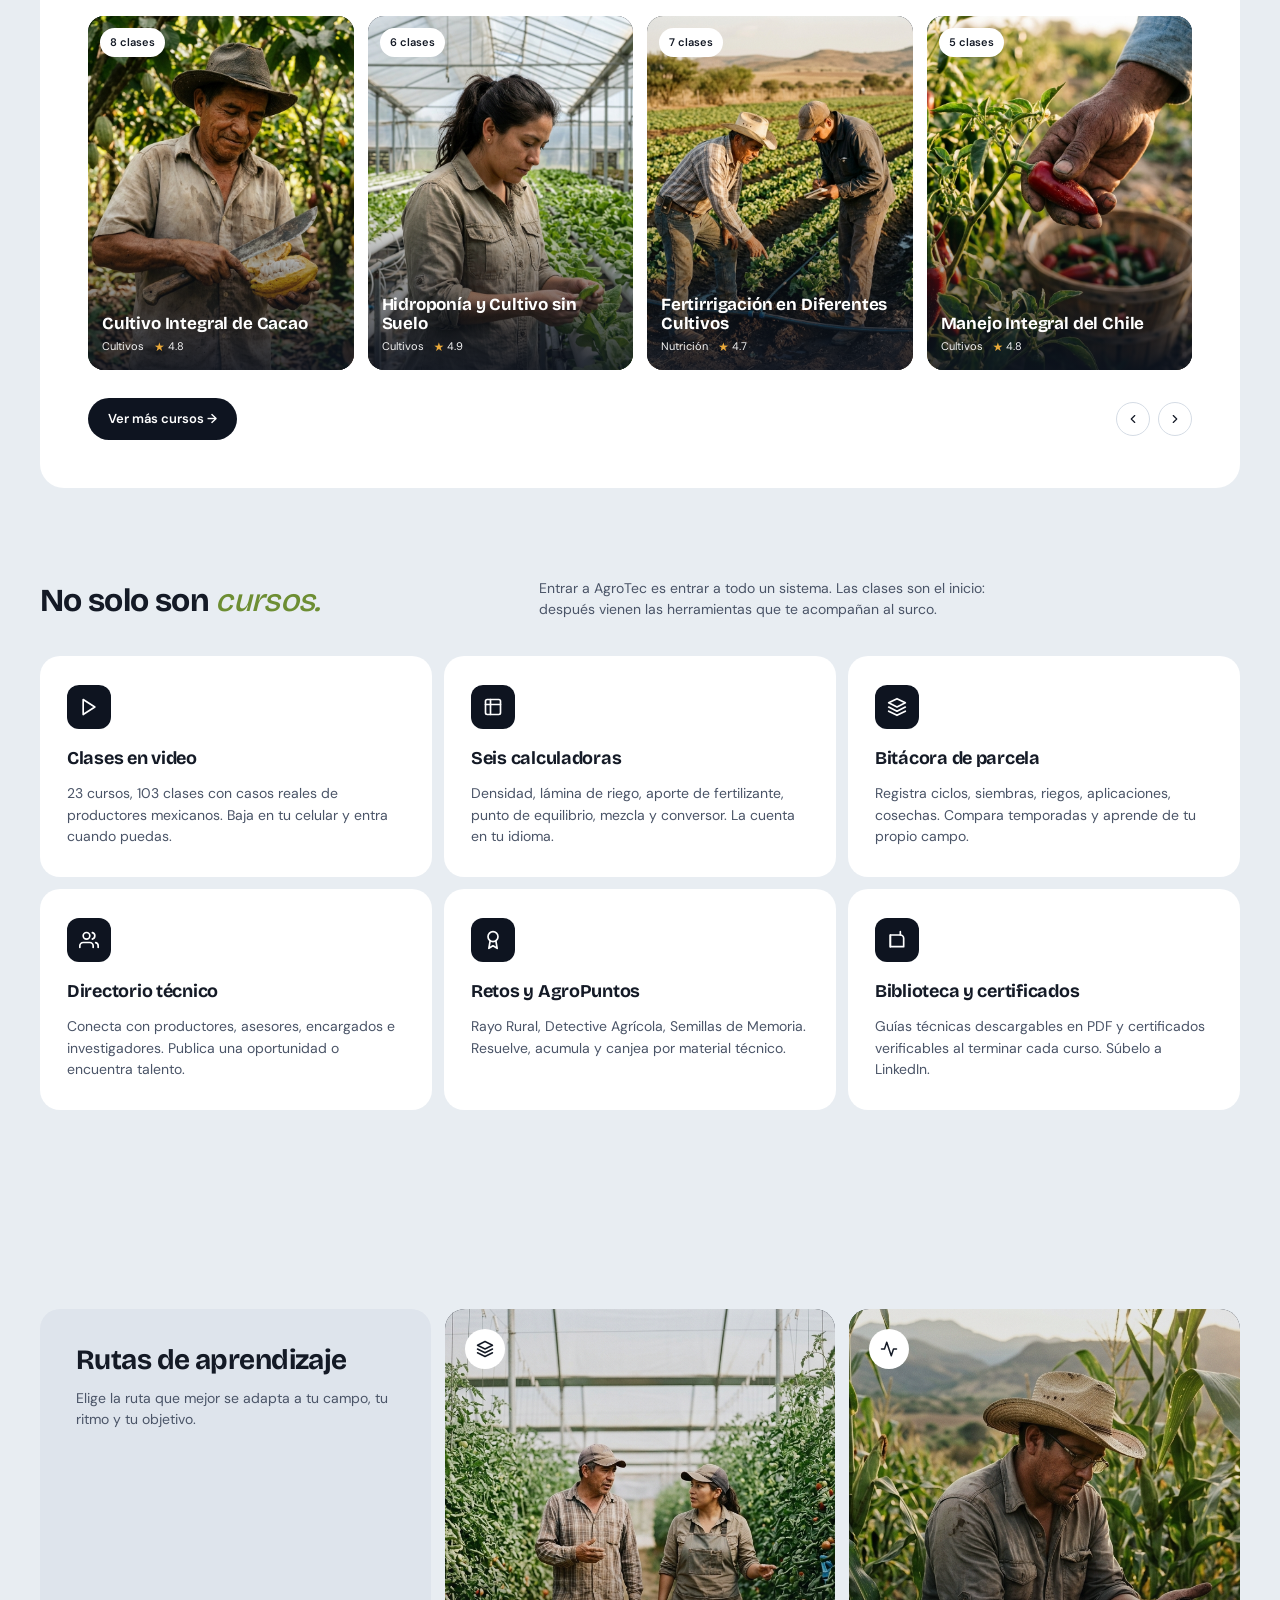
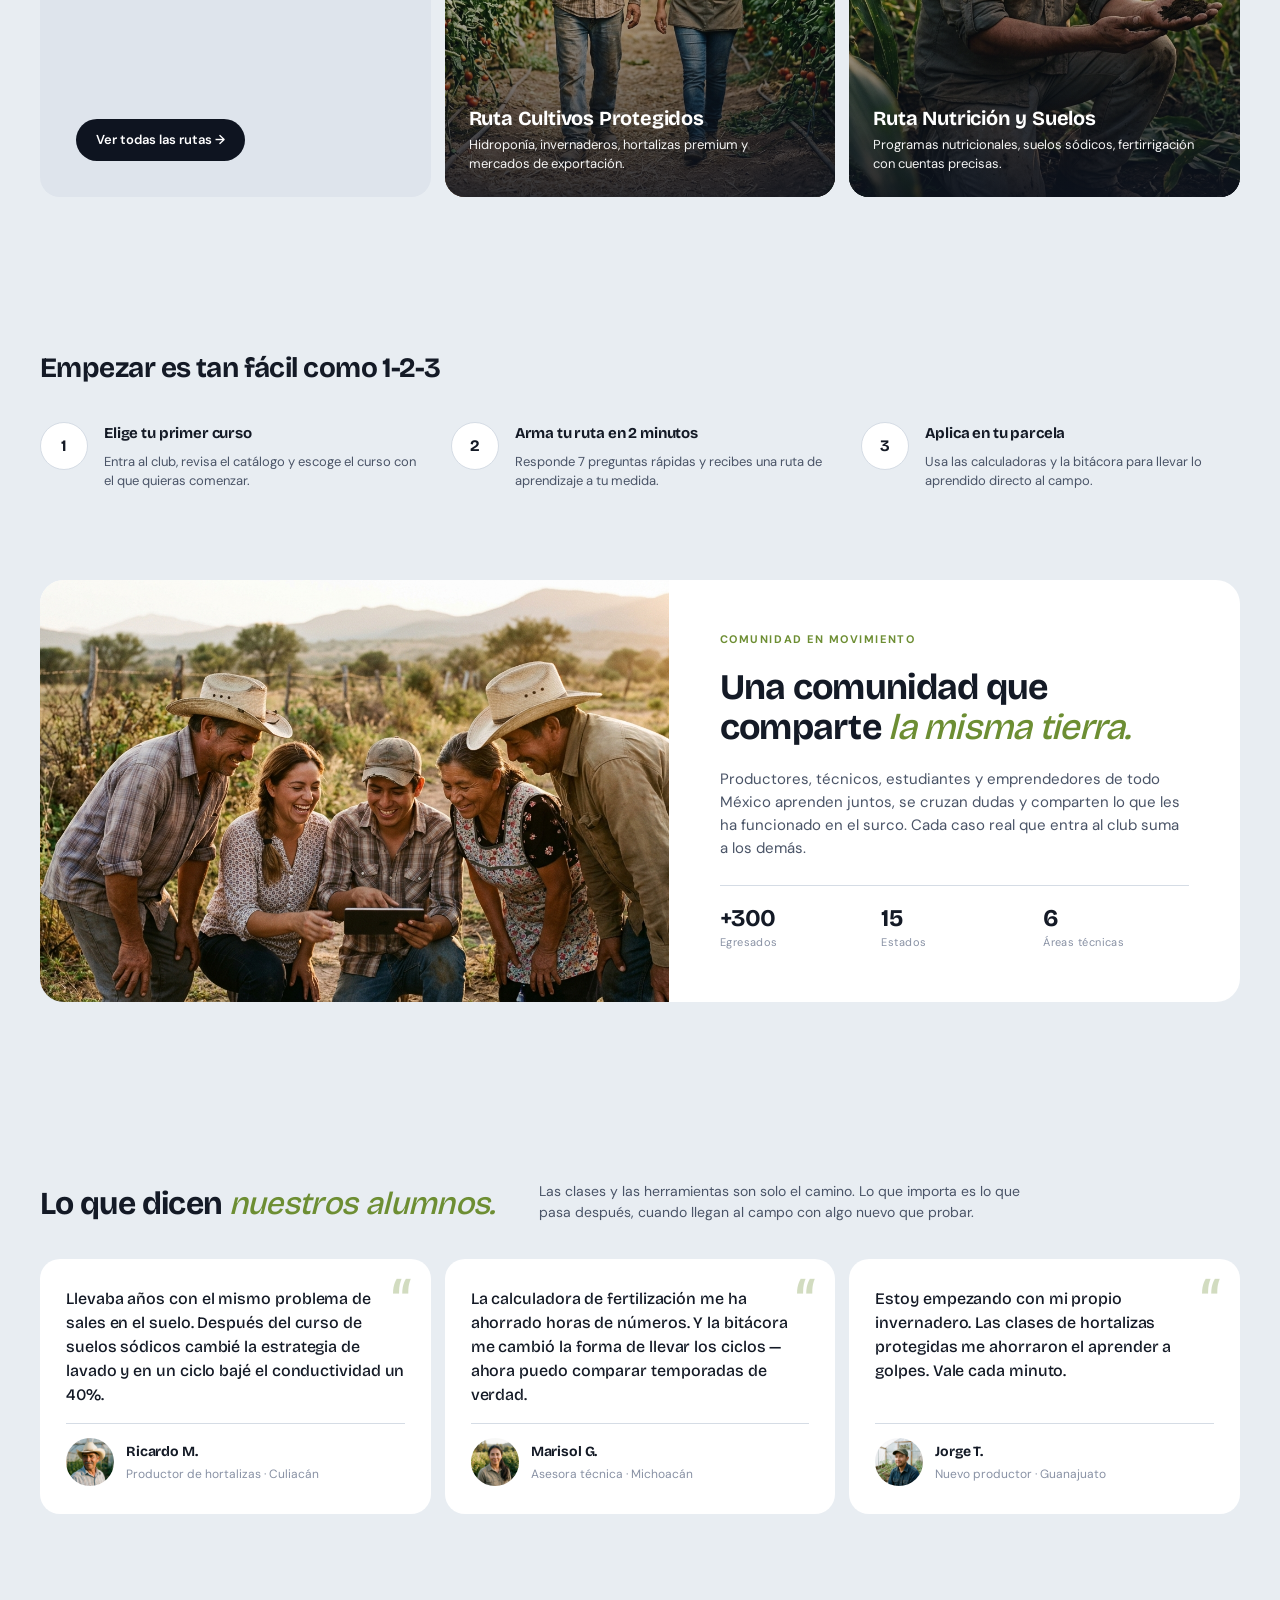
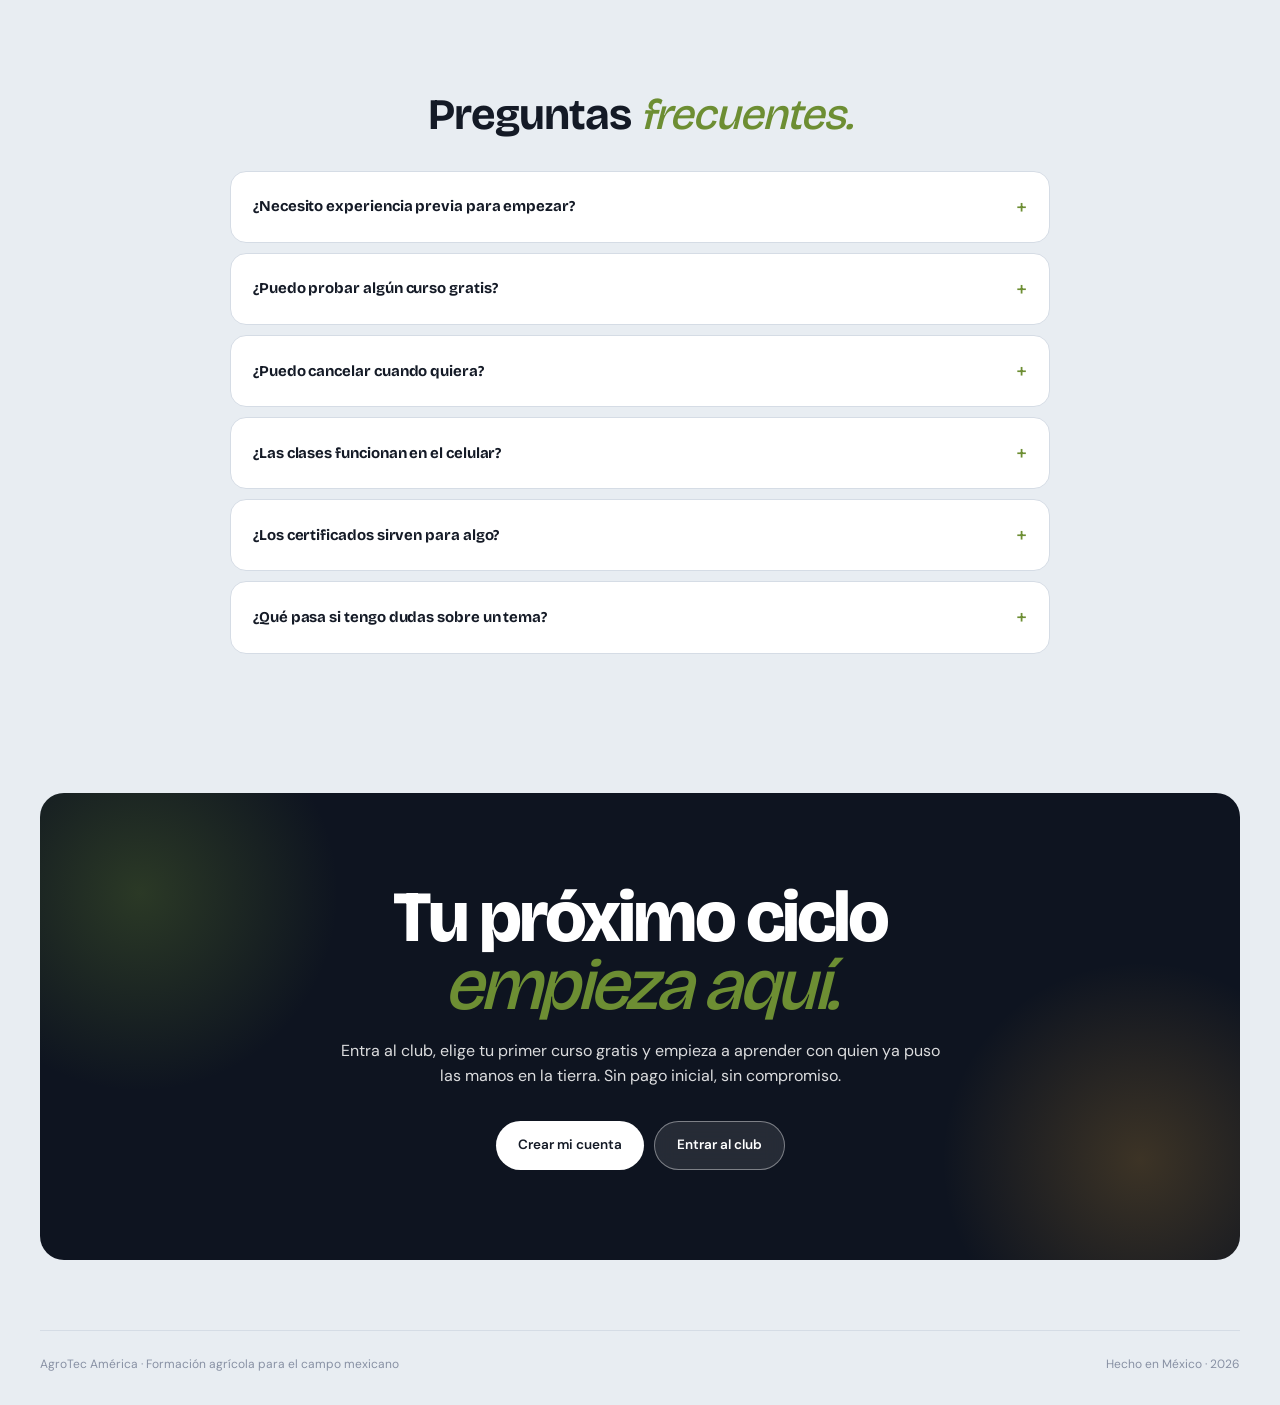
==== commit 267ce90a: "chore(landing): remover el markup del buscador que seguía en el HTML El commit anterior quitó solo e" ====
--- a/index.html
+++ b/index.html
@@ -1075,13 +1075,6 @@
       <a href="#comunidad">Comunidad</a>
       <a href="#nosotros">Nosotros</a>
     </nav>
-    <div class="search">
-      <svg viewBox="0 0 24 24" fill="none" stroke="currentColor" stroke-width="2.2" stroke-linecap="round" stroke-linejoin="round">
-        <circle cx="11" cy="11" r="7"/>
-        <path d="M20 20l-3-3"/>
-      </svg>
-      <input type="text" placeholder="Busca un curso, cultivo o técnica…" aria-label="Buscar">
-    </div>
     <a href="https://club.agrotecamerican.com/#/login" class="book-now">Entrar al club</a>
   </header>
 
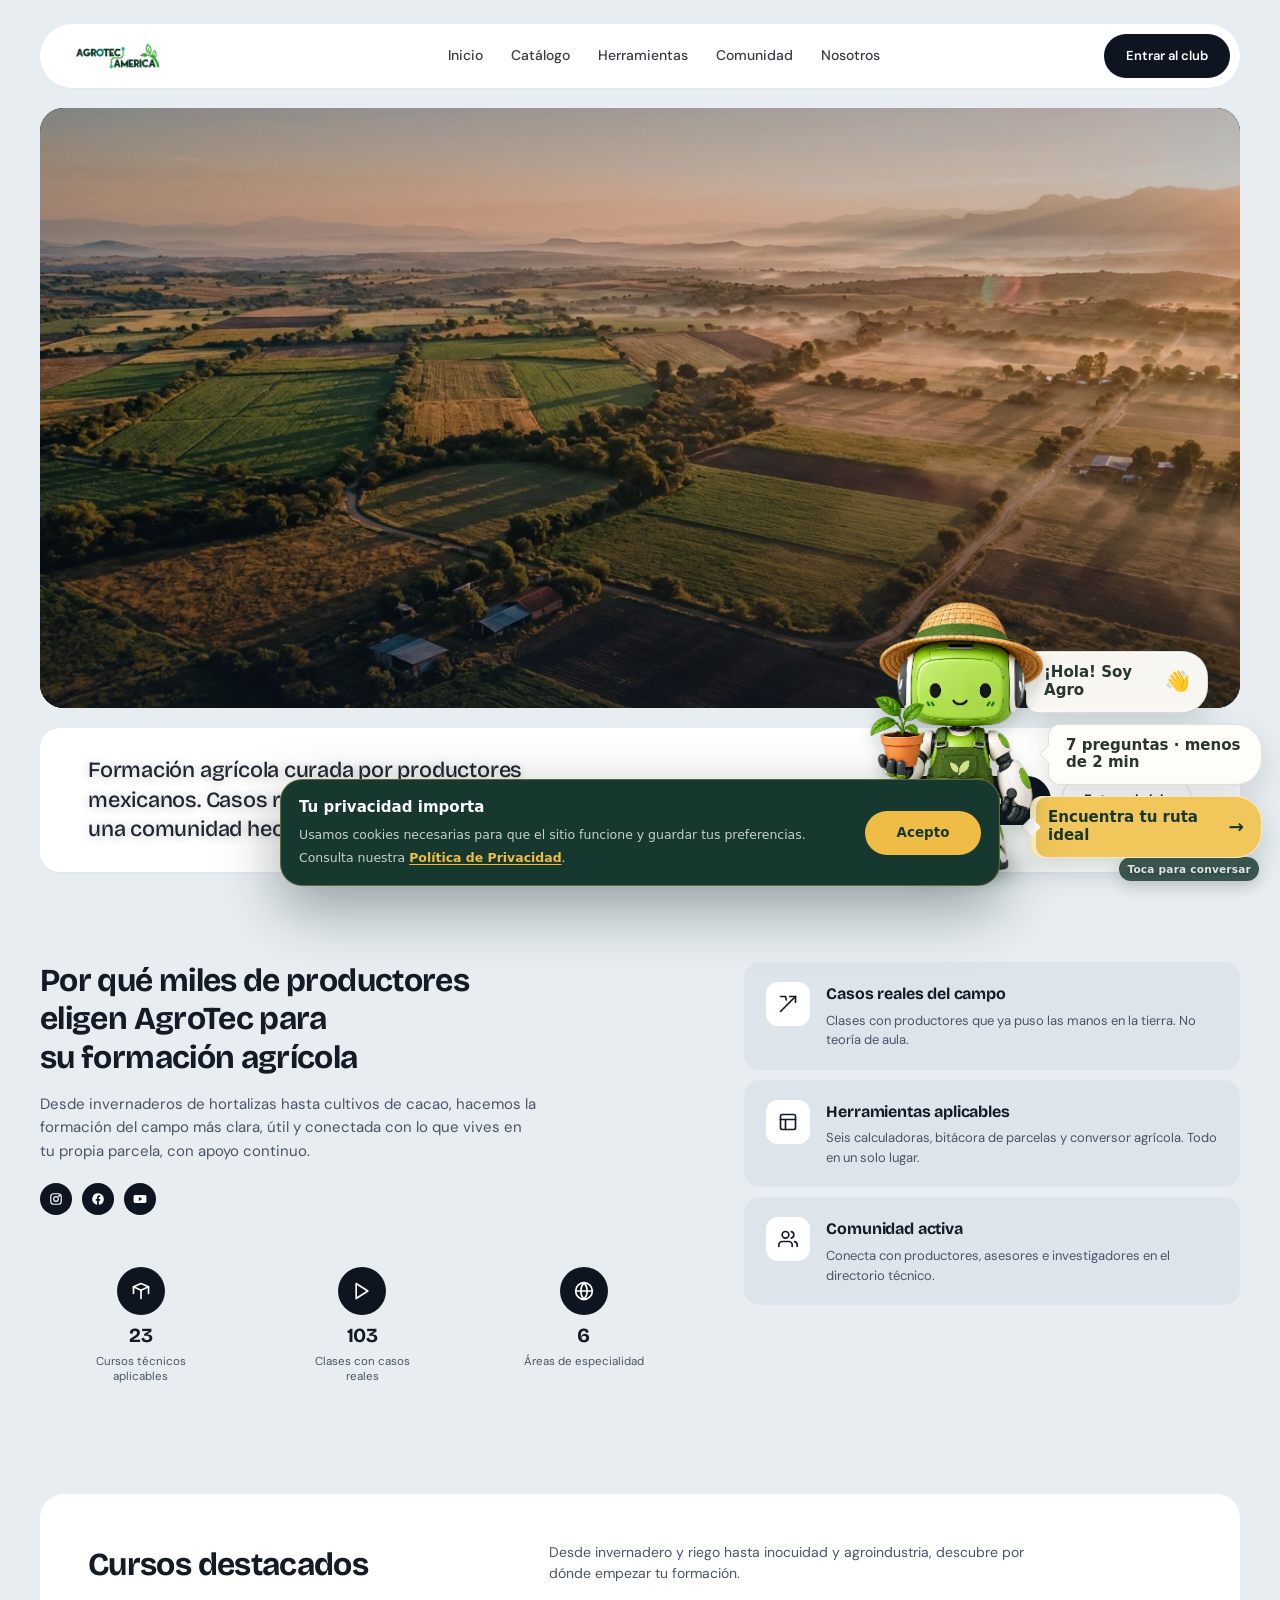
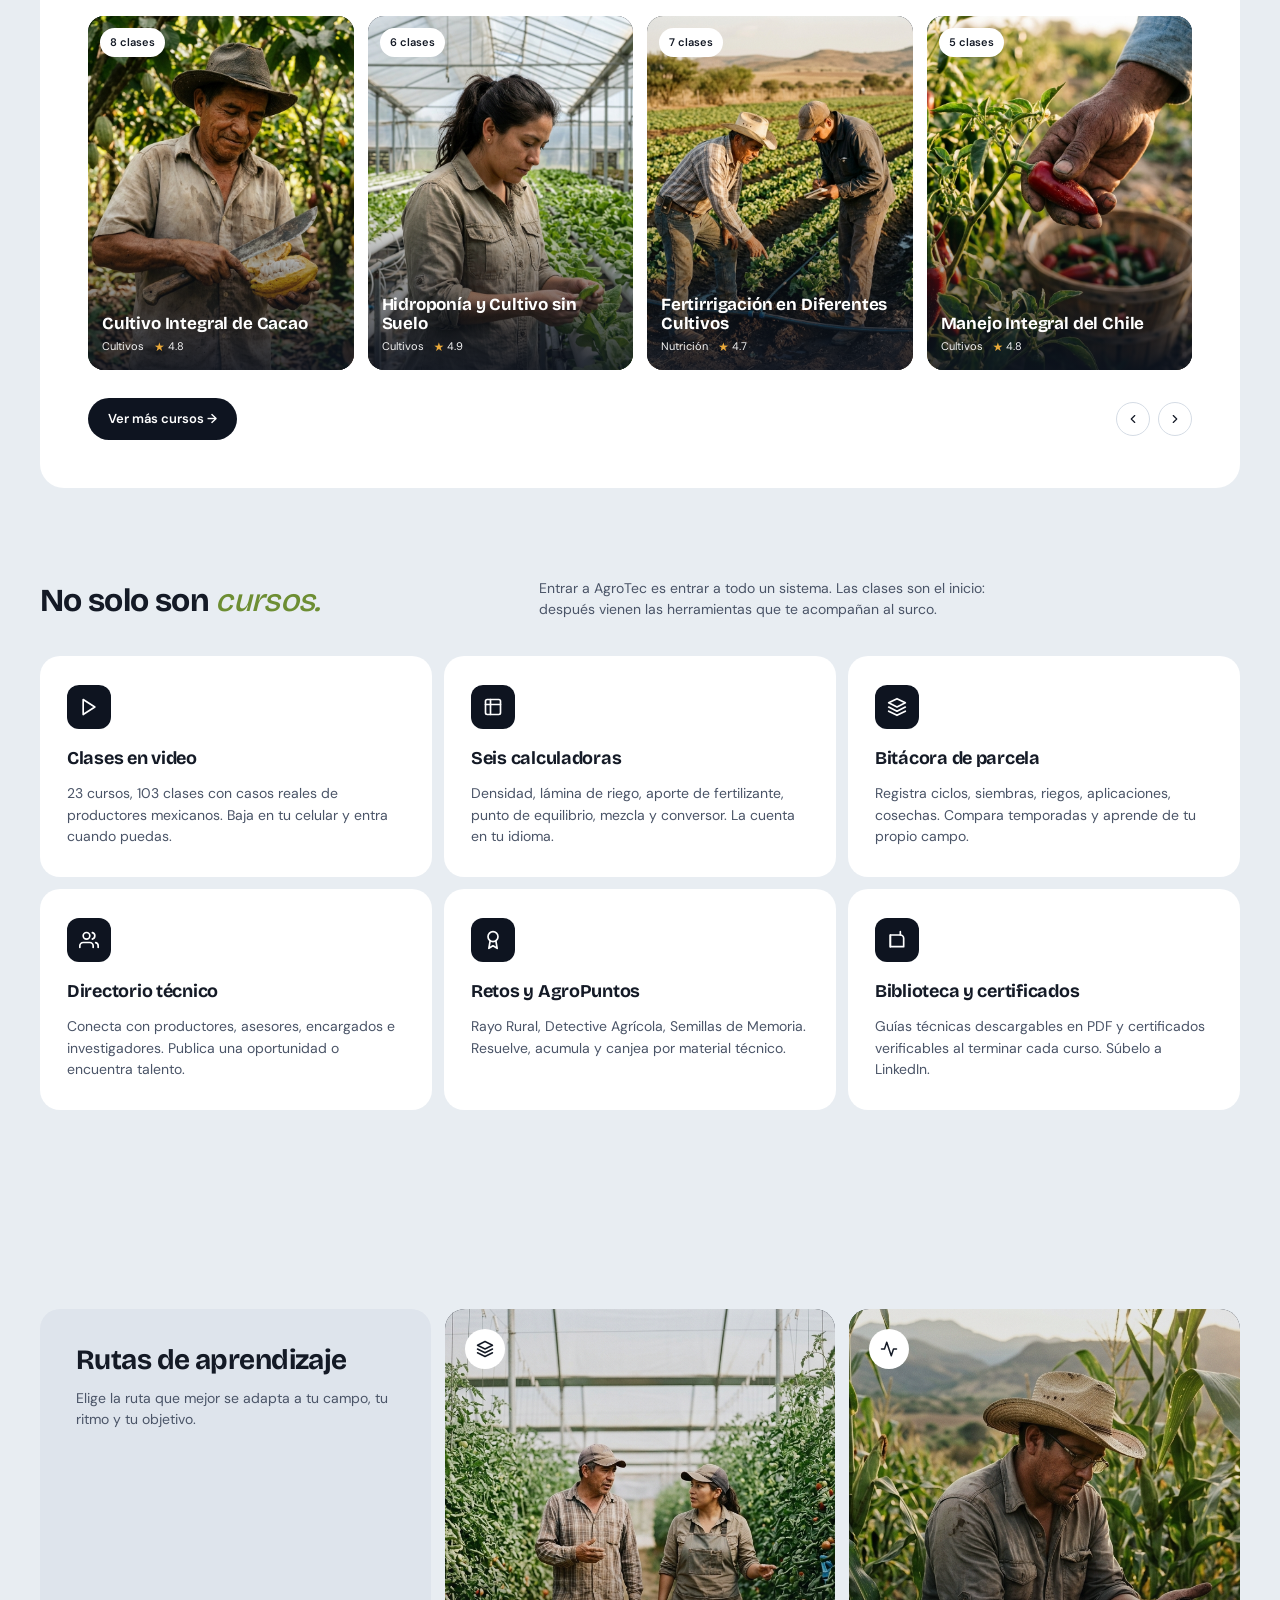
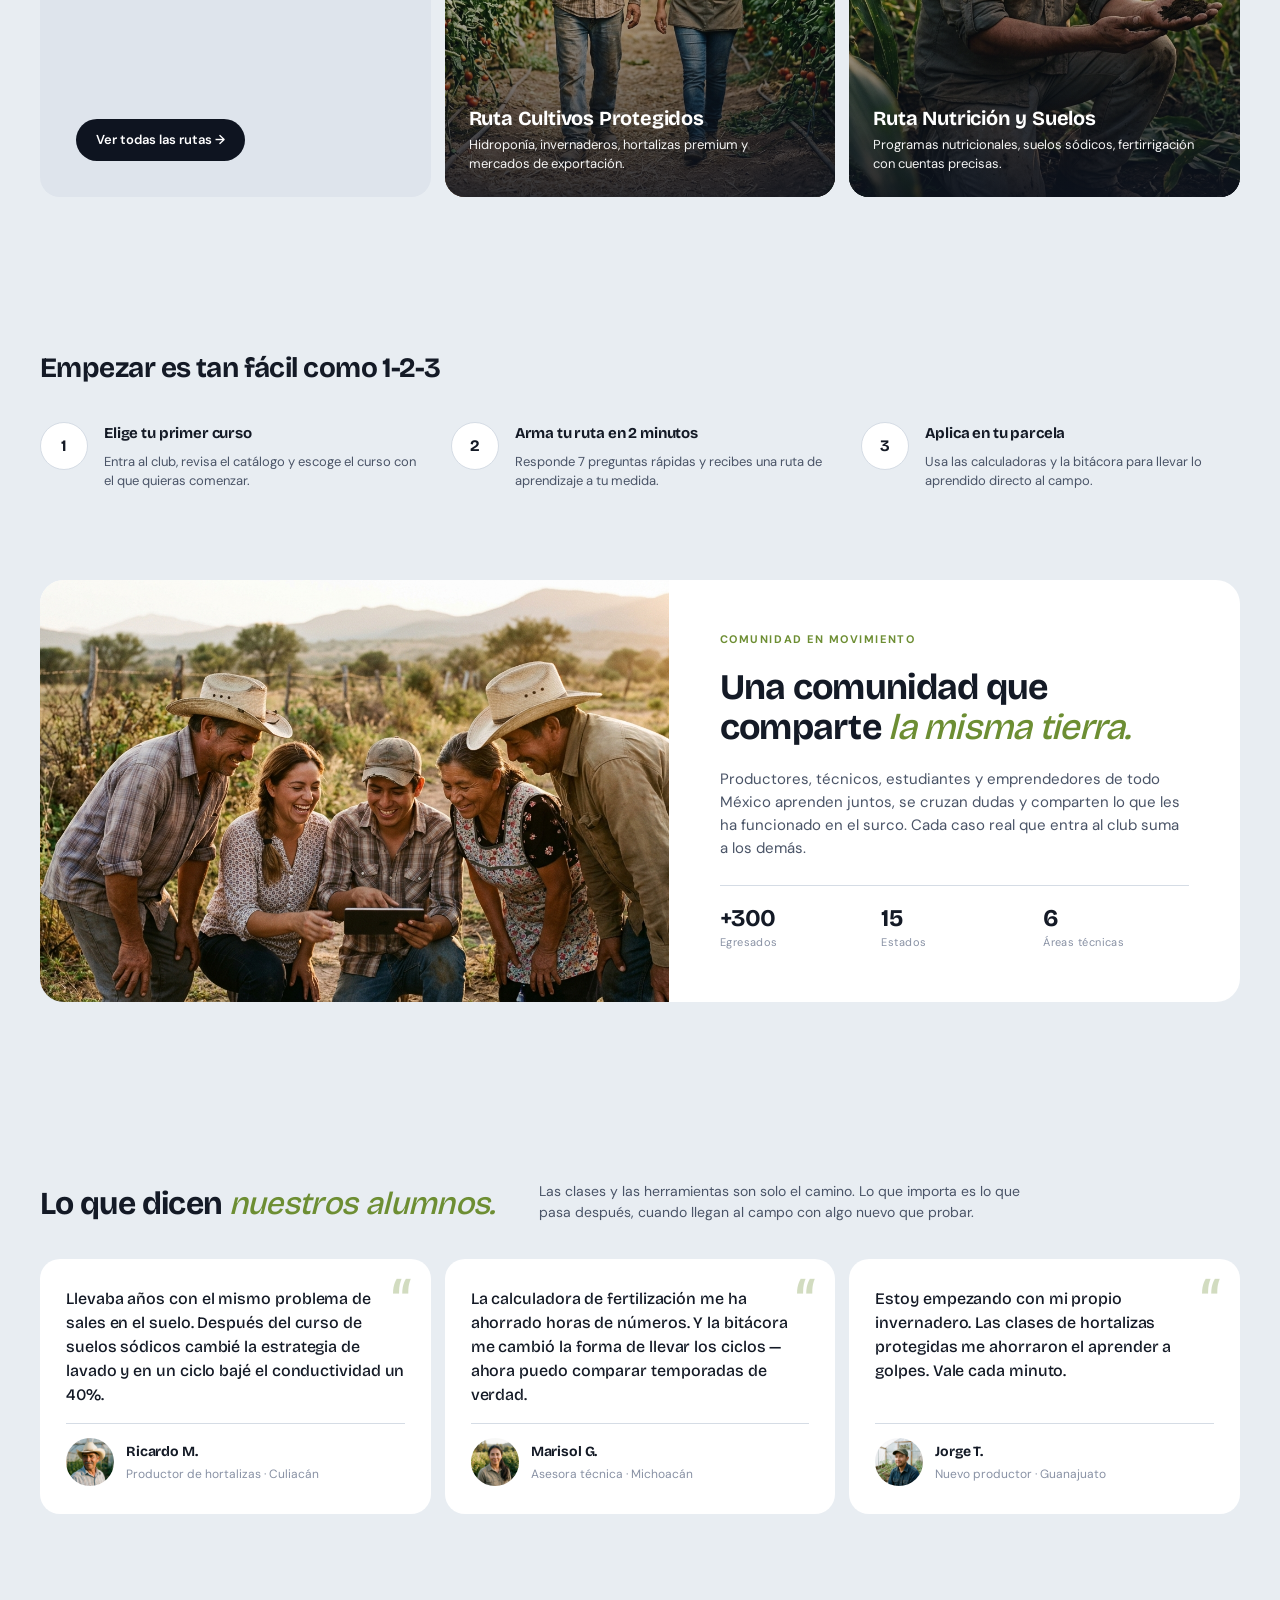
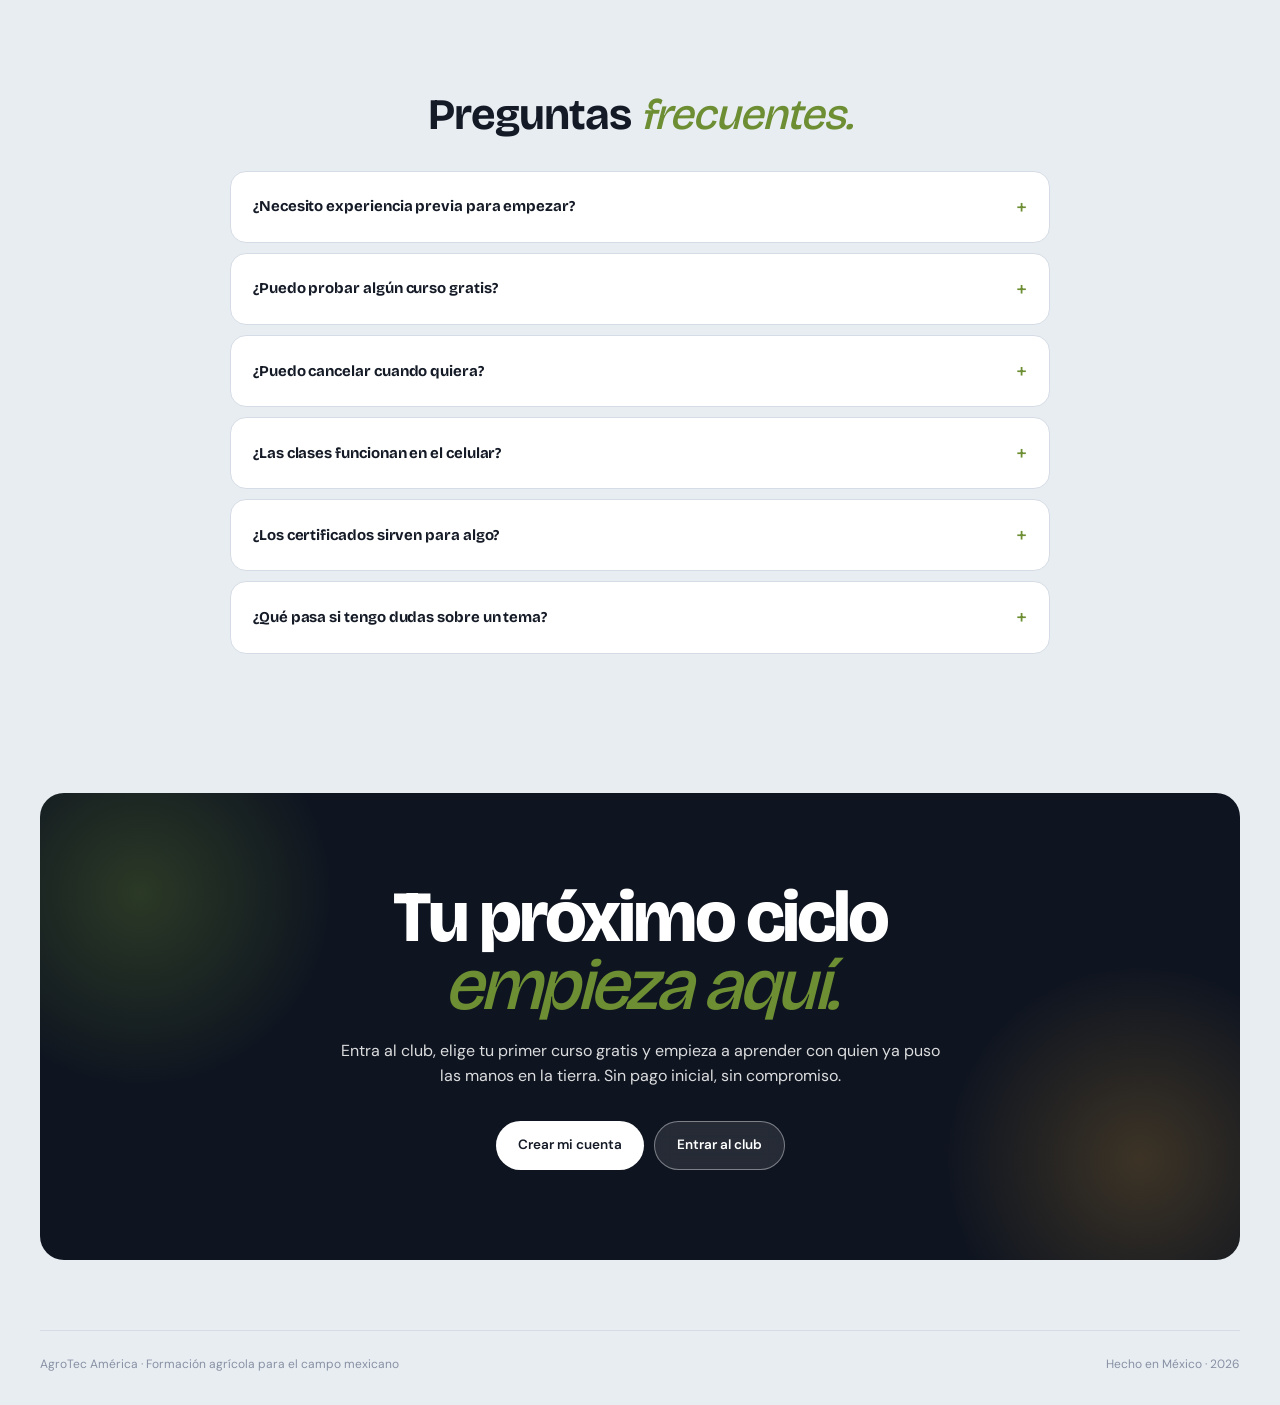
==== commit 41c00591: "fix(mobile): mover media query después de reglas base (cascade) El media query mobile estaba ANTES d" ====
--- a/index.html
+++ b/index.html
@@ -202,9 +202,6 @@
     overflow: hidden;
     background: var(--card-dark);
   }
-  @media (max-width: 760px) {
-    .hero { aspect-ratio: 4/5; min-height: 540px; max-height: none; border-radius: 18px; }
-  }
   .hero-img {
     position: absolute; inset: 0;
     width: 100%; height: 100%;
@@ -228,6 +225,27 @@
     justify-content: flex-end;
     z-index: 2;
     color: var(--card);
+  }
+  /* Mobile overrides para el hero: va DESPUÉS de las reglas base para que
+     ganen en el cascade. Antes estaban al principio y la regla base de
+     .hero-img las pisaba. */
+  @media (max-width: 760px) {
+    .hero {
+      aspect-ratio: auto;
+      min-height: 0;
+      max-height: none;
+      height: auto;
+      width: 100%;
+      max-width: 100%;
+      border-radius: 18px;
+    }
+    .hero-img {
+      position: static;
+      width: 100%;
+      height: 340px;
+      object-fit: cover;
+    }
+    .hero::after { display: none; }
   }
 
   /* Hero copy debajo del video (para no tapar el logo del final) */
@@ -603,7 +621,14 @@
     display: flex;
     flex-direction: column;
   }
-  @media (max-width: 900px) { .pack { aspect-ratio: 5/4; min-height: 320px; } }
+  @media (max-width: 900px) {
+    .pack {
+      aspect-ratio: auto;
+      min-height: 320px;
+      width: 100%;
+      max-width: 100%;
+    }
+  }
 
   .pack-intro {
     background: var(--card-soft);
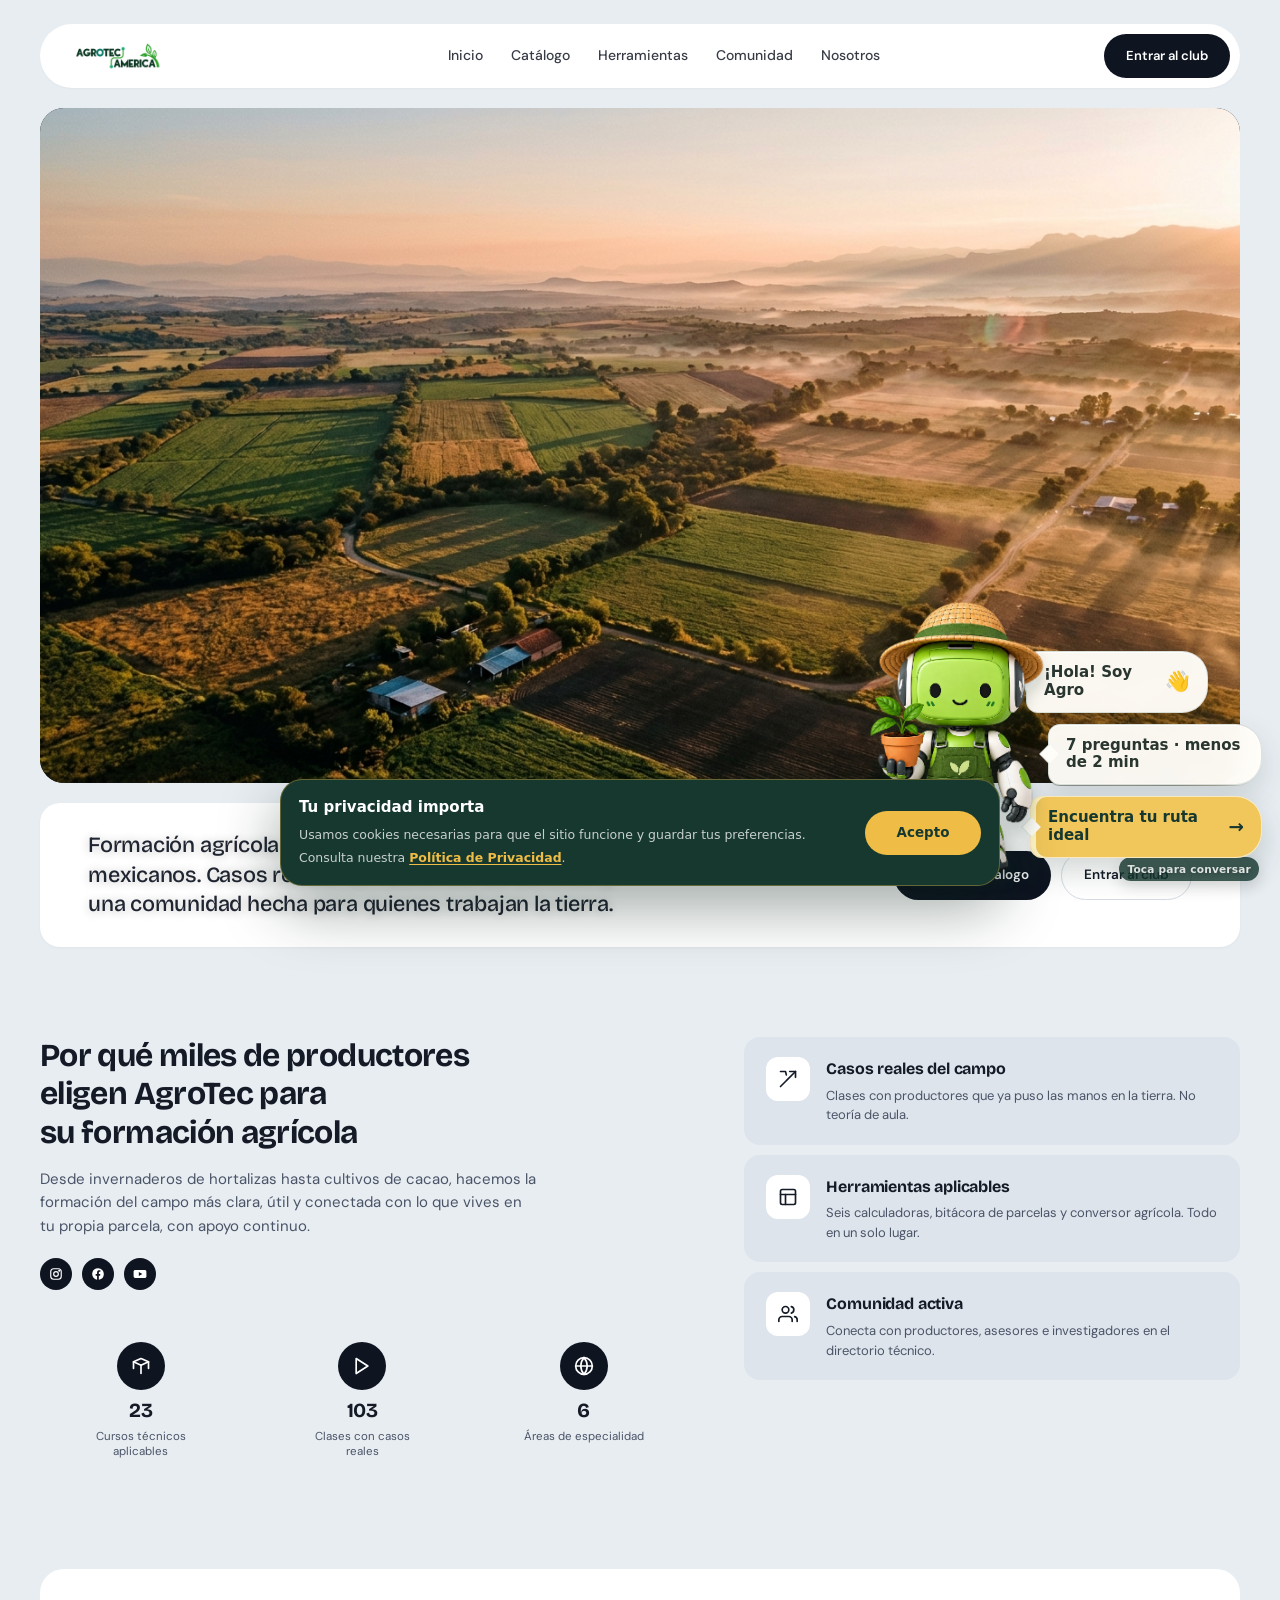
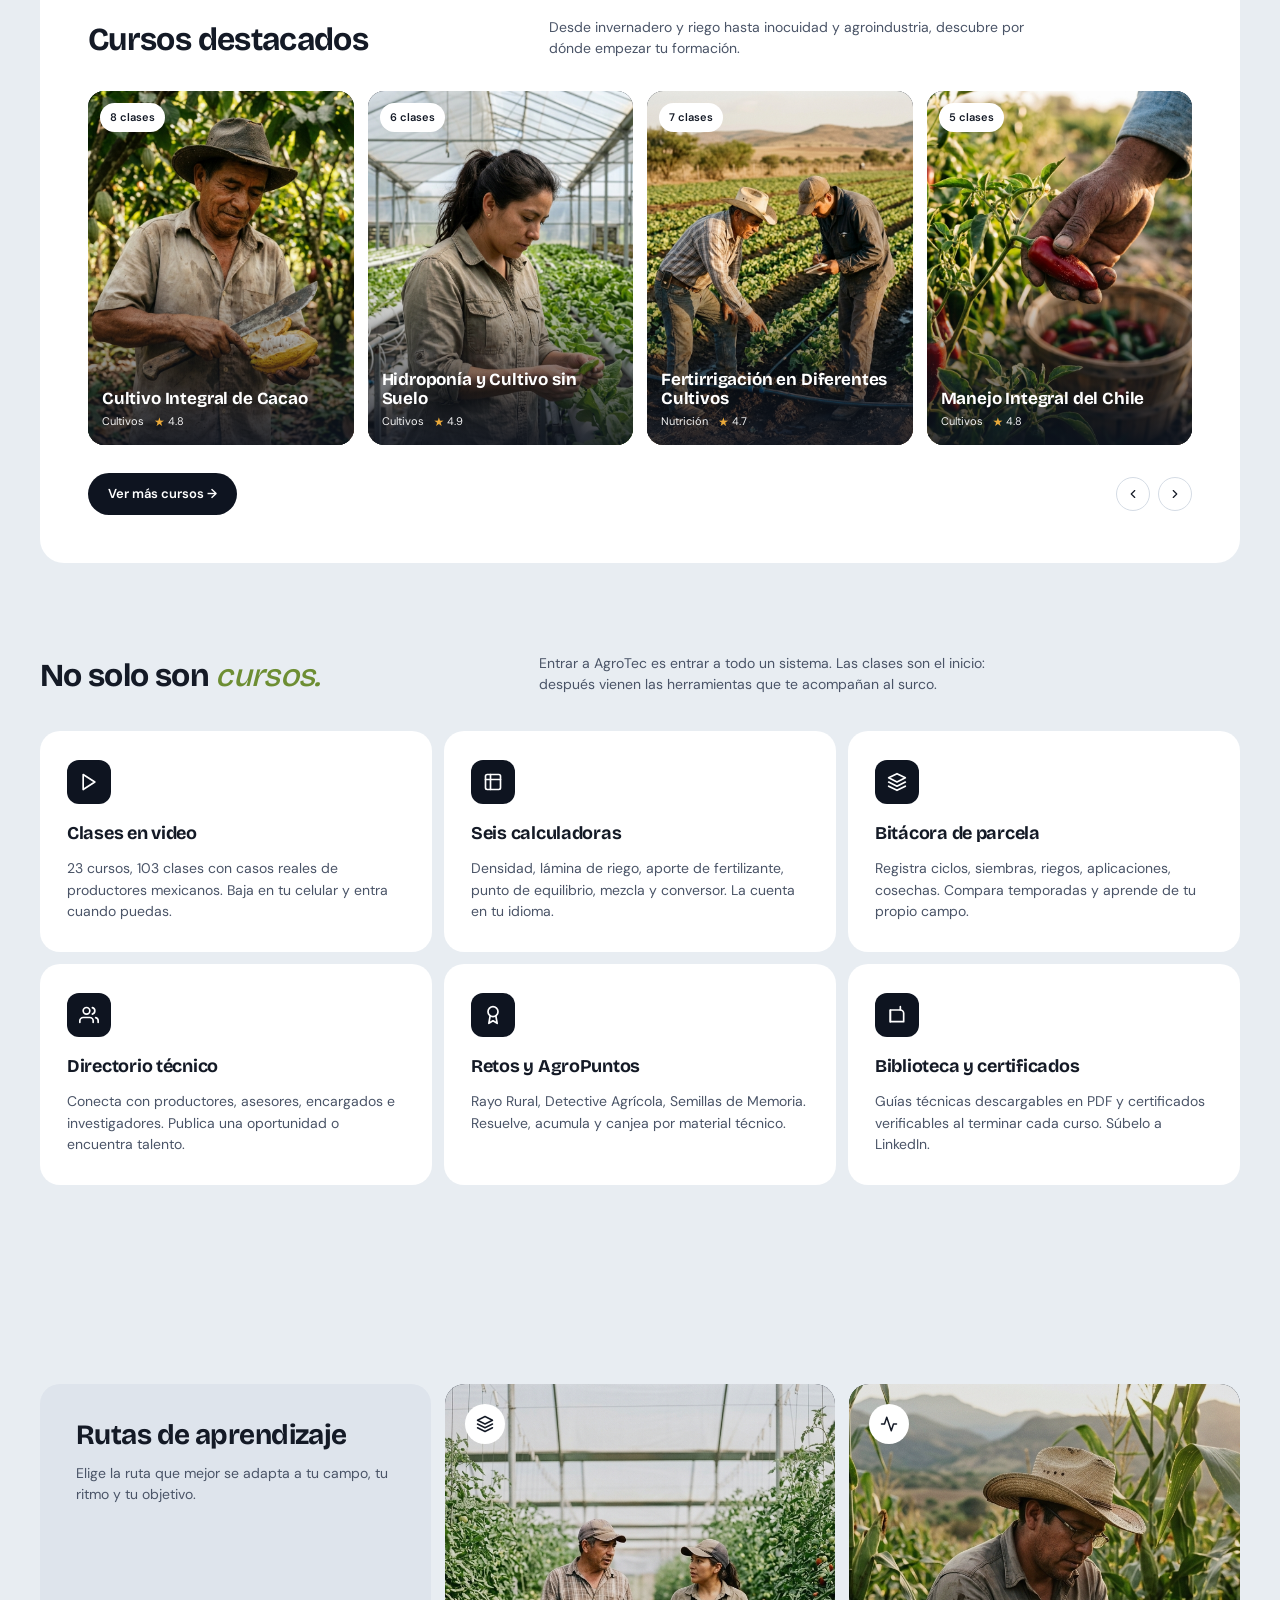
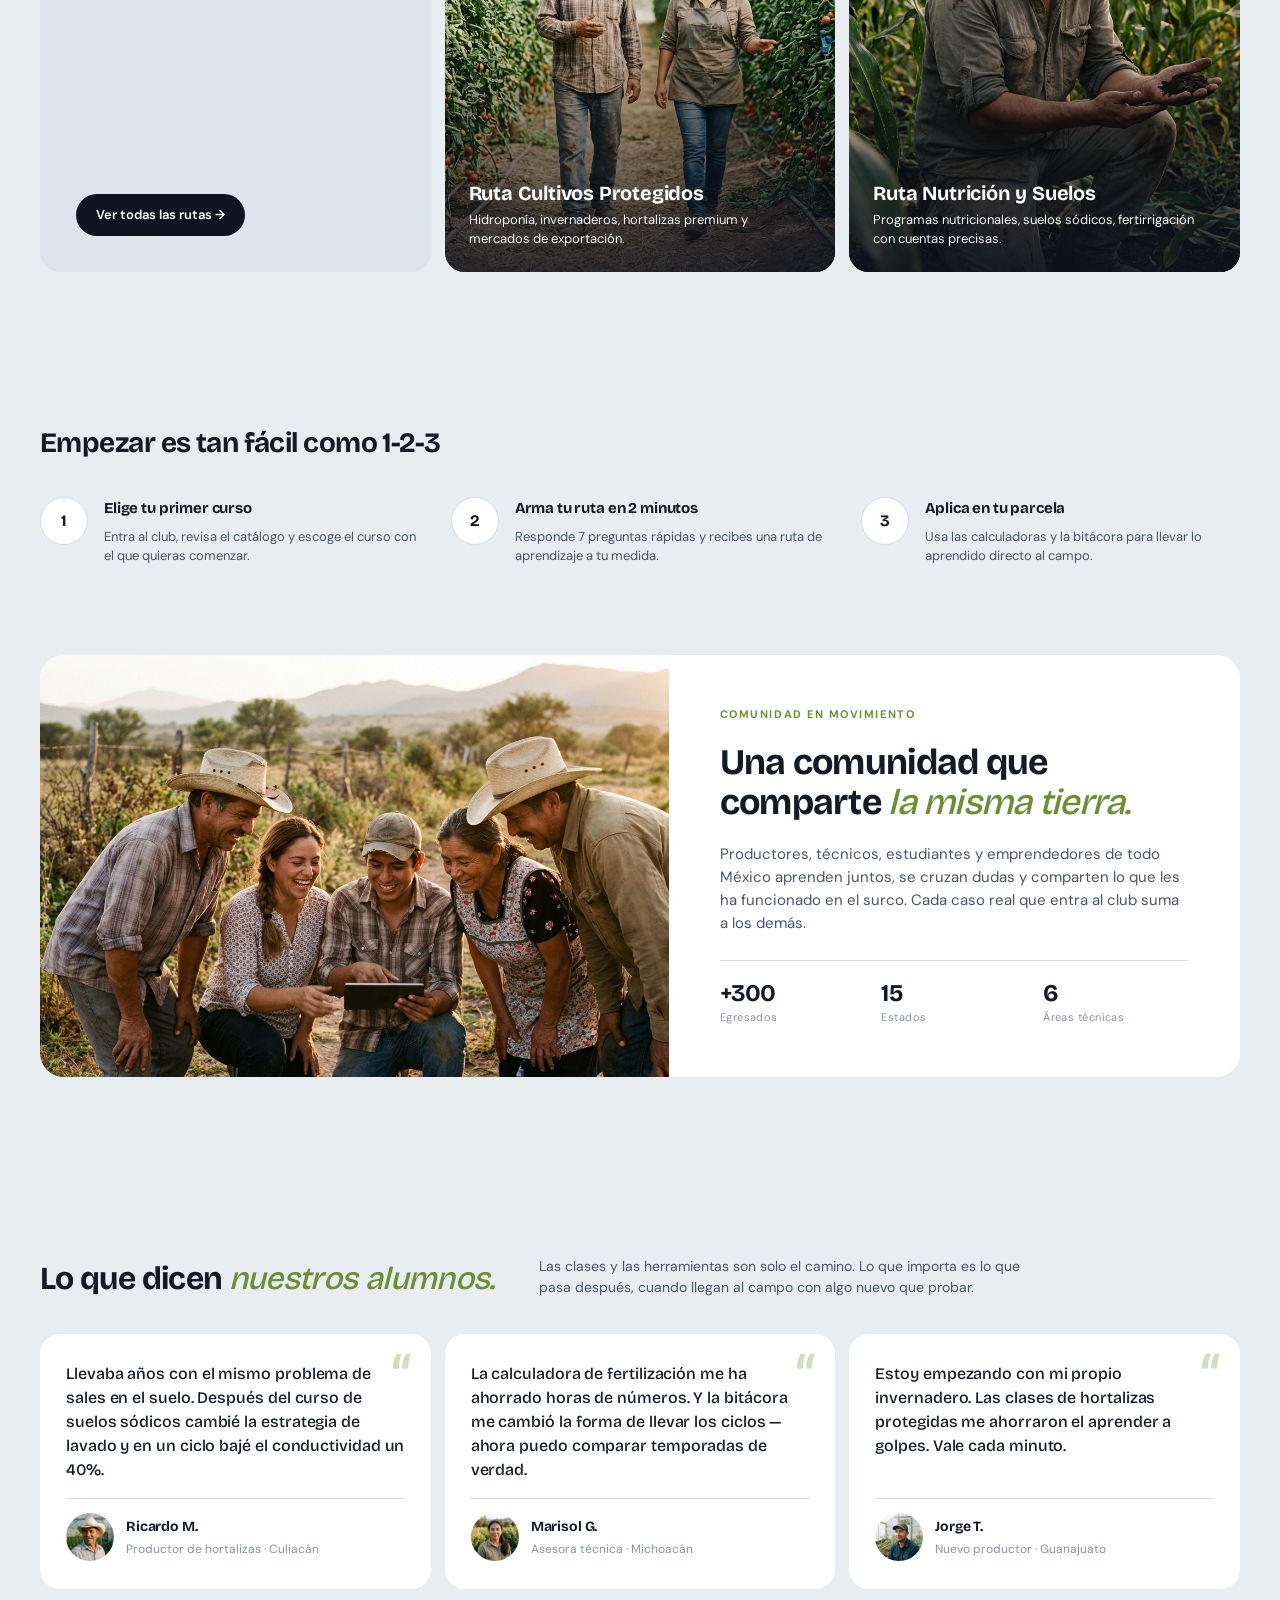
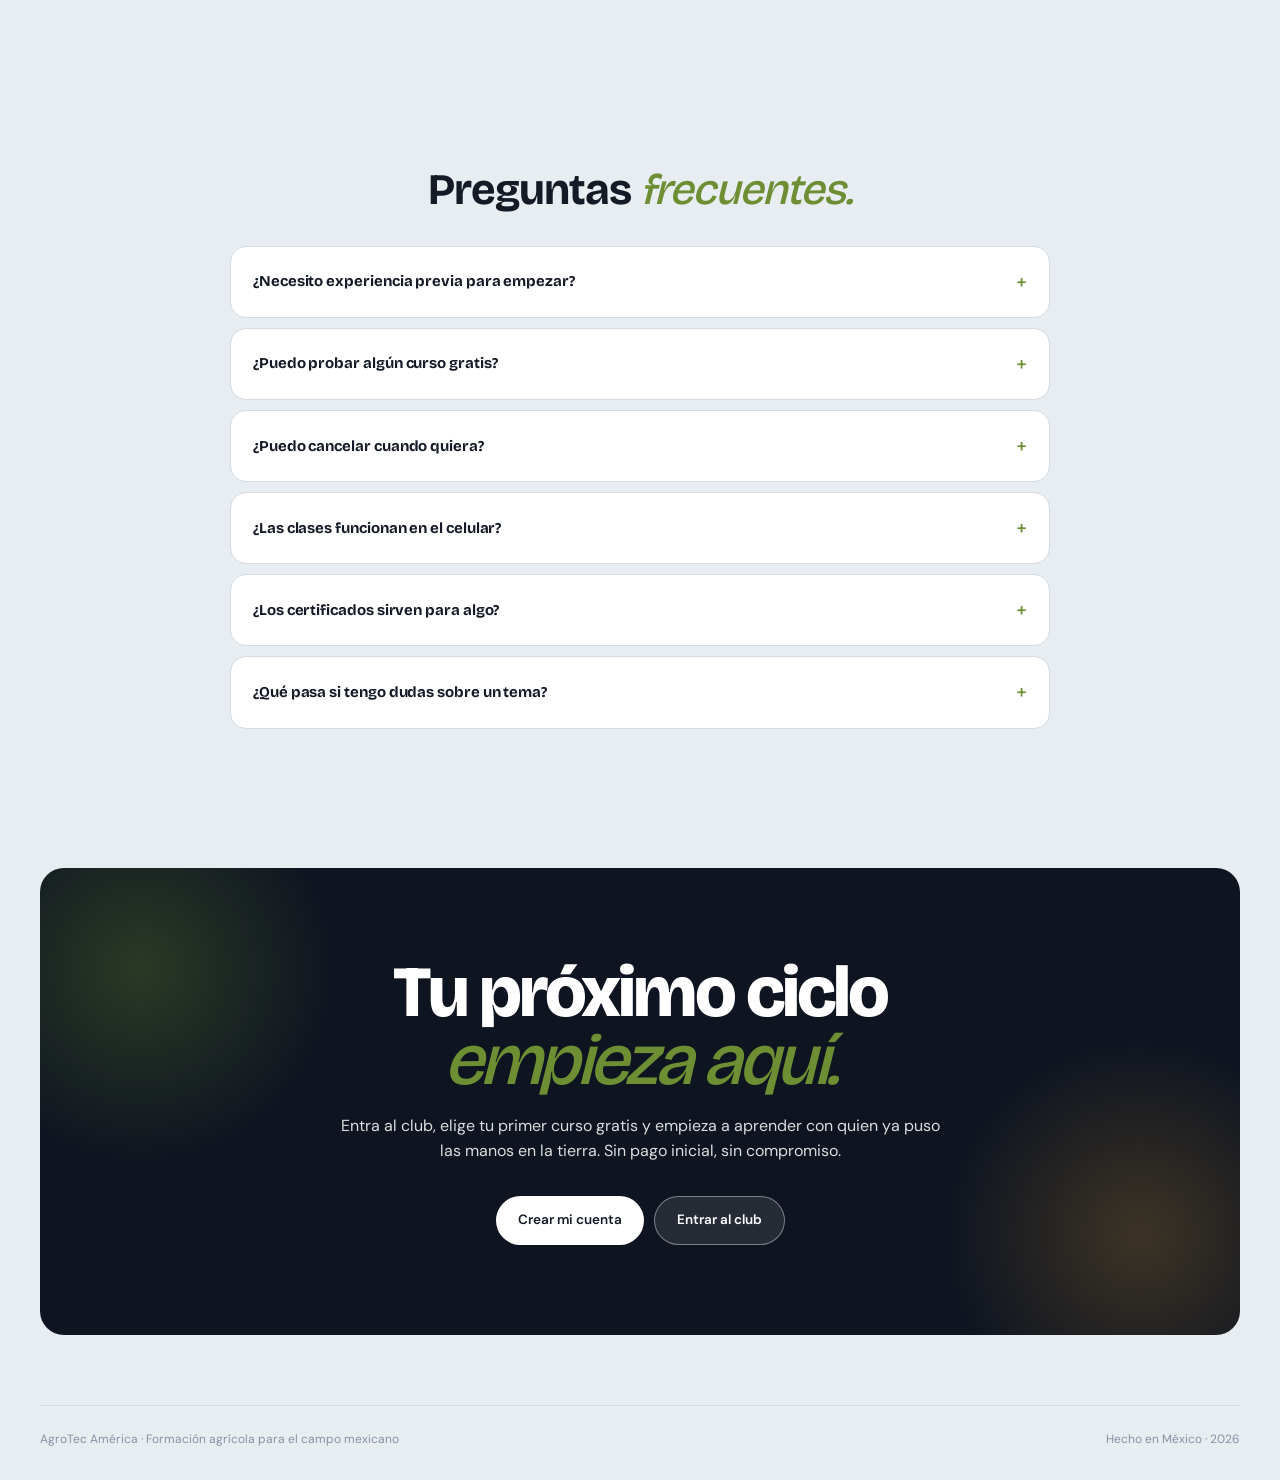
==== commit 6bd3f332: "fix(hero): arquitectura simple sin position:absolute El hero tenía aspect-ratio + min-height + posit" ====
--- a/index.html
+++ b/index.html
@@ -193,59 +193,28 @@
   .book-now:hover { background: #000; transform: translateY(-1px); }
 
   /* ============ HERO ============ */
+  /* Hero simple: el video manda, no hay aspect-ratio ni position:absolute.
+     El contenedor crece con el video y respeta siempre el ancho del padre. */
   .hero {
     position: relative;
-    aspect-ratio: 16/8;
-    min-height: 440px;
-    max-height: 620px;
     border-radius: 24px;
     overflow: hidden;
     background: var(--card-dark);
+    line-height: 0;
   }
   .hero-img {
-    position: absolute; inset: 0;
-    width: 100%; height: 100%;
+    display: block;
+    width: 100%;
+    max-width: 100%;
+    height: auto;
     object-fit: cover;
     object-position: center 55%;
     background: var(--card-dark);
   }
-  video.hero-img { pointer-events: none; }
-  .hero::after {
-    content: "";
-    position: absolute; inset: 0;
-    background: linear-gradient(180deg, rgba(14,20,32,0.3) 0%, rgba(14,20,32,0.1) 40%, rgba(14,20,32,0.65) 100%);
-    pointer-events: none;
-  }
-  .hero-copy {
-    position: absolute;
-    inset: 0;
-    padding: clamp(28px, 5vw, 60px);
-    display: flex;
-    flex-direction: column;
-    justify-content: flex-end;
-    z-index: 2;
-    color: var(--card);
-  }
-  /* Mobile overrides para el hero: va DESPUÉS de las reglas base para que
-     ganen en el cascade. Antes estaban al principio y la regla base de
-     .hero-img las pisaba. */
+  video.hero-img { pointer-events: none; aspect-ratio: 16/9; }
   @media (max-width: 760px) {
-    .hero {
-      aspect-ratio: auto;
-      min-height: 0;
-      max-height: none;
-      height: auto;
-      width: 100%;
-      max-width: 100%;
-      border-radius: 18px;
-    }
-    .hero-img {
-      position: static;
-      width: 100%;
-      height: 340px;
-      object-fit: cover;
-    }
-    .hero::after { display: none; }
+    .hero { border-radius: 18px; }
+    video.hero-img { aspect-ratio: 4/3; }
   }
 
   /* Hero copy debajo del video (para no tapar el logo del final) */
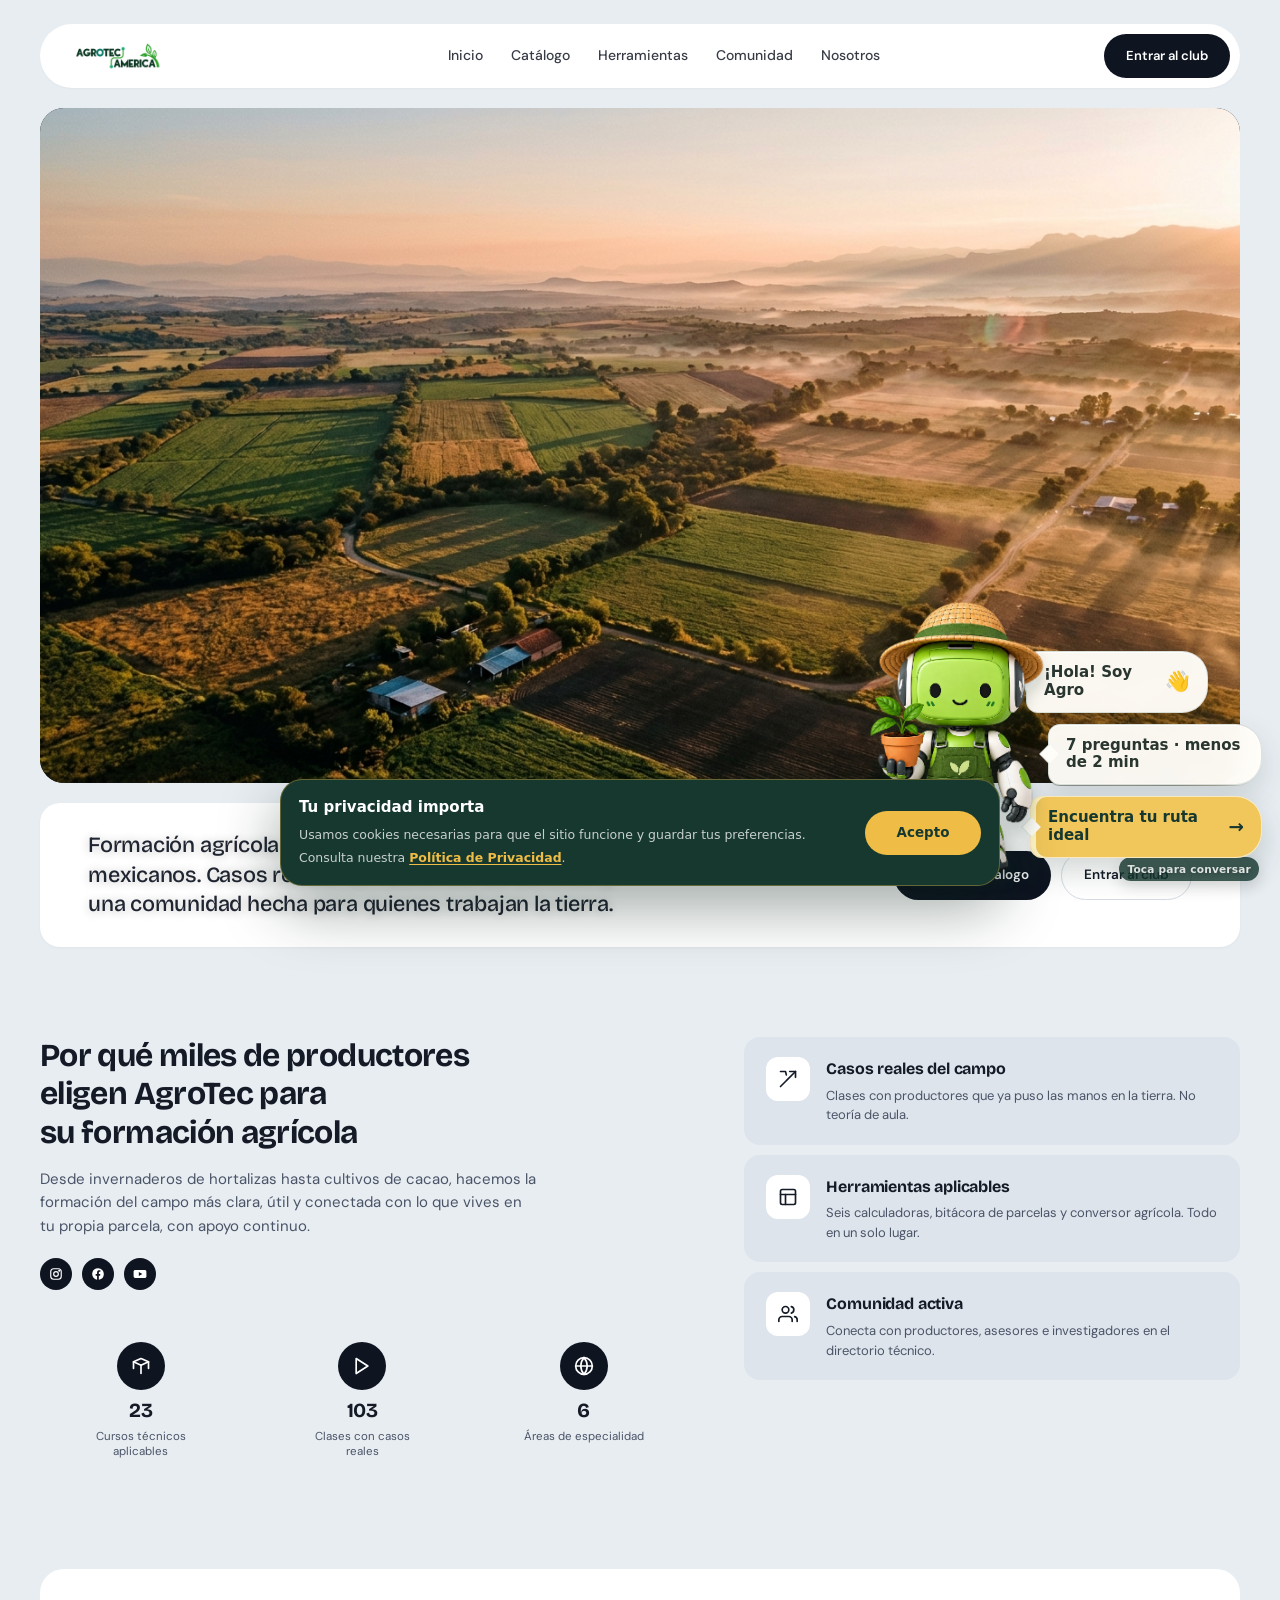
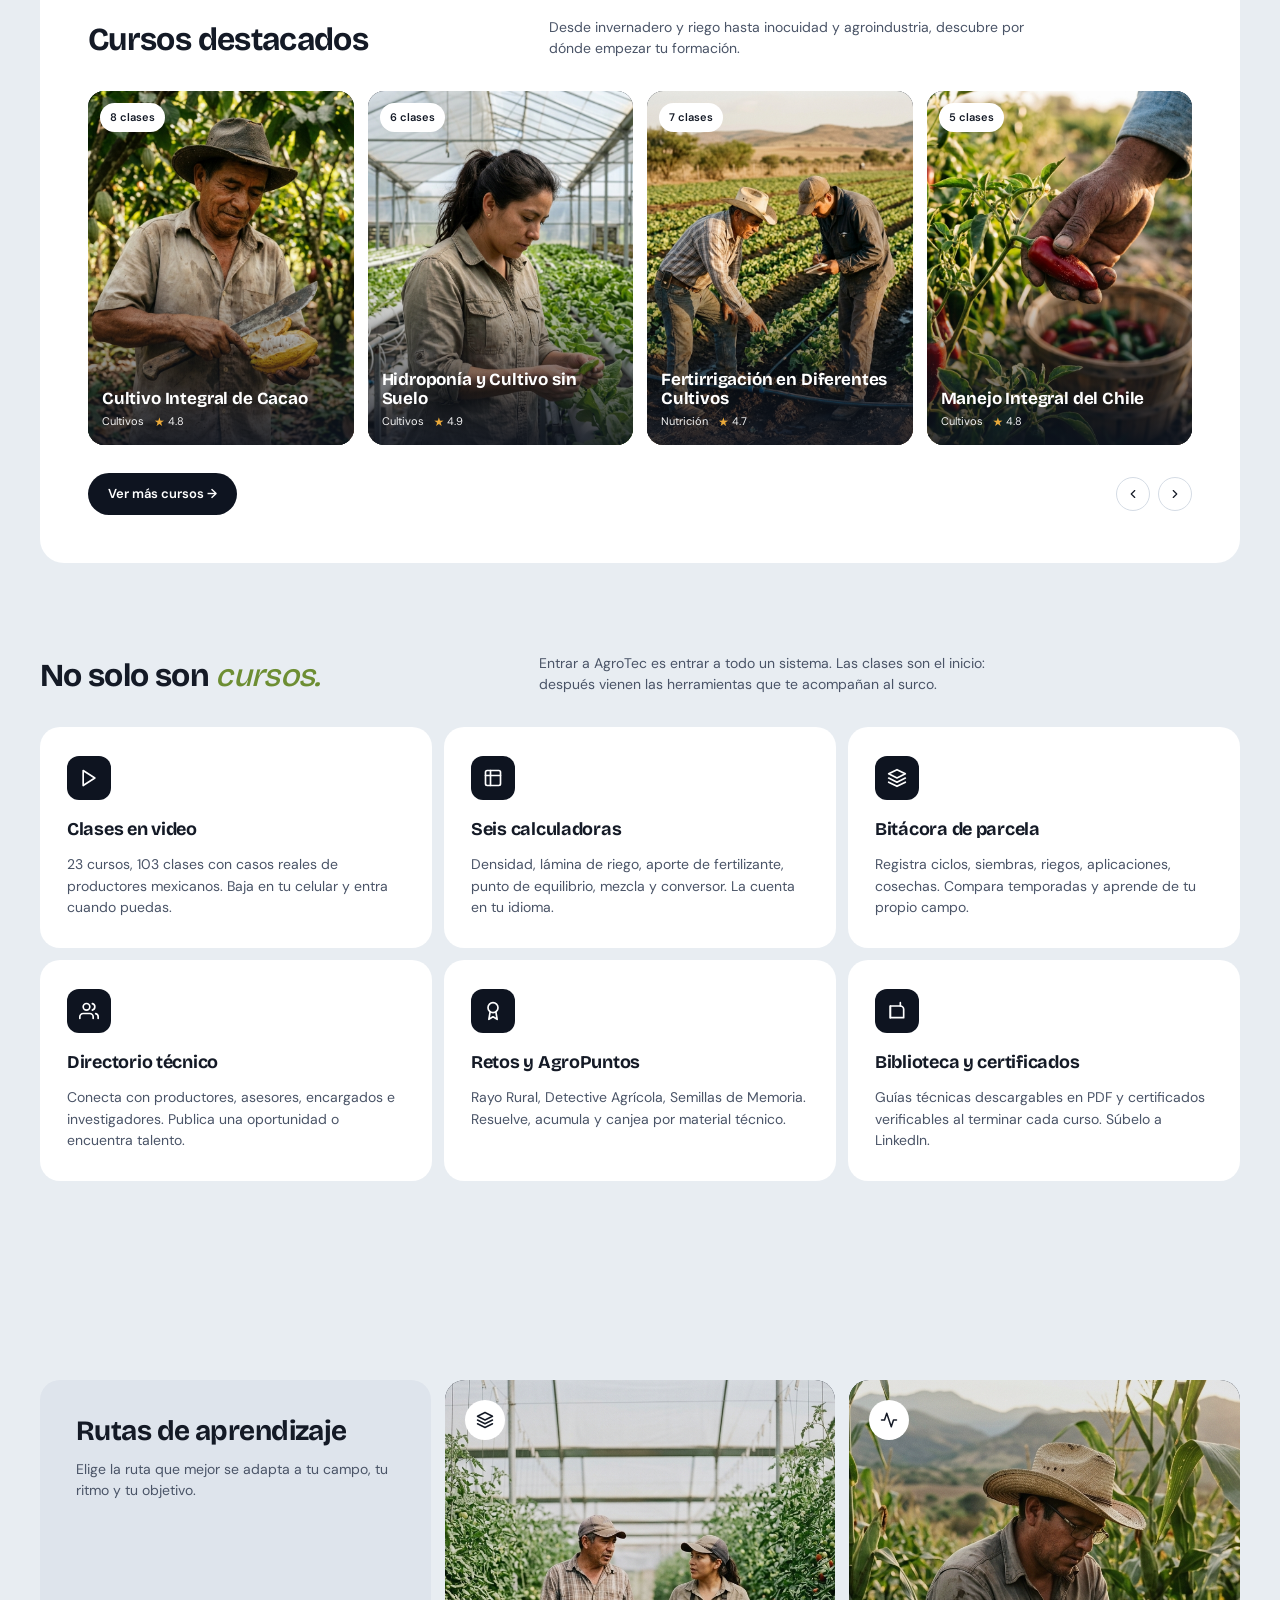
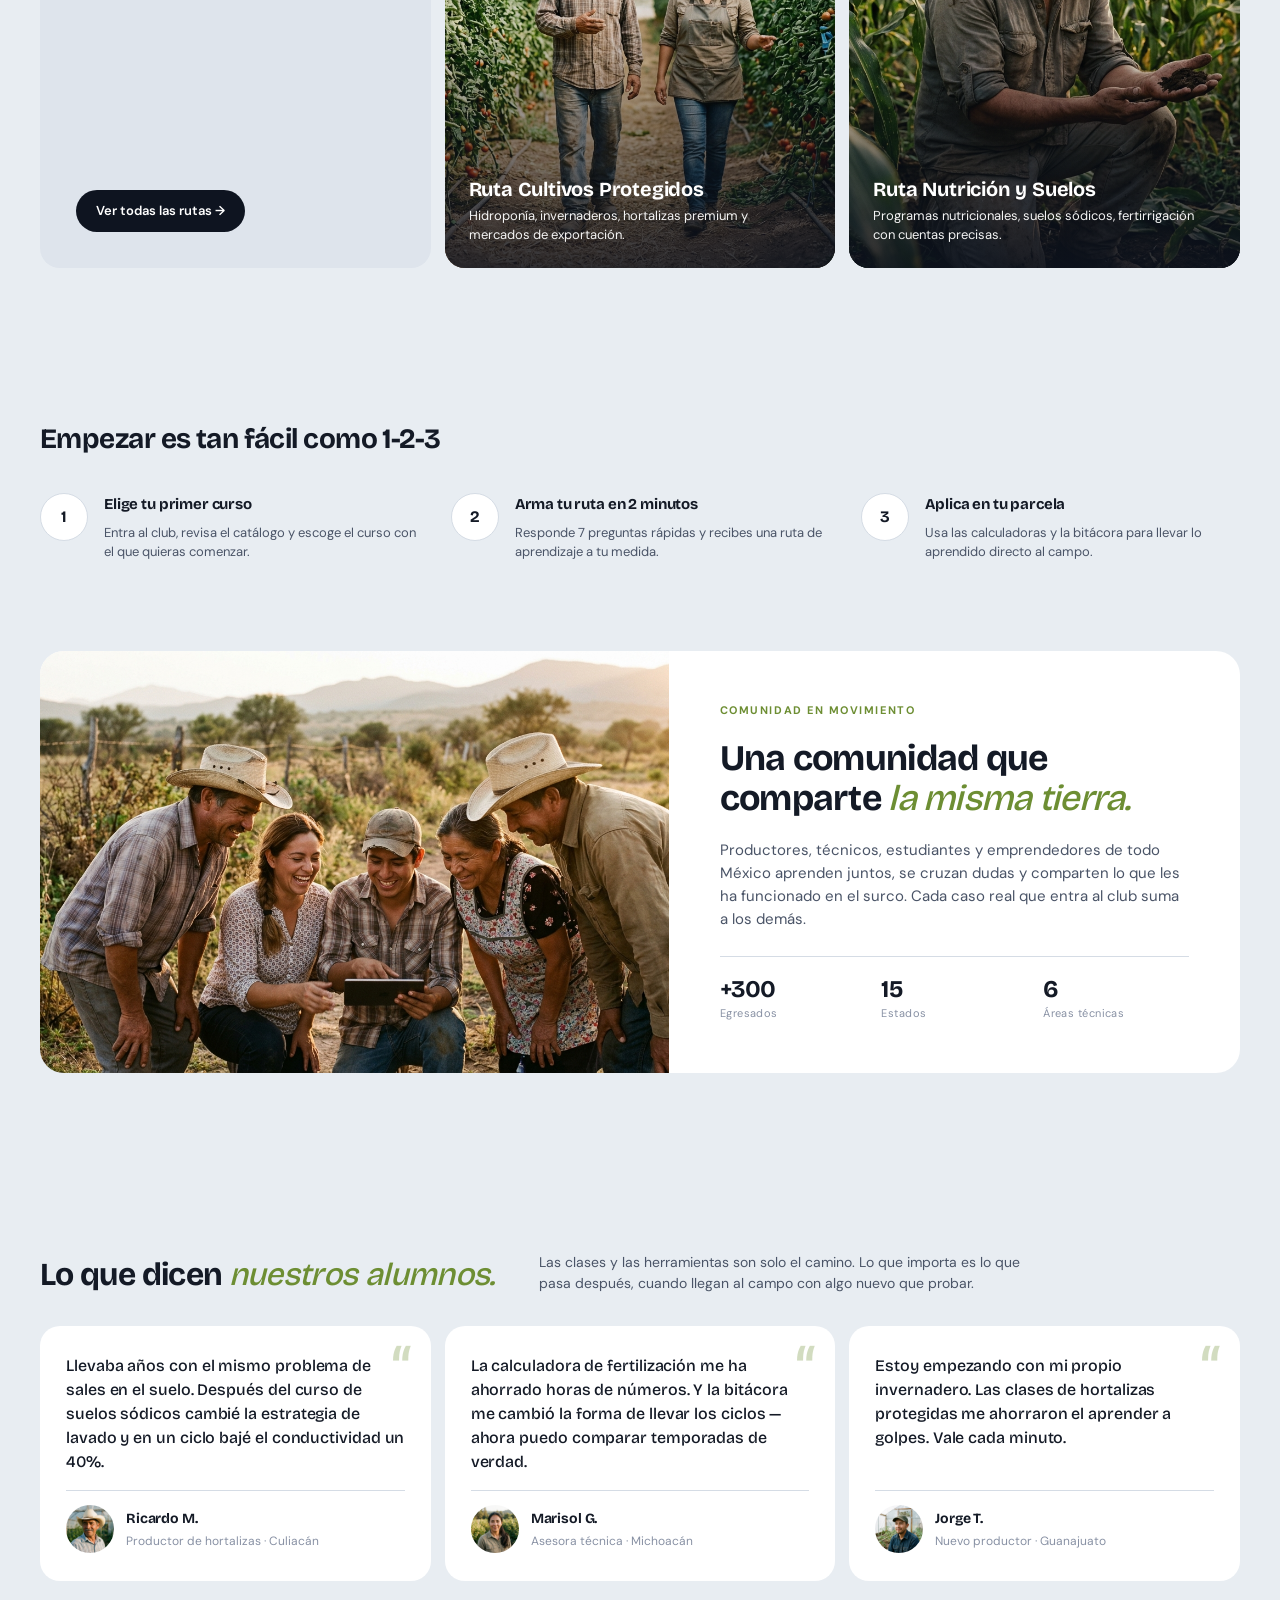
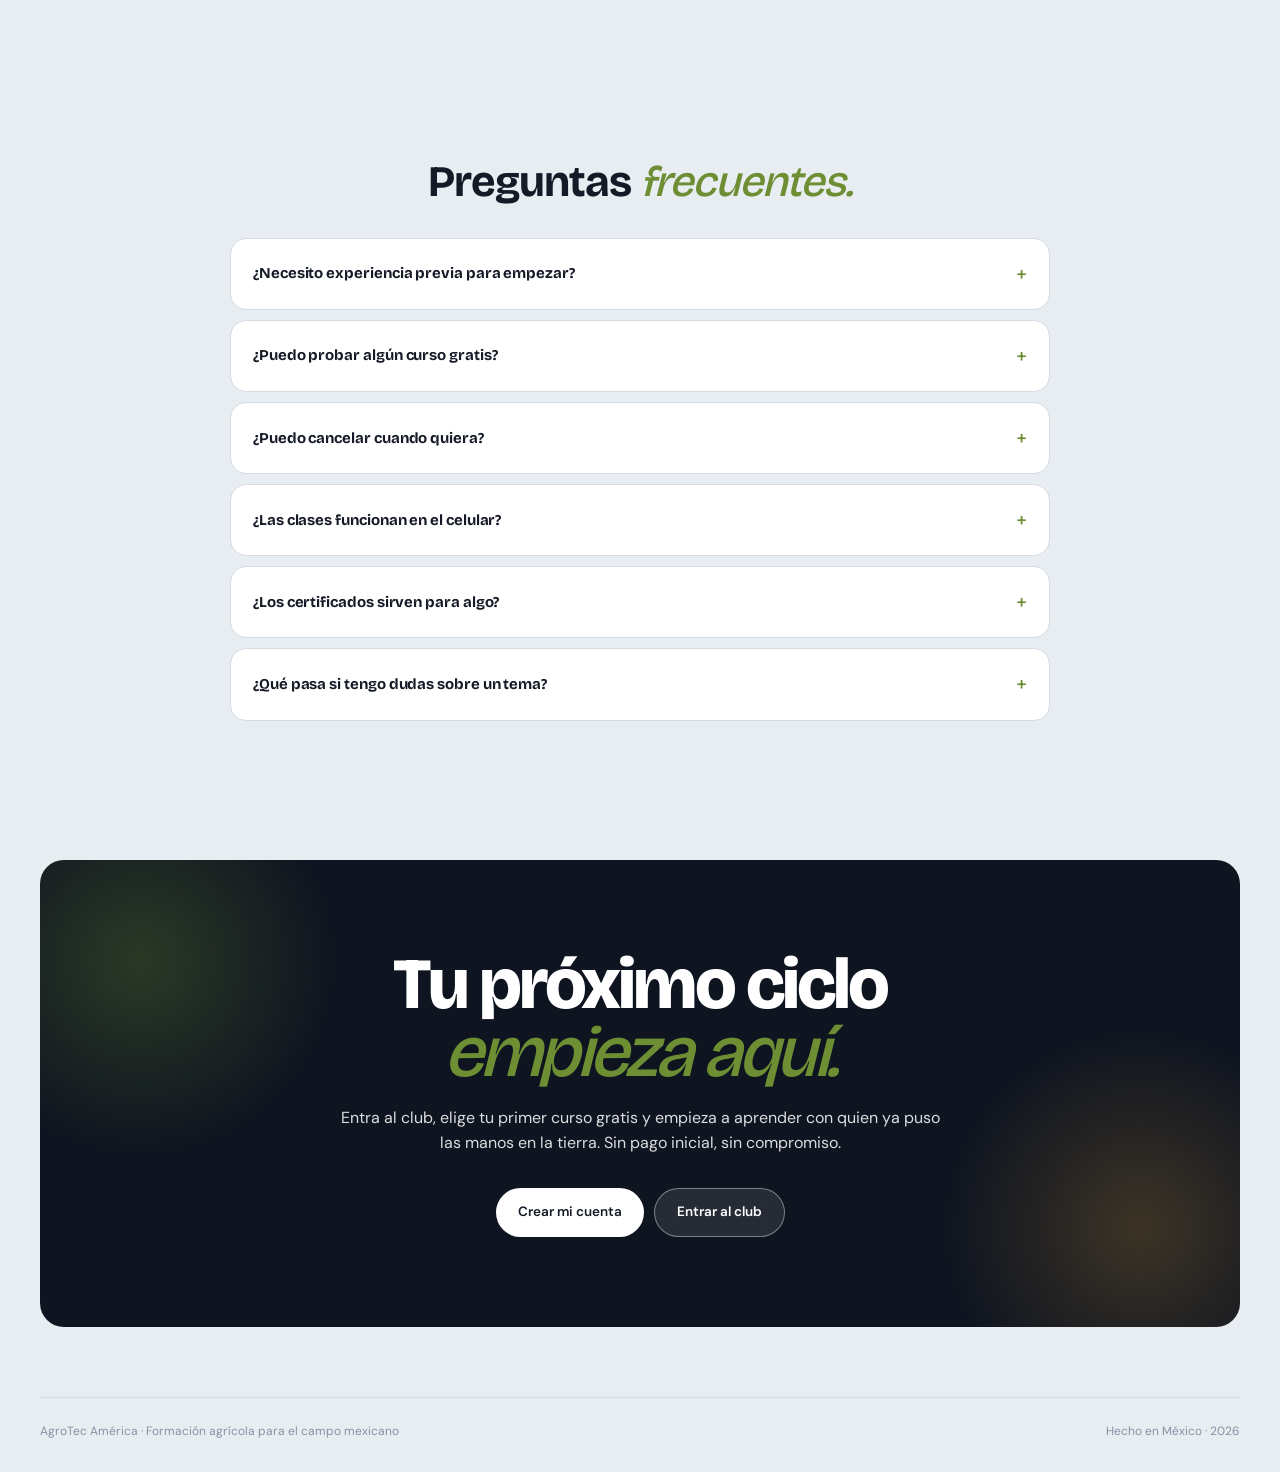
==== commit 2e46ecf9: "fix(mobile): quitar inline styles de top-dest-head El 'style=display:grid;grid-template-columns:1fr " ====
--- a/index.html
+++ b/index.html
@@ -1246,7 +1246,7 @@
 
   <!-- MÁS QUE CURSOS: 6 features del club -->
   <section class="section">
-    <div class="top-dest-head" style="display:grid;grid-template-columns:1fr 1.5fr;gap:32px;align-items:end;margin-bottom:36px;">
+    <div class="top-dest-head">
       <h2 class="top-dest-head-h">No solo son <em>cursos.</em></h2>
       <p>Entrar a AgroTec es entrar a todo un sistema. Las clases son el inicio: después vienen las herramientas que te acompañan al surco.</p>
     </div>
@@ -1382,7 +1382,7 @@
 
   <!-- TESTIMONIOS -->
   <section class="section">
-    <div class="top-dest-head" style="display:grid;grid-template-columns:1fr 1.5fr;gap:32px;align-items:end;margin-bottom:36px;">
+    <div class="top-dest-head">
       <h2 class="top-dest-head-h">Lo que dicen <em>nuestros alumnos.</em></h2>
       <p>Las clases y las herramientas son solo el camino. Lo que importa es lo que pasa después, cuando llegan al campo con algo nuevo que probar.</p>
     </div>
